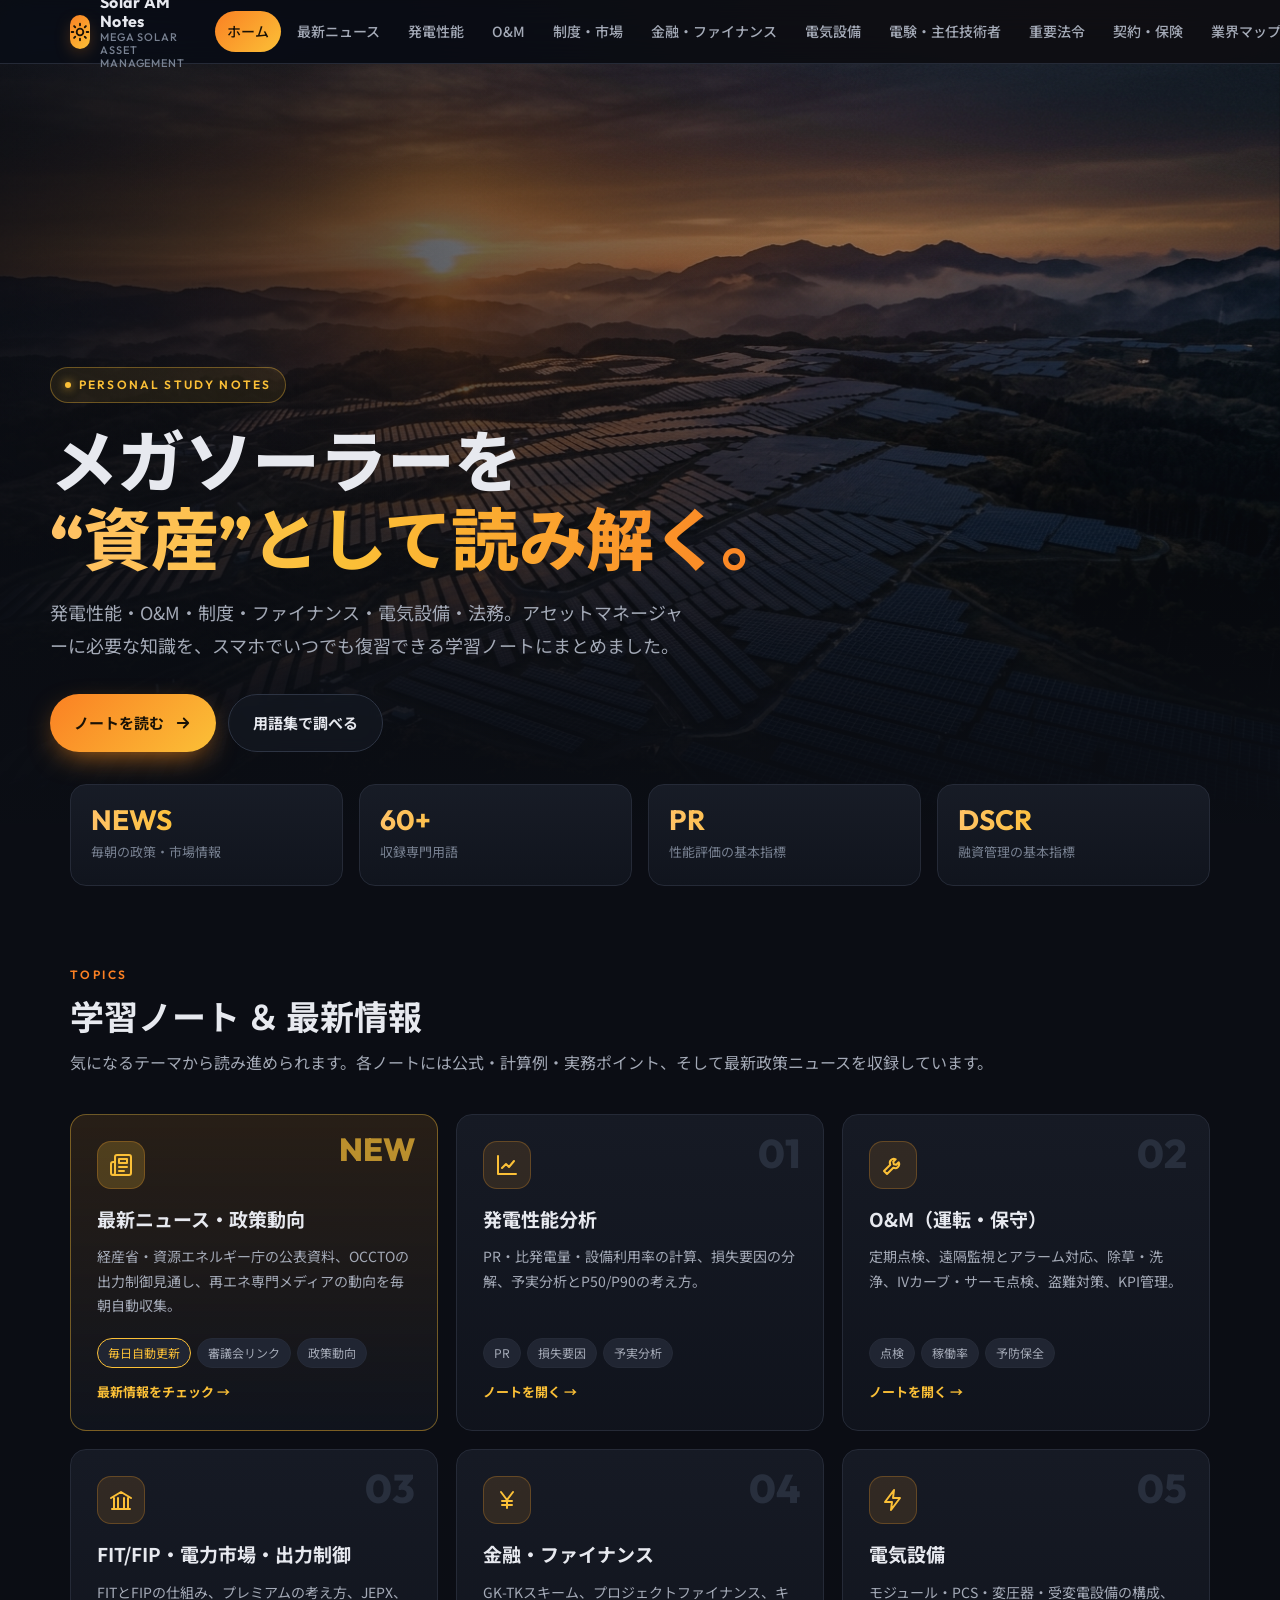
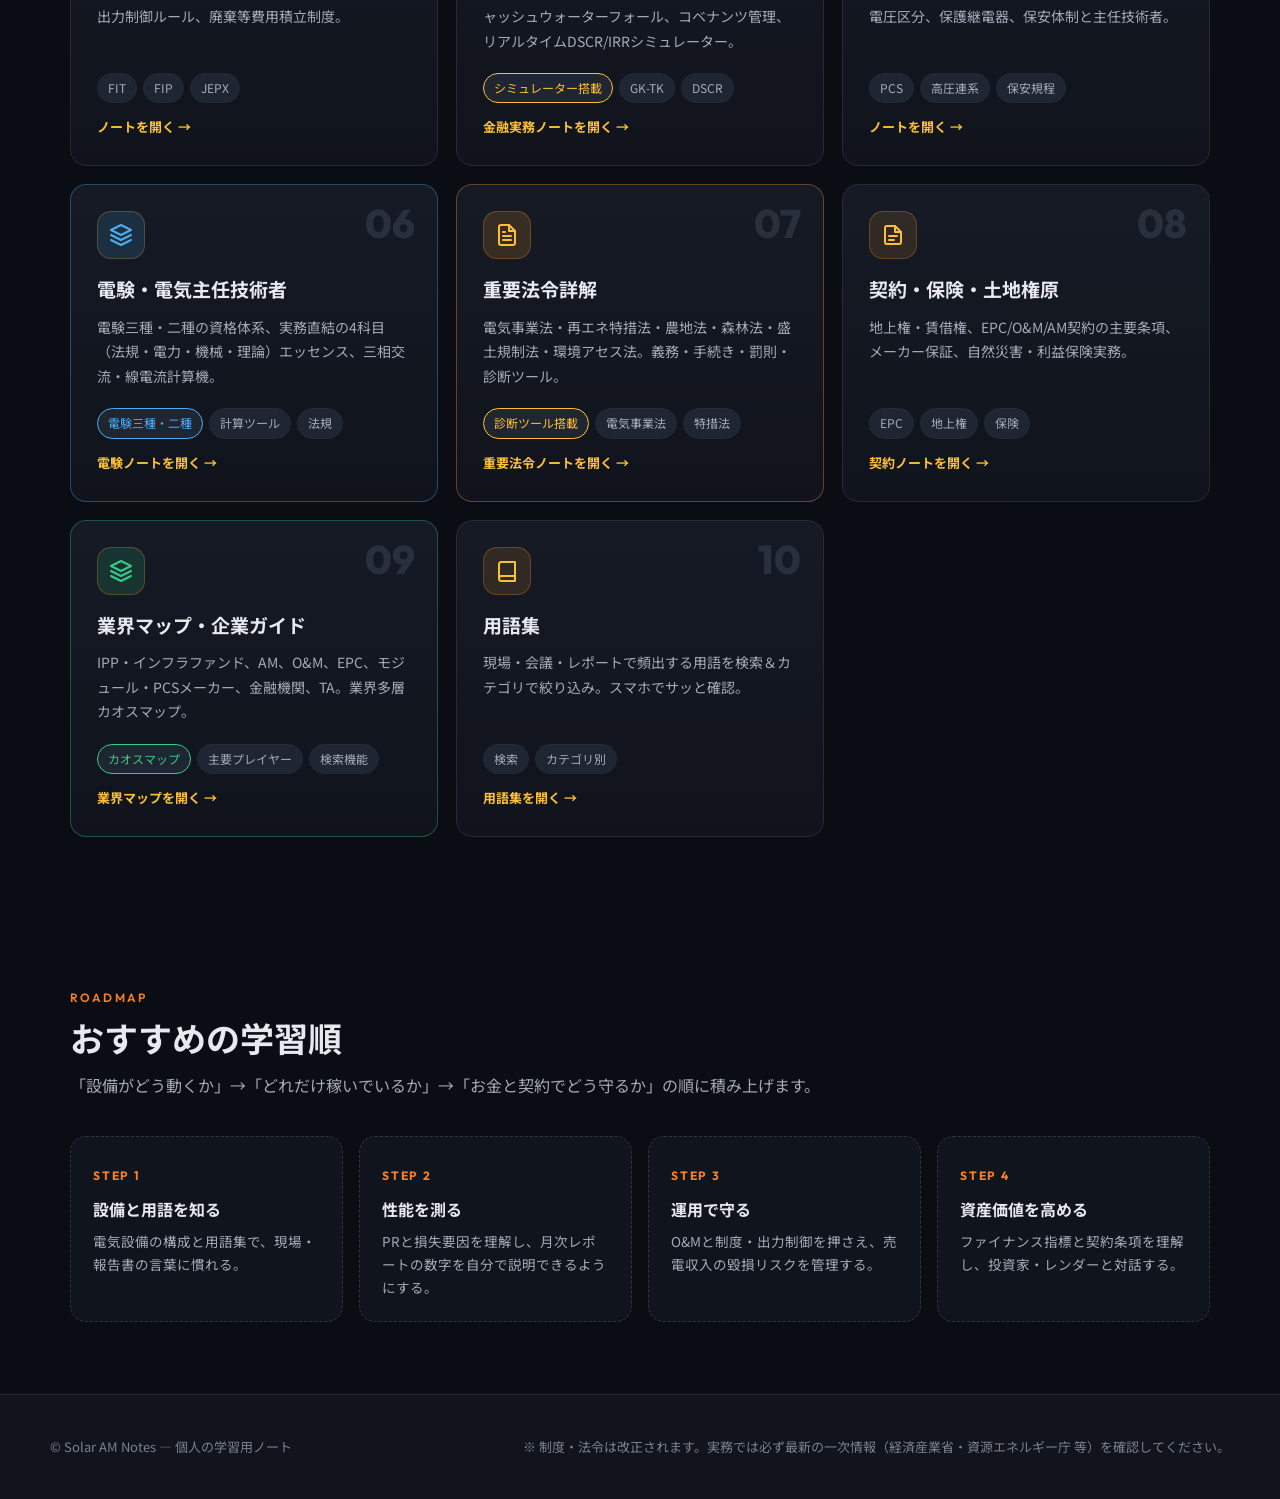
==== index.html @ fceabd45 "feat: 太陽光・再エネ業界マップページ（industry.html）を追加（多層カオスマップ、レイヤー別企業ガイド、検索・フィルター機能）" ====
<!DOCTYPE html>
<html lang="ja">
<head>
  <meta charset="UTF-8">
  <meta name="viewport" content="width=device-width, initial-scale=1, viewport-fit=cover">
  <title>Solar AM Notes｜メガソーラー・アセットマネジメント学習ノート</title>
  <meta name="description" content="メガソーラーのアセットマネージャーのための個人学習ノート。発電性能分析、O&amp;M、FIT/FIP制度・電力市場、プロジェクトファイナンス、電気設備、法令・契約、用語集をまとめています。">
  <meta name="theme-color" content="#0b0f17">
  <meta property="og:title" content="Solar AM Notes">
  <meta property="og:description" content="メガソーラー・アセットマネジメントの学習ノート">
  <meta property="og:type" content="website">
  <link rel="icon" href="data:image/svg+xml,%3Csvg xmlns='http://www.w3.org/2000/svg' viewBox='0 0 64 64'%3E%3Crect width='64' height='64' rx='16' fill='%23f7931e'/%3E%3Ccircle cx='32' cy='32' r='11' fill='%231a1206'/%3E%3C/svg%3E">
  <link rel="preconnect" href="https://fonts.googleapis.com">
  <link rel="preconnect" href="https://fonts.gstatic.com" crossorigin>
  <link href="https://fonts.googleapis.com/css2?family=Noto+Sans+JP:wght@400;500;700;800&family=Outfit:wght@500;600;700;800&display=swap" rel="stylesheet">
  <link rel="stylesheet" href="assets/css/style.css">
</head>
<body data-root="" data-page="home">
  <div class="progress" id="progress"></div>

  <header class="site-header">
    <div class="header-inner">
      <a class="brand" href="index.html" aria-label="Solar AM Notes ホーム">
        <span class="brand-logo"><svg viewBox="0 0 24 24" fill="none" stroke="#1a1206" stroke-width="2.2" stroke-linecap="round"><circle cx="12" cy="12" r="4"/><path d="M12 2v2M12 20v2M4.9 4.9l1.4 1.4M17.7 17.7l1.4 1.4M2 12h2M20 12h2M4.9 19.1l1.4-1.4M17.7 6.3l1.4-1.4"/></svg></span>
        <span>Solar AM Notes<small>MEGA SOLAR ASSET MANAGEMENT</small></span>
      </a>
      <button class="nav-toggle" id="nav-toggle" aria-label="メニューを開く" aria-expanded="false" aria-controls="site-nav"><span></span></button>
      <nav class="nav" id="site-nav" aria-label="メインナビゲーション"></nav>
    </div>
  </header>

  <main>
    <!-- ===== Hero ===== -->
    <section class="hero">
      <div class="hero-bg" role="img" aria-label="夕暮れのメガソーラー発電所"></div>
      <div class="hero-inner">
        <span class="eyebrow">Personal Study Notes</span>
        <h1>メガソーラーを<br><span class="grad-text">“資産”として読み解く。</span></h1>
        <p class="lead">発電性能・O&amp;M・制度・ファイナンス・電気設備・法務。アセットマネージャーに必要な知識を、スマホでいつでも復習できる学習ノートにまとめました。</p>
        <div class="hero-actions">
          <a class="btn btn-primary" href="#topics" id="btn-start">ノートを読む
            <svg width="18" height="18" viewBox="0 0 24 24" fill="none" stroke="currentColor" stroke-width="2.4" stroke-linecap="round" stroke-linejoin="round"><path d="M5 12h14M13 6l6 6-6 6"/></svg>
          </a>
          <a class="btn btn-ghost" href="notes/glossary.html" id="btn-glossary">用語集で調べる</a>
        </div>
      </div>
    </section>

    <!-- ===== Stats ===== -->
    <div class="section" style="padding-top:0;padding-bottom:0">
      <div class="stats reveal">
        <div class="stat"><b class="grad-text">NEWS</b><span>毎朝の政策・市場情報</span></div>
        <div class="stat"><b class="grad-text">60+</b><span>収録専門用語</span></div>
        <div class="stat"><b class="grad-text">PR</b><span>性能評価の基本指標</span></div>
        <div class="stat"><b class="grad-text">DSCR</b><span>融資管理の基本指標</span></div>
      </div>
    </div>

    <!-- ===== Topics ===== -->
    <section class="section" id="topics" aria-labelledby="topics-title">
      <div class="section-head reveal">
        <span class="kicker">Topics</span>
        <h2 id="topics-title">学習ノート ＆ 最新情報</h2>
        <p>気になるテーマから読み進められます。各ノートには公式・計算例・実務ポイント、そして最新政策ニュースを収録しています。</p>
      </div>

      <div class="cards">
        <a class="card reveal" href="notes/news.html" id="card-news" style="border-color:hsl(42 96% 60% / 0.4);background:linear-gradient(180deg, hsl(34 98% 58% / 0.12), hsl(222 28% 9% / 0.95))">
          <span class="num" style="color:hsl(42 96% 60% / 0.7);font-size:32px">NEW</span>
          <span class="card-icon" style="background:hsl(42 96% 60% / 0.2);color:var(--gold)"><svg viewBox="0 0 24 24" fill="none" stroke="currentColor" stroke-width="2" stroke-linecap="round" stroke-linejoin="round"><path d="M4 22h16a2 2 0 0 0 2-2V4a2 2 0 0 0-2-2H8a2 2 0 0 0-2 2v16a2 2 0 0 1-2 2Zm0 0a2 2 0 0 1-2-2v-9c0-1.1.9-2 2-2h2"/><path d="M18 14h-8M15 18h-5M10 6h8v4h-8z"/></svg></span>
          <h3>最新ニュース・政策動向</h3>
          <p>経産省・資源エネルギー庁の公表資料、OCCTOの出力制御見通し、再エネ専門メディアの動向を毎朝自動収集。</p>
          <div class="tags"><span class="tag" style="border-color:var(--gold);color:var(--gold)">毎日自動更新</span><span class="tag">審議会リンク</span><span class="tag">政策動向</span></div>
          <span class="more">最新情報をチェック →</span>
        </a>

        <a class="card reveal" href="notes/performance.html" id="card-performance">
          <span class="num">01</span>
          <span class="card-icon"><svg viewBox="0 0 24 24" fill="none" stroke="currentColor" stroke-width="2" stroke-linecap="round" stroke-linejoin="round"><path d="M3 3v18h18"/><path d="M7 15l4-4 3 3 5-6"/></svg></span>
          <h3>発電性能分析</h3>
          <p>PR・比発電量・設備利用率の計算、損失要因の分解、予実分析とP50/P90の考え方。</p>
          <div class="tags"><span class="tag">PR</span><span class="tag">損失要因</span><span class="tag">予実分析</span></div>
          <span class="more">ノートを開く →</span>
        </a>

        <a class="card reveal" href="notes/om.html" id="card-om">
          <span class="num">02</span>
          <span class="card-icon"><svg viewBox="0 0 24 24" fill="none" stroke="currentColor" stroke-width="2" stroke-linecap="round" stroke-linejoin="round"><path d="M14.7 6.3a4 4 0 0 0-5.4 5.4L3 18l3 3 6.3-6.3a4 4 0 0 0 5.4-5.4l-2.5 2.5-2.4-.6-.6-2.4z"/></svg></span>
          <h3>O&amp;M（運転・保守）</h3>
          <p>定期点検、遠隔監視とアラーム対応、除草・洗浄、IVカーブ・サーモ点検、盗難対策、KPI管理。</p>
          <div class="tags"><span class="tag">点検</span><span class="tag">稼働率</span><span class="tag">予防保全</span></div>
          <span class="more">ノートを開く →</span>
        </a>

        <a class="card reveal" href="notes/policy.html" id="card-policy">
          <span class="num">03</span>
          <span class="card-icon"><svg viewBox="0 0 24 24" fill="none" stroke="currentColor" stroke-width="2" stroke-linecap="round" stroke-linejoin="round"><path d="M3 21h18M5 21V10M19 21V10M9 21V10M15 21V10M2 10l10-6 10 6"/></svg></span>
          <h3>FIT/FIP・電力市場・出力制御</h3>
          <p>FITとFIPの仕組み、プレミアムの考え方、JEPX、出力制御ルール、廃棄等費用積立制度。</p>
          <div class="tags"><span class="tag">FIT</span><span class="tag">FIP</span><span class="tag">JEPX</span></div>
          <span class="more">ノートを開く →</span>
        </a>

        <a class="card reveal" href="notes/finance.html" id="card-finance">
          <span class="num">04</span>
          <span class="card-icon"><svg viewBox="0 0 24 24" fill="none" stroke="currentColor" stroke-width="2" stroke-linecap="round" stroke-linejoin="round"><path d="M6 4l6 8 6-8M12 12v8M7 13h10M7 17h10"/></svg></span>
          <h3>金融・ファイナンス</h3>
          <p>GK-TKスキーム、プロジェクトファイナンス、キャッシュウォーターフォール、コベナンツ管理、リアルタイムDSCR/IRRシミュレーター。</p>
          <div class="tags"><span class="tag" style="border-color:var(--gold);color:var(--gold)">シミュレーター搭載</span><span class="tag">GK-TK</span><span class="tag">DSCR</span></div>
          <span class="more">金融実務ノートを開く →</span>
        </a>

        <a class="card reveal" href="notes/electrical.html" id="card-electrical">
          <span class="num">05</span>
          <span class="card-icon"><svg viewBox="0 0 24 24" fill="none" stroke="currentColor" stroke-width="2" stroke-linecap="round" stroke-linejoin="round"><path d="M13 2L4 14h7l-1 8 9-12h-7z"/></svg></span>
          <h3>電気設備</h3>
          <p>モジュール・PCS・変圧器・受変電設備の構成、電圧区分、保護継電器、保安体制と主任技術者。</p>
          <div class="tags"><span class="tag">PCS</span><span class="tag">高圧連系</span><span class="tag">保安規程</span></div>
          <span class="more">ノートを開く →</span>
        </a>

        <a class="card reveal" href="notes/denken.html" id="card-denken" style="border-color:hsl(205 85% 62% / 0.35)">
          <span class="num">06</span>
          <span class="card-icon" style="background:hsl(205 85% 62% / 0.15);color:var(--sky)"><svg viewBox="0 0 24 24" fill="none" stroke="currentColor" stroke-width="2" stroke-linecap="round" stroke-linejoin="round"><path d="M12 2L2 7l10 5 10-5-10-5zM2 17l10 5 10-5M2 12l10 5 10-5"/></svg></span>
          <h3>電験・電気主任技術者</h3>
          <p>電験三種・二種の資格体系、実務直結の4科目（法規・電力・機械・理論）エッセンス、三相交流・線電流計算機。</p>
          <div class="tags"><span class="tag" style="border-color:var(--sky);color:var(--sky)">電験三種・二種</span><span class="tag">計算ツール</span><span class="tag">法規</span></div>
          <span class="more">電験ノートを開く →</span>
        </a>

        <a class="card reveal" href="notes/acts.html" id="card-acts" style="border-color:hsl(34 98% 58% / 0.35)">
          <span class="num">07</span>
          <span class="card-icon" style="background:hsl(34 98% 58% / 0.15);color:var(--gold)"><svg viewBox="0 0 24 24" fill="none" stroke="currentColor" stroke-width="2" stroke-linecap="round" stroke-linejoin="round"><path d="M14 2H6a2 2 0 0 0-2 2v16a2 2 0 0 0 2 2h12a2 2 0 0 0 2-2V8z"/><polyline points="14 2 14 8 20 8"/><line x1="16" y1="13" x2="8" y2="13"/><line x1="16" y1="17" x2="8" y2="17"/><polyline points="10 9 9 9 8 9"/></svg></span>
          <h3>重要法令詳解</h3>
          <p>電気事業法・再エネ特措法・農地法・森林法・盛土規制法・環境アセス法。義務・手続き・罰則・診断ツール。</p>
          <div class="tags"><span class="tag" style="border-color:var(--gold);color:var(--gold)">診断ツール搭載</span><span class="tag">電気事業法</span><span class="tag">特措法</span></div>
          <span class="more">重要法令ノートを開く →</span>
        </a>

        <a class="card reveal" href="notes/legal.html" id="card-legal">
          <span class="num">08</span>
          <span class="card-icon"><svg viewBox="0 0 24 24" fill="none" stroke="currentColor" stroke-width="2" stroke-linecap="round" stroke-linejoin="round"><path d="M14 3H6a2 2 0 0 0-2 2v14a2 2 0 0 0 2 2h12a2 2 0 0 0 2-2V9z"/><path d="M14 3v6h6M8 13h8M8 17h5"/></svg></span>
          <h3>契約・保険・土地権原</h3>
          <p>地上権・賃借権、EPC/O&amp;M/AM契約の主要条項、メーカー保証、自然災害・利益保険実務。</p>
          <div class="tags"><span class="tag">EPC</span><span class="tag">地上権</span><span class="tag">保険</span></div>
          <span class="more">契約ノートを開く →</span>
        </a>

        <a class="card reveal" href="notes/industry.html" id="card-industry" style="border-color:hsl(152 60% 50% / 0.35)">
          <span class="num">09</span>
          <span class="card-icon" style="background:hsl(152 60% 50% / 0.15);color:var(--green)"><svg viewBox="0 0 24 24" fill="none" stroke="currentColor" stroke-width="2" stroke-linecap="round" stroke-linejoin="round"><polygon points="12 2 2 7 12 12 22 7 12 2"/><polyline points="2 17 12 22 22 17"/><polyline points="2 12 12 17 22 12"/></svg></span>
          <h3>業界マップ・企業ガイド</h3>
          <p>IPP・インフラファンド、AM、O&amp;M、EPC、モジュール・PCSメーカー、金融機関、TA。業界多層カオスマップ。</p>
          <div class="tags"><span class="tag" style="border-color:var(--green);color:var(--green)">カオスマップ</span><span class="tag">主要プレイヤー</span><span class="tag">検索機能</span></div>
          <span class="more">業界マップを開く →</span>
        </a>

        <a class="card reveal" href="notes/glossary.html" id="card-glossary">
          <span class="num">10</span>
          <span class="card-icon"><svg viewBox="0 0 24 24" fill="none" stroke="currentColor" stroke-width="2" stroke-linecap="round" stroke-linejoin="round"><path d="M4 19.5A2.5 2.5 0 0 1 6.5 17H20V3H6.5A2.5 2.5 0 0 0 4 5.5z"/><path d="M4 19.5A2.5 2.5 0 0 0 6.5 22H20v-5"/></svg></span>
          <h3>用語集</h3>
          <p>現場・会議・レポートで頻出する用語を検索＆カテゴリで絞り込み。スマホでサッと確認。</p>
          <div class="tags"><span class="tag">検索</span><span class="tag">カテゴリ別</span></div>
          <span class="more">用語集を開く →</span>
        </a>
      </div>
    </section>

    <!-- ===== Roadmap ===== -->
    <section class="section" aria-labelledby="road-title">
      <div class="section-head reveal">
        <span class="kicker">Roadmap</span>
        <h2 id="road-title">おすすめの学習順</h2>
        <p>「設備がどう動くか」→「どれだけ稼いでいるか」→「お金と契約でどう守るか」の順に積み上げます。</p>
      </div>
      <div class="roadmap">
        <div class="road reveal"><h4>設備と用語を知る</h4><p>電気設備の構成と用語集で、現場・報告書の言葉に慣れる。</p></div>
        <div class="road reveal"><h4>性能を測る</h4><p>PRと損失要因を理解し、月次レポートの数字を自分で説明できるようにする。</p></div>
        <div class="road reveal"><h4>運用で守る</h4><p>O&amp;Mと制度・出力制御を押さえ、売電収入の毀損リスクを管理する。</p></div>
        <div class="road reveal"><h4>資産価値を高める</h4><p>ファイナンス指標と契約条項を理解し、投資家・レンダーと対話する。</p></div>
      </div>
    </section>
  </main>

  <footer class="site-footer">
    <div class="footer-inner">
      <p>© Solar AM Notes — 個人の学習用ノート</p>
      <p>※ 制度・法令は改正されます。実務では必ず最新の一次情報（経済産業省・資源エネルギー庁 等）を確認してください。</p>
    </div>
  </footer>

  <button class="to-top" id="to-top" aria-label="ページの先頭へ戻る"><svg viewBox="0 0 24 24" fill="none" stroke="currentColor" stroke-width="2.6" stroke-linecap="round" stroke-linejoin="round"><path d="M12 19V5M5 12l7-7 7 7"/></svg></button>
  <script src="assets/js/main.js"></script>
</body>
</html>
---- assets/css/style.css ----
/* ==========================================================
   Solar AM Notes - デザインシステム
   ダークモード基調 / オレンジ・ゴールドのアクセント
   ========================================================== */

:root {
  /* カラー */
  --bg: hsl(222 30% 6%);
  --bg-2: hsl(222 28% 9%);
  --surface: hsl(222 24% 12%);
  --surface-2: hsl(222 22% 16%);
  --border: hsl(222 20% 22%);
  --border-soft: hsl(222 20% 18%);
  --text: hsl(220 20% 92%);
  --text-sub: hsl(220 12% 68%);
  --text-mute: hsl(220 10% 52%);

  --orange: hsl(26 96% 56%);
  --gold: hsl(42 96% 60%);
  --amber: hsl(34 98% 58%);
  --sky: hsl(205 85% 62%);
  --green: hsl(152 60% 50%);
  --red: hsl(2 80% 62%);

  --grad-sun: linear-gradient(135deg, var(--orange) 0%, var(--gold) 100%);
  --grad-text: linear-gradient(90deg, hsl(36 100% 70%), var(--gold) 40%, var(--orange));

  /* タイポグラフィ */
  --font-ja: "Noto Sans JP", system-ui, -apple-system, "Hiragino Sans", "Yu Gothic UI", sans-serif;
  --font-en: "Outfit", "Noto Sans JP", system-ui, sans-serif;
  --font-mono: "JetBrains Mono", ui-monospace, "SFMono-Regular", Consolas, monospace;

  /* レイアウト */
  --radius: 16px;
  --radius-sm: 10px;
  --header-h: 64px;
  --maxw: 1180px;
  --shadow: 0 10px 30px -12px hsl(222 60% 2% / 0.8);
  --glow: 0 0 0 1px hsl(34 98% 58% / 0.35), 0 12px 40px -10px hsl(30 98% 55% / 0.35);
  --ease: cubic-bezier(0.22, 1, 0.36, 1);
}

/* ---------- Reset ---------- */
*, *::before, *::after { box-sizing: border-box; }
html { scroll-behavior: smooth; scroll-padding-top: calc(var(--header-h) + 16px); -webkit-text-size-adjust: 100%; }
body {
  margin: 0;
  font-family: var(--font-ja);
  font-size: 16px;
  line-height: 1.85;
  color: var(--text);
  background: var(--bg);
  background-image:
    radial-gradient(1200px 600px at 85% -10%, hsl(30 90% 50% / 0.10), transparent 60%),
    radial-gradient(900px 500px at -10% 20%, hsl(215 80% 50% / 0.07), transparent 60%);
  background-attachment: fixed;
  -webkit-font-smoothing: antialiased;
  overflow-x: hidden;
}
img { max-width: 100%; display: block; }
a { color: var(--gold); text-decoration: none; transition: color .2s var(--ease); }
a:hover { color: var(--orange); }
::selection { background: hsl(34 98% 58% / 0.35); color: #fff; }

/* ---------- Reading progress ---------- */
.progress {
  position: fixed; top: 0; left: 0; height: 3px; width: 0;
  background: var(--grad-sun);
  z-index: 200;
  box-shadow: 0 0 12px hsl(34 98% 58% / 0.7);
  transition: width .1s linear;
}

/* ---------- Header ---------- */
.site-header {
  position: sticky; top: 0; z-index: 100;
  height: var(--header-h);
  backdrop-filter: saturate(160%) blur(16px);
  -webkit-backdrop-filter: saturate(160%) blur(16px);
  background: hsl(222 30% 6% / 0.72);
  border-bottom: 1px solid var(--border-soft);
}
.header-inner {
  max-width: var(--maxw); height: 100%;
  margin: 0 auto; padding: 0 20px;
  display: flex; align-items: center; justify-content: space-between; gap: 16px;
}
.brand { display: flex; align-items: center; gap: 10px; color: var(--text); font-family: var(--font-en); font-weight: 700; letter-spacing: .02em; }
.brand:hover { color: var(--text); }
.brand-logo {
  width: 34px; height: 34px; border-radius: 10px;
  background: var(--grad-sun);
  display: grid; place-items: center;
  box-shadow: 0 6px 18px -6px hsl(30 98% 55% / 0.7);
}
.brand-logo svg { width: 20px; height: 20px; }
.brand small { display: block; font-size: 11px; font-weight: 500; color: var(--text-mute); letter-spacing: .08em; line-height: 1.2; }
.brand span { line-height: 1.2; }

.nav { display: flex; align-items: center; gap: 4px; }
.nav a {
  color: var(--text-sub); font-size: 14px; font-weight: 500;
  padding: 8px 12px; border-radius: 999px;
  transition: background .2s var(--ease), color .2s var(--ease);
  white-space: nowrap;
}
.nav a:hover { color: var(--text); background: var(--surface); }
.nav a.active { color: #1a1206; background: var(--grad-sun); }

.nav-toggle {
  display: none;
  width: 44px; height: 44px; border: 1px solid var(--border); border-radius: 12px;
  background: var(--surface); color: var(--text); cursor: pointer;
  align-items: center; justify-content: center;
}
.nav-toggle span, .nav-toggle span::before, .nav-toggle span::after {
  display: block; width: 18px; height: 2px; background: currentColor; border-radius: 2px;
  position: relative; transition: transform .3s var(--ease), background .3s;
}
.nav-toggle span::before, .nav-toggle span::after { content: ""; position: absolute; left: 0; }
.nav-toggle span::before { top: -6px; }
.nav-toggle span::after { top: 6px; }
.nav-open .nav-toggle span { background: transparent; }
.nav-open .nav-toggle span::before { transform: translateY(6px) rotate(45deg); }
.nav-open .nav-toggle span::after { transform: translateY(-6px) rotate(-45deg); }

@media (max-width: 1080px) {
  .nav-toggle { display: inline-flex; }
  .nav {
    position: fixed; top: var(--header-h); left: 0; right: 0;
    flex-direction: column; align-items: stretch; gap: 4px;
    padding: 16px 20px 28px;
    background: hsl(222 30% 6% / 0.97);
    border-bottom: 1px solid var(--border-soft);
    transform: translateY(-110%); opacity: 0; pointer-events: none;
    transition: transform .4s var(--ease), opacity .3s var(--ease);
    max-height: calc(100vh - var(--header-h)); overflow-y: auto;
  }
  .nav a { padding: 14px 16px; border-radius: 12px; font-size: 15px; }
  .nav-open .nav { transform: translateY(0); opacity: 1; pointer-events: auto; }
}

/* ---------- Hero ---------- */
.hero {
  position: relative; isolation: isolate;
  min-height: min(88vh, 760px);
  display: flex; align-items: flex-end;
  padding: 120px 20px 72px;
  overflow: hidden;
}
.hero-bg {
  position: absolute; inset: 0; z-index: -2;
  background: url("../img/hero.jpg") center 40% / cover no-repeat;
  transform: scale(1.06);
  animation: heroZoom 18s var(--ease) forwards;
}
.hero::after {
  content: ""; position: absolute; inset: 0; z-index: -1;
  background:
    linear-gradient(180deg, hsl(222 30% 6% / 0.25) 0%, hsl(222 30% 6% / 0.55) 55%, var(--bg) 100%),
    linear-gradient(90deg, hsl(222 30% 6% / 0.75) 0%, transparent 70%);
}
@keyframes heroZoom { to { transform: scale(1); } }
.hero-inner { max-width: var(--maxw); width: 100%; margin: 0 auto; }
.eyebrow {
  display: inline-flex; align-items: center; gap: 8px;
  font-family: var(--font-en); font-size: 12px; font-weight: 600; letter-spacing: .18em; text-transform: uppercase;
  color: var(--gold);
  padding: 6px 14px; border-radius: 999px;
  border: 1px solid hsl(42 96% 60% / 0.35);
  background: hsl(42 96% 60% / 0.08);
}
.eyebrow::before { content: ""; width: 6px; height: 6px; border-radius: 50%; background: var(--gold); box-shadow: 0 0 10px var(--gold); animation: pulse 2s infinite; }
@keyframes pulse { 50% { opacity: .35; } }
.hero h1 {
  font-family: var(--font-en);
  font-size: clamp(34px, 7vw, 68px);
  line-height: 1.15; letter-spacing: -.01em;
  margin: 20px 0 16px; font-weight: 800;
}
.grad-text { background: var(--grad-text); -webkit-background-clip: text; background-clip: text; color: transparent; }
.hero p.lead { font-size: clamp(15px, 2.2vw, 18px); color: var(--text-sub); max-width: 640px; margin: 0 0 32px; }
.hero-actions { display: flex; flex-wrap: wrap; gap: 12px; }

.btn {
  display: inline-flex; align-items: center; gap: 10px;
  padding: 14px 24px; border-radius: 999px;
  font-weight: 700; font-size: 15px;
  transition: transform .25s var(--ease), box-shadow .25s var(--ease), background .25s;
}
.btn-primary { background: var(--grad-sun); color: #1a1206; box-shadow: 0 10px 30px -10px hsl(30 98% 55% / 0.8); }
.btn-primary:hover { color: #1a1206; transform: translateY(-2px); box-shadow: 0 16px 40px -12px hsl(30 98% 55% / 0.9); }
.btn-ghost { color: var(--text); border: 1px solid var(--border); background: hsl(222 24% 12% / 0.6); backdrop-filter: blur(8px); }
.btn-ghost:hover { color: var(--text); border-color: var(--gold); transform: translateY(-2px); }

/* ---------- Sections ---------- */
.section { max-width: var(--maxw); margin: 0 auto; padding: 72px 20px; }
.section-head { margin-bottom: 36px; }
.section-head h2 { font-family: var(--font-en); font-size: clamp(24px, 4vw, 34px); margin: 8px 0 8px; line-height: 1.3; }
.section-head p { color: var(--text-sub); margin: 0; }
.kicker { font-family: var(--font-en); font-size: 12px; letter-spacing: .2em; text-transform: uppercase; color: var(--orange); font-weight: 600; }

/* Stats */
.stats { display: grid; grid-template-columns: repeat(4, 1fr); gap: 16px; margin-top: -40px; position: relative; z-index: 2; }
.stat {
  background: linear-gradient(180deg, var(--surface), var(--bg-2));
  border: 1px solid var(--border-soft); border-radius: var(--radius);
  padding: 20px; text-align: left;
}
.stat b { display: block; font-family: var(--font-en); font-size: 28px; line-height: 1.1; }
.stat span { font-size: 13px; color: var(--text-mute); }
@media (max-width: 760px) { .stats { grid-template-columns: repeat(2, 1fr); } }

/* Topic cards */
.cards { display: grid; grid-template-columns: repeat(auto-fill, minmax(300px, 1fr)); gap: 18px; }
.card {
  position: relative; overflow: hidden;
  display: flex; flex-direction: column; gap: 12px;
  padding: 26px;
  border-radius: var(--radius);
  background: linear-gradient(180deg, hsl(222 24% 12% / 0.9), hsl(222 28% 9% / 0.9));
  border: 1px solid var(--border-soft);
  color: var(--text);
  transition: transform .35s var(--ease), border-color .35s var(--ease), box-shadow .35s var(--ease);
}
.card::before {
  content: ""; position: absolute; inset: 0; pointer-events: none;
  background: radial-gradient(400px 200px at var(--mx, 50%) var(--my, 0%), hsl(34 98% 58% / 0.14), transparent 60%);
  opacity: 0; transition: opacity .35s var(--ease);
}
.card:hover { transform: translateY(-4px); border-color: hsl(34 98% 58% / 0.45); box-shadow: var(--glow); color: var(--text); }
.card:hover::before { opacity: 1; }
.card-icon {
  width: 48px; height: 48px; border-radius: 14px;
  display: grid; place-items: center;
  background: hsl(34 98% 58% / 0.12); color: var(--gold);
  border: 1px solid hsl(34 98% 58% / 0.25);
}
.card-icon svg { width: 24px; height: 24px; }
.card h3 { margin: 4px 0 0; font-size: 19px; line-height: 1.45; }
.card p { margin: 0; color: var(--text-sub); font-size: 14px; line-height: 1.75; }
.card .tags { display: flex; flex-wrap: wrap; gap: 6px; margin-top: auto; padding-top: 8px; }
.tag { font-size: 12px; padding: 3px 10px; border-radius: 999px; background: var(--surface-2); color: var(--text-sub); border: 1px solid var(--border-soft); }
.card .more { font-size: 13px; font-weight: 700; color: var(--gold); display: inline-flex; align-items: center; gap: 6px; }
.card:hover .more { gap: 10px; }
.card .more { transition: gap .25s var(--ease); }
.card .num { position: absolute; top: 18px; right: 22px; font-family: var(--font-en); font-weight: 800; font-size: 40px; color: hsl(222 20% 22% / 0.8); line-height: 1; }

/* Flow / roadmap */
.roadmap { display: grid; grid-template-columns: repeat(4, 1fr); gap: 16px; counter-reset: step; }
.road {
  counter-increment: step;
  padding: 22px; border-radius: var(--radius);
  border: 1px dashed var(--border); background: hsl(222 24% 12% / 0.5);
}
.road::before { content: "STEP " counter(step); font-family: var(--font-en); font-size: 12px; letter-spacing: .15em; color: var(--orange); font-weight: 700; }
.road h4 { margin: 6px 0 6px; font-size: 16px; }
.road p { margin: 0; font-size: 13.5px; color: var(--text-sub); line-height: 1.7; }
@media (max-width: 900px) { .roadmap { grid-template-columns: 1fr 1fr; } }
@media (max-width: 520px) { .roadmap { grid-template-columns: 1fr; } }

/* ---------- Article layout ---------- */
.page-hero {
  position: relative; overflow: hidden; isolation: isolate;
  padding: 64px 20px 40px;
  border-bottom: 1px solid var(--border-soft);
}
.page-hero::before {
  content: ""; position: absolute; inset: 0; z-index: -1;
  background:
    linear-gradient(180deg, hsl(222 30% 6% / 0.65), var(--bg)),
    url("../img/hero.jpg") center 45% / cover no-repeat;
  opacity: .55;
}
.page-hero-inner { max-width: var(--maxw); margin: 0 auto; }
.breadcrumb { font-size: 13px; color: var(--text-mute); display: flex; gap: 8px; flex-wrap: wrap; }
.breadcrumb a { color: var(--text-sub); }
.page-hero h1 { font-size: clamp(26px, 5vw, 42px); line-height: 1.3; margin: 14px 0 10px; }
.page-hero p { color: var(--text-sub); margin: 0; max-width: 760px; }
.meta { display: flex; flex-wrap: wrap; gap: 8px; margin-top: 18px; }

.article-wrap {
  max-width: var(--maxw); margin: 0 auto; padding: 40px 20px 80px;
  display: grid; grid-template-columns: 260px minmax(0, 1fr); gap: 48px;
}
.toc {
  position: sticky; top: calc(var(--header-h) + 24px);
  align-self: start;
  max-height: calc(100vh - var(--header-h) - 48px); overflow-y: auto;
  padding: 20px; border-radius: var(--radius);
  background: hsl(222 24% 12% / 0.6); border: 1px solid var(--border-soft);
}
.toc summary { list-style: none; cursor: pointer; font-family: var(--font-en); font-size: 12px; font-weight: 700; letter-spacing: .18em; color: var(--orange); text-transform: uppercase; display: flex; justify-content: space-between; align-items: center; }
.toc summary::-webkit-details-marker { display: none; }
.toc ol { list-style: none; margin: 12px 0 0; padding: 0; counter-reset: toc; }
.toc li { counter-increment: toc; }
.toc a {
  display: flex; gap: 10px; padding: 7px 10px; border-radius: 8px;
  font-size: 13.5px; color: var(--text-sub); line-height: 1.5;
  border-left: 2px solid transparent;
}
.toc a::before { content: counter(toc, decimal-leading-zero); font-family: var(--font-en); font-size: 11px; color: var(--text-mute); padding-top: 2px; }
.toc a:hover { color: var(--text); background: var(--surface); }
.toc a.active { color: var(--gold); border-left-color: var(--gold); background: hsl(42 96% 60% / 0.06); }

@media (max-width: 960px) {
  .article-wrap { grid-template-columns: 1fr; gap: 24px; padding-top: 24px; }
  .toc { position: relative; top: 0; max-height: none; }
  .toc:not([open]) ol { display: none; }
}

/* ---------- Prose ---------- */
.prose { min-width: 0; }
.prose > section { margin-bottom: 56px; }
.prose h2 {
  font-size: clamp(21px, 3.4vw, 27px); line-height: 1.45;
  margin: 0 0 20px; padding-bottom: 12px;
  border-bottom: 1px solid var(--border-soft);
  position: relative;
}
.prose h2::after { content: ""; position: absolute; left: 0; bottom: -1px; width: 64px; height: 2px; background: var(--grad-sun); }
.prose h3 { font-size: 18px; margin: 32px 0 12px; display: flex; align-items: center; gap: 10px; }
.prose h3::before { content: ""; width: 4px; height: 18px; border-radius: 2px; background: var(--gold); flex: none; }
.prose p { margin: 0 0 16px; color: hsl(220 15% 84%); }
.prose ul, .prose ol { padding-left: 1.4em; margin: 0 0 18px; color: hsl(220 15% 84%); }
.prose li { margin-bottom: 6px; }
.prose li::marker { color: var(--orange); }
.prose strong { color: var(--text); background: linear-gradient(transparent 62%, hsl(34 98% 58% / 0.25) 62%); }
.prose code { font-family: var(--font-mono); font-size: .88em; padding: 2px 6px; border-radius: 6px; background: var(--surface-2); color: var(--gold); }

/* Formula box */
.formula {
  margin: 20px 0; padding: 20px 22px; border-radius: var(--radius-sm);
  background: linear-gradient(135deg, hsl(34 98% 58% / 0.10), hsl(222 24% 12% / 0.6));
  border: 1px solid hsl(34 98% 58% / 0.3);
}
.formula .label { font-family: var(--font-en); font-size: 11px; letter-spacing: .18em; font-weight: 700; color: var(--orange); text-transform: uppercase; }
.formula .eq { font-size: clamp(15px, 2.6vw, 18px); font-weight: 700; margin: 6px 0 4px; line-height: 1.7; color: var(--text); }
.formula .eq .frac { display: inline-flex; flex-direction: column; vertical-align: middle; text-align: center; margin: 0 4px; }
.formula .eq .frac > span:first-child { border-bottom: 1.5px solid var(--text-sub); padding: 0 6px 2px; }
.formula .eq .frac > span:last-child { padding: 2px 6px 0; }
.formula .note { font-size: 13px; color: var(--text-sub); margin: 0; }

/* Example box */
.example {
  margin: 20px 0; padding: 18px 20px; border-radius: var(--radius-sm);
  background: var(--bg-2); border: 1px solid var(--border-soft);
  font-size: 14.5px;
}
.example .label { font-weight: 700; color: var(--sky); font-size: 13px; margin-bottom: 6px; display: block; }
.example p:last-child, .example ul:last-child { margin-bottom: 0; }

/* Callouts */
.callout {
  display: grid; grid-template-columns: 28px 1fr; gap: 12px;
  margin: 20px 0; padding: 16px 18px; border-radius: var(--radius-sm);
  border: 1px solid var(--border); background: var(--surface);
  font-size: 14.5px;
}
.callout .ic { font-size: 18px; line-height: 1.6; }
.callout p { margin: 0 0 6px; }
.callout p:last-child { margin: 0; }
.callout b.t { display: block; margin-bottom: 2px; }
.callout.tip { border-color: hsl(152 60% 50% / 0.35); background: hsl(152 60% 50% / 0.06); }
.callout.tip b.t { color: var(--green); }
.callout.warn { border-color: hsl(2 80% 62% / 0.35); background: hsl(2 80% 62% / 0.06); }
.callout.warn b.t { color: var(--red); }
.callout.info { border-color: hsl(205 85% 62% / 0.35); background: hsl(205 85% 62% / 0.06); }
.callout.info b.t { color: var(--sky); }
.callout.am { border-color: hsl(42 96% 60% / 0.4); background: hsl(42 96% 60% / 0.07); }
.callout.am b.t { color: var(--gold); }

/* Tables */
.table-wrap { overflow-x: auto; margin: 20px 0; border-radius: var(--radius-sm); border: 1px solid var(--border-soft); -webkit-overflow-scrolling: touch; }
table { width: 100%; border-collapse: collapse; font-size: 14px; min-width: 560px; }
th, td { padding: 12px 14px; text-align: left; border-bottom: 1px solid var(--border-soft); vertical-align: top; line-height: 1.65; }
thead th { background: var(--surface-2); color: var(--gold); font-weight: 700; font-size: 13px; white-space: nowrap; }
tbody tr:nth-child(even) { background: hsl(222 24% 12% / 0.45); }
tbody tr:hover { background: hsl(34 98% 58% / 0.05); }
tbody tr:last-child td { border-bottom: 0; }
td.num, th.num { text-align: right; font-family: var(--font-en); }

/* Flow diagram */
.flow { display: flex; flex-wrap: wrap; align-items: stretch; gap: 8px; margin: 20px 0; }
.flow .node {
  flex: 1 1 120px; min-width: 110px;
  padding: 14px 12px; border-radius: 12px; text-align: center;
  background: var(--surface); border: 1px solid var(--border);
  font-size: 13.5px; font-weight: 700; line-height: 1.5;
}
.flow .node small { display: block; font-weight: 400; color: var(--text-mute); font-size: 12px; margin-top: 4px; }
.flow .arrow { display: flex; align-items: center; color: var(--orange); font-weight: 700; }
@media (max-width: 640px) {
  .flow { flex-direction: column; }
  .flow .arrow { justify-content: center; transform: rotate(90deg); height: 18px; }
}

/* Waterfall (cash) */
.waterfall { display: grid; gap: 8px; margin: 20px 0; }
.wf-row { display: grid; grid-template-columns: 170px 1fr; gap: 12px; align-items: center; font-size: 13.5px; }
.wf-bar { height: 30px; border-radius: 8px; display: flex; align-items: center; padding: 0 10px; font-size: 12px; font-weight: 700; color: #1a1206; white-space: nowrap; }
@media (max-width: 560px) { .wf-row { grid-template-columns: 1fr; gap: 4px; } }

/* Checklist */
.checklist { list-style: none !important; padding-left: 0 !important; }
.checklist li { position: relative; padding-left: 30px; }
.checklist li::before { content: "✓"; position: absolute; left: 0; top: 1px; width: 20px; height: 20px; border-radius: 6px; display: grid; place-items: center; font-size: 12px; font-weight: 800; color: #1a1206; background: var(--grad-sun); }

/* Key point grid */
.kp-grid { display: grid; grid-template-columns: repeat(auto-fit, minmax(210px, 1fr)); gap: 12px; margin: 20px 0; }
.kp { padding: 16px 18px; border-radius: 12px; background: var(--surface); border: 1px solid var(--border-soft); }
.kp b { display: block; color: var(--gold); font-size: 14.5px; margin-bottom: 4px; }
.kp p { margin: 0 !important; font-size: 13.5px; color: var(--text-sub) !important; line-height: 1.7; }

/* Pager */
.pager { display: grid; grid-template-columns: 1fr 1fr; gap: 14px; margin-top: 48px; }
.pager a { padding: 18px 20px; border-radius: var(--radius); border: 1px solid var(--border-soft); background: var(--surface); color: var(--text); transition: border-color .25s, transform .25s var(--ease); }
.pager a:hover { border-color: var(--gold); transform: translateY(-2px); color: var(--text); }
.pager small { display: block; color: var(--text-mute); font-size: 12px; }
.pager .next { text-align: right; grid-column: 2; }
@media (max-width: 560px) { .pager { grid-template-columns: 1fr; } .pager .next { grid-column: 1; } }

/* ---------- Glossary ---------- */
.search-box { position: relative; margin: 0 0 20px; }
.search-box input {
  width: 100%; padding: 16px 18px 16px 48px; border-radius: 14px;
  background: var(--surface); border: 1px solid var(--border); color: var(--text);
  font: inherit; font-size: 16px; outline: none;
  transition: border-color .2s, box-shadow .2s;
}
.search-box input:focus { border-color: var(--gold); box-shadow: 0 0 0 4px hsl(42 96% 60% / 0.15); }
.search-box svg { position: absolute; left: 16px; top: 50%; transform: translateY(-50%); width: 20px; height: 20px; color: var(--text-mute); }
.filter-chips { display: flex; flex-wrap: wrap; gap: 8px; margin-bottom: 24px; }
.chip { padding: 8px 14px; border-radius: 999px; border: 1px solid var(--border); background: var(--surface); color: var(--text-sub); font: inherit; font-size: 13px; cursor: pointer; transition: all .2s var(--ease); }
.chip:hover { color: var(--text); border-color: var(--gold); }
.chip.active { background: var(--grad-sun); color: #1a1206; border-color: transparent; font-weight: 700; }
.terms { display: grid; grid-template-columns: repeat(auto-fill, minmax(320px, 1fr)); gap: 14px; }
.term { padding: 18px 20px; border-radius: 14px; background: var(--surface); border: 1px solid var(--border-soft); transition: border-color .2s; }
.term:hover { border-color: hsl(34 98% 58% / 0.4); }
.term dt { font-weight: 700; font-size: 16px; display: flex; flex-wrap: wrap; align-items: baseline; gap: 8px; }
.term dt small { font-family: var(--font-en); font-weight: 500; font-size: 12px; color: var(--text-mute); }
.term dd { margin: 8px 0 0; font-size: 14px; color: var(--text-sub); line-height: 1.75; }
.term .cat { font-size: 11px; padding: 2px 8px; border-radius: 999px; background: hsl(34 98% 58% / 0.12); color: var(--gold); border: 1px solid hsl(34 98% 58% / 0.25); margin-left: auto; font-weight: 600; }
.empty { text-align: center; padding: 40px; color: var(--text-mute); display: none; }
.count { font-size: 13px; color: var(--text-mute); margin-bottom: 12px; }
@media (max-width: 400px) { .terms { grid-template-columns: 1fr; } }

/* Diagram & Illustrations */
.diagram-card {
  margin: 24px 0; padding: 24px; border-radius: var(--radius);
  background: var(--surface); border: 1px solid var(--border-soft);
}
.diagram-card h4 { margin: 0 0 8px; font-size: 16px; color: var(--gold); display: flex; align-items: center; gap: 8px; }
.diagram-card p.desc { margin: 0 0 16px; font-size: 13.5px; color: var(--text-sub); }
.diagram-figure {
  border-radius: var(--radius-sm); overflow: hidden;
  background: hsl(222 30% 6%); border: 1px solid var(--border-soft);
  margin-bottom: 16px;
}
.diagram-figure img { width: 100%; height: auto; display: block; }
.svg-diagram { width: 100%; height: auto; display: block; }
.diagram-steps { display: grid; grid-template-columns: repeat(auto-fit, minmax(200px, 1fr)); gap: 12px; margin-top: 16px; }
.diagram-step { padding: 14px; border-radius: 10px; background: var(--bg-2); border: 1px solid var(--border-soft); font-size: 13px; }
.diagram-step b { display: block; font-family: var(--font-en); color: var(--orange); font-size: 12px; margin-bottom: 4px; letter-spacing: .08em; }
.diagram-step strong { display: block; color: var(--text); font-size: 14px; margin-bottom: 2px; }
.diagram-step p { margin: 0; color: var(--text-sub); line-height: 1.6; }

/* Financial Simulator */
.sim-container {
  margin: 24px 0; padding: 26px; border-radius: var(--radius);
  background: linear-gradient(180deg, hsl(222 28% 14%), hsl(222 30% 9%));
  border: 1px solid hsl(42 96% 60% / 0.35);
  box-shadow: 0 16px 40px -15px hsl(222 60% 2% / 0.8);
}
.sim-head { margin-bottom: 20px; }
.sim-head h3 { margin: 0 0 6px; font-size: 19px; color: var(--gold); display: flex; align-items: center; gap: 8px; }
.sim-head p { margin: 0; font-size: 13.5px; color: var(--text-sub); }
.sim-grid { display: grid; grid-template-columns: 1fr 1fr; gap: 24px; margin-top: 16px; }
@media (max-width: 820px) { .sim-grid { grid-template-columns: 1fr; } }
.sim-inputs { display: grid; gap: 14px; }
.sim-group { display: flex; flex-direction: column; gap: 6px; }
.sim-label-row { display: flex; justify-content: space-between; align-items: center; font-size: 13.5px; color: var(--text-sub); }
.sim-val { font-family: var(--font-mono); font-weight: 700; color: var(--gold); font-size: 15px; }
.sim-range {
  width: 100%; height: 6px; border-radius: 3px;
  background: var(--surface-2); outline: none; -webkit-appearance: none; appearance: none;
  cursor: pointer;
}
.sim-range::-webkit-slider-thumb {
  -webkit-appearance: none; appearance: none;
  width: 18px; height: 18px; border-radius: 50%;
  background: var(--grad-sun); cursor: pointer;
  box-shadow: 0 0 8px hsl(34 98% 58% / 0.6);
}
.sim-results {
  display: grid; gap: 12px; align-content: start;
  padding: 20px; border-radius: var(--radius-sm);
  background: hsl(222 30% 7% / 0.85); border: 1px solid var(--border-soft);
}
.sim-res-row { display: flex; justify-content: space-between; align-items: baseline; padding-bottom: 8px; border-bottom: 1px solid var(--border-soft); font-size: 13.5px; }
.sim-res-row.highlight { padding: 12px 0 6px; border-bottom: 0; }
.sim-res-row b { font-family: var(--font-mono); font-size: 16px; color: var(--text); }
.sim-dscr-box {
  margin-top: 8px; padding: 16px; border-radius: 12px;
  background: hsl(222 24% 12%); border: 1.5px solid var(--border);
  text-align: center;
}
.sim-dscr-label { font-size: 12px; color: var(--text-sub); letter-spacing: .1em; text-transform: uppercase; font-family: var(--font-en); }
.sim-dscr-value { font-family: var(--font-mono); font-size: 38px; font-weight: 800; line-height: 1.2; margin: 4px 0; }
.sim-dscr-status { display: inline-block; font-size: 12px; font-weight: 700; padding: 3px 12px; border-radius: 999px; }
.sim-dscr-status.safe { background: hsl(152 60% 50% / 0.15); color: var(--green); border: 1px solid hsl(152 60% 50% / 0.3); }
.sim-dscr-status.warn { background: hsl(42 96% 60% / 0.15); color: var(--gold); border: 1px solid hsl(42 96% 60% / 0.3); }
.sim-dscr-status.danger { background: hsl(2 80% 62% / 0.15); color: var(--red); border: 1px solid hsl(2 80% 62% / 0.3); }

/* Interactive tabs / comparisons */
.compare-grid { display: grid; grid-template-columns: 1fr 1fr; gap: 16px; margin: 20px 0; }
@media (max-width: 640px) { .compare-grid { grid-template-columns: 1fr; } }
.compare-box { padding: 20px; border-radius: var(--radius-sm); background: var(--surface); border: 1px solid var(--border-soft); }
.compare-box h4 { margin: 0 0 10px; color: var(--sky); font-size: 16px; display: flex; align-items: center; gap: 8px; }
.compare-box.accent h4 { color: var(--gold); }
.compare-box ul { margin: 0; padding-left: 1.2em; font-size: 13.5px; color: var(--text-sub); }
.compare-box li { margin-bottom: 6px; }

/* ---------- News feed ---------- */
.news-header-meta { display: flex; flex-wrap: wrap; align-items: center; justify-content: space-between; gap: 12px; margin-bottom: 20px; }
.update-badge { display: inline-flex; align-items: center; gap: 6px; font-size: 12px; color: var(--gold); background: hsl(42 96% 60% / 0.1); border: 1px solid hsl(42 96% 60% / 0.25); padding: 4px 12px; border-radius: 999px; }
.news-cards { display: grid; gap: 14px; }
.news-card {
  padding: 22px; border-radius: var(--radius);
  background: var(--surface); border: 1px solid var(--border-soft);
  transition: transform .25s var(--ease), border-color .25s, box-shadow .25s;
  display: flex; flex-direction: column; gap: 10px;
}
.news-card:hover { transform: translateY(-3px); border-color: hsl(34 98% 58% / 0.45); box-shadow: var(--shadow); }
.news-meta-row { display: flex; flex-wrap: wrap; align-items: center; gap: 8px; font-size: 12px; }
.news-date { font-family: var(--font-en); color: var(--text-mute); font-weight: 600; }
.news-source { color: var(--text-sub); background: var(--surface-2); padding: 2px 8px; border-radius: 6px; }
.news-cat { font-weight: 700; padding: 2px 8px; border-radius: 6px; }
.news-cat.cat-meti { background: hsl(205 85% 62% / 0.15); color: var(--sky); }
.news-cat.cat-policy { background: hsl(42 96% 60% / 0.15); color: var(--gold); }
.news-cat.cat-market { background: hsl(152 60% 50% / 0.15); color: var(--green); }
.news-cat.cat-finance { background: hsl(285 70% 65% / 0.15); color: hsl(285 85% 78%); }
.news-cat.cat-om_tech { background: hsl(26 96% 56% / 0.15); color: var(--orange); }
.news-cat.cat-industry { background: hsl(210 20% 70% / 0.15); color: hsl(210 25% 82%); }
.news-featured-tag { background: var(--grad-sun); color: #1a1206; font-size: 11px; font-weight: 800; padding: 2px 8px; border-radius: 4px; }
.news-title { margin: 0; font-size: 17px; line-height: 1.5; font-weight: 700; }
.news-title a { color: var(--text); display: inline-flex; align-items: baseline; gap: 6px; }
.news-title a:hover { color: var(--gold); }
.news-title a svg { flex: none; width: 14px; height: 14px; opacity: .7; }
.news-summary { margin: 0; font-size: 14px; color: var(--text-sub); line-height: 1.75; }

/* Sources grid */
.sources-grid { display: grid; grid-template-columns: repeat(auto-fill, minmax(280px, 1fr)); gap: 14px; margin-top: 16px; }
.source-card {
  padding: 18px 20px; border-radius: var(--radius-sm);
  background: var(--surface); border: 1px solid var(--border-soft);
  display: flex; flex-direction: column; gap: 6px;
  transition: transform .2s, border-color .2s;
}
.source-card:hover { transform: translateY(-2px); border-color: var(--gold); }
.source-card b { color: var(--text); font-size: 15px; display: flex; align-items: center; justify-content: space-between; }
.source-card p { margin: 0; font-size: 13px; color: var(--text-sub); line-height: 1.6; }

/* ---------- Footer ---------- */
.site-footer { border-top: 1px solid var(--border-soft); background: var(--bg-2); padding: 40px 20px; font-size: 13px; color: var(--text-mute); }
.footer-inner { max-width: var(--maxw); margin: 0 auto; display: flex; flex-wrap: wrap; justify-content: space-between; gap: 16px; }
.site-footer p { margin: 0; }

/* ---------- Back to top ---------- */
.to-top {
  position: fixed; right: 18px; bottom: 18px; z-index: 90;
  width: 48px; height: 48px; border-radius: 50%; border: 0; cursor: pointer;
  background: var(--grad-sun); color: #1a1206;
  display: grid; place-items: center;
  box-shadow: 0 10px 30px -8px hsl(30 98% 55% / 0.8);
  opacity: 0; transform: translateY(16px) scale(.9); pointer-events: none;
  transition: opacity .3s var(--ease), transform .3s var(--ease);
}
.to-top.show { opacity: 1; transform: none; pointer-events: auto; }
.to-top svg { width: 22px; height: 22px; }

/* ---------- Reveal animation ---------- */
.reveal { opacity: 0; transform: translateY(18px); transition: opacity .7s var(--ease), transform .7s var(--ease); }
.reveal.in { opacity: 1; transform: none; }
@media (prefers-reduced-motion: reduce) {
  *, *::before, *::after { animation: none !important; transition: none !important; }
  .reveal { opacity: 1; transform: none; }
  html { scroll-behavior: auto; }
}

/* ---------- Mobile tweaks ---------- */
@media (max-width: 560px) {
  body { font-size: 15.5px; }
  .section { padding: 56px 16px; }
  .header-inner { padding: 0 16px; }
  .hero { padding: 100px 16px 64px; min-height: 78vh; }
  .card { padding: 22px; }
  .article-wrap { padding-left: 16px; padding-right: 16px; }
  .page-hero { padding: 44px 16px 32px; }
  .brand small { display: none; }
}
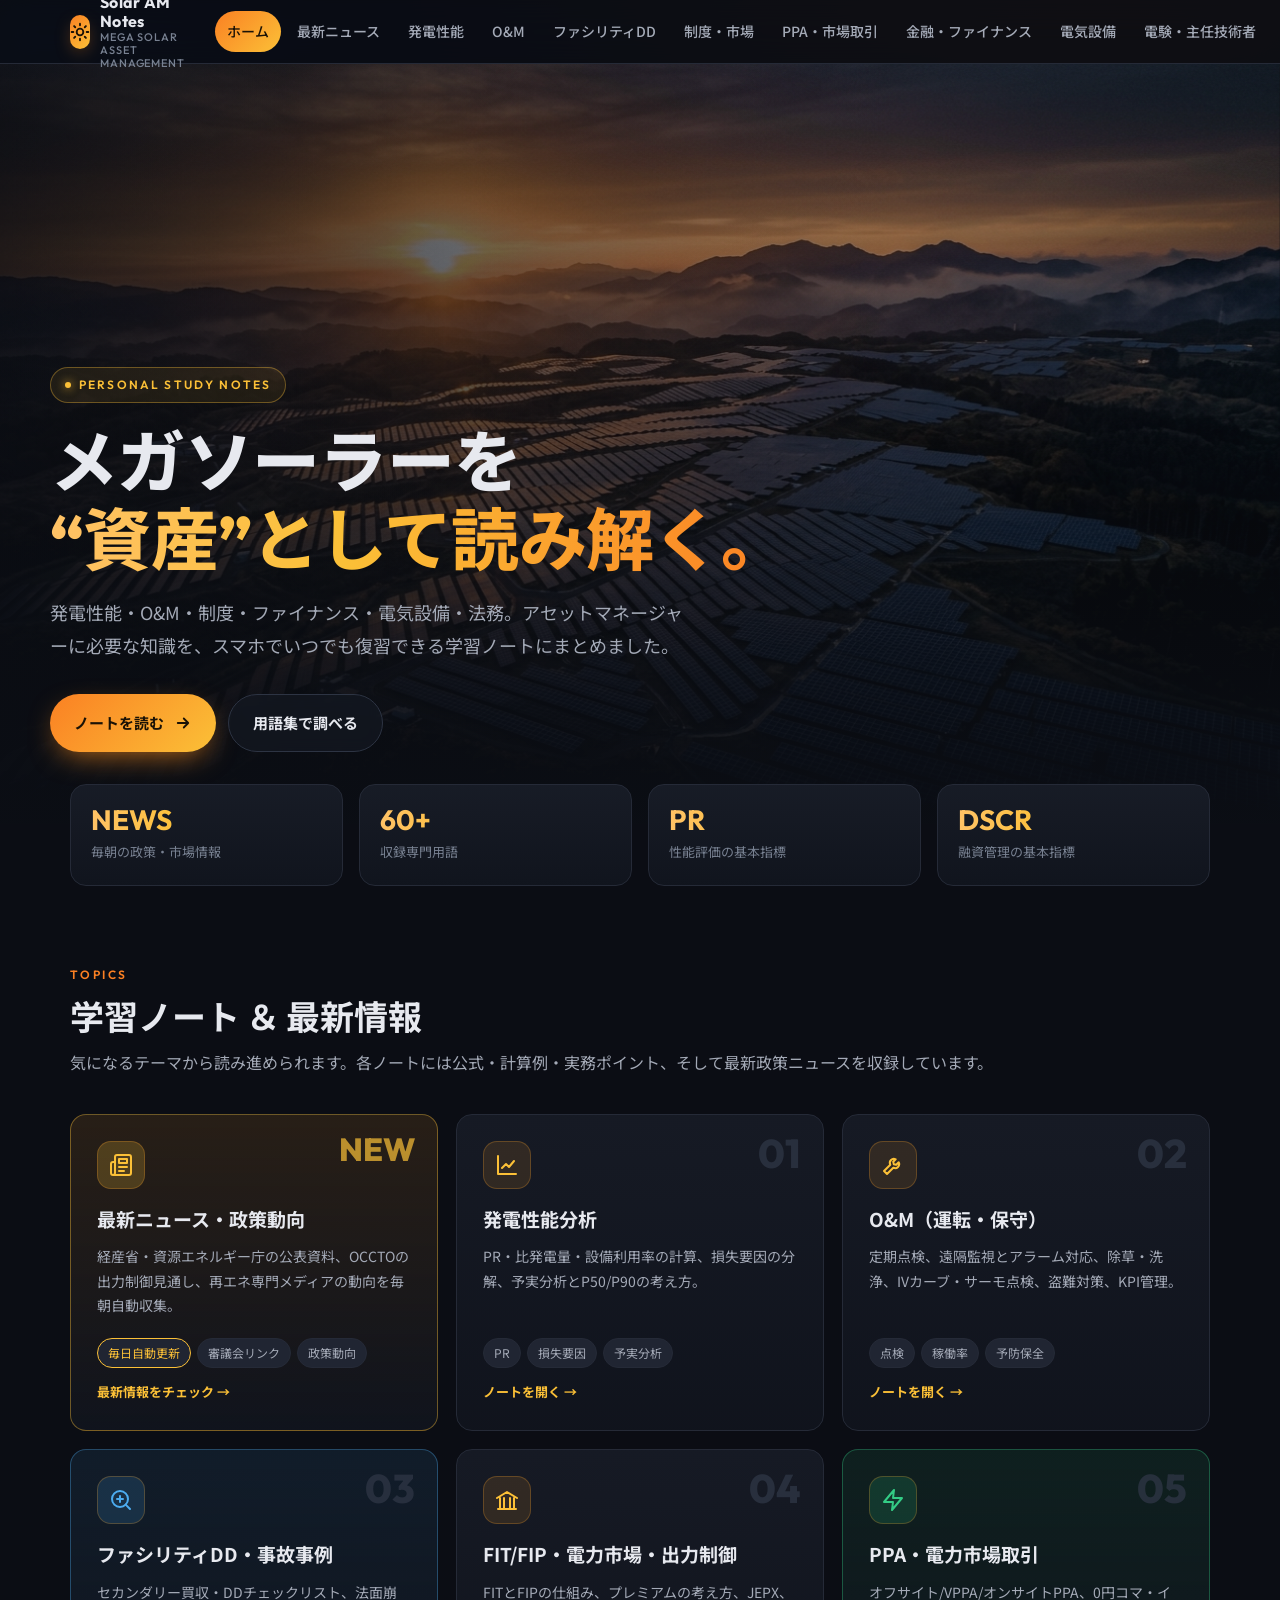
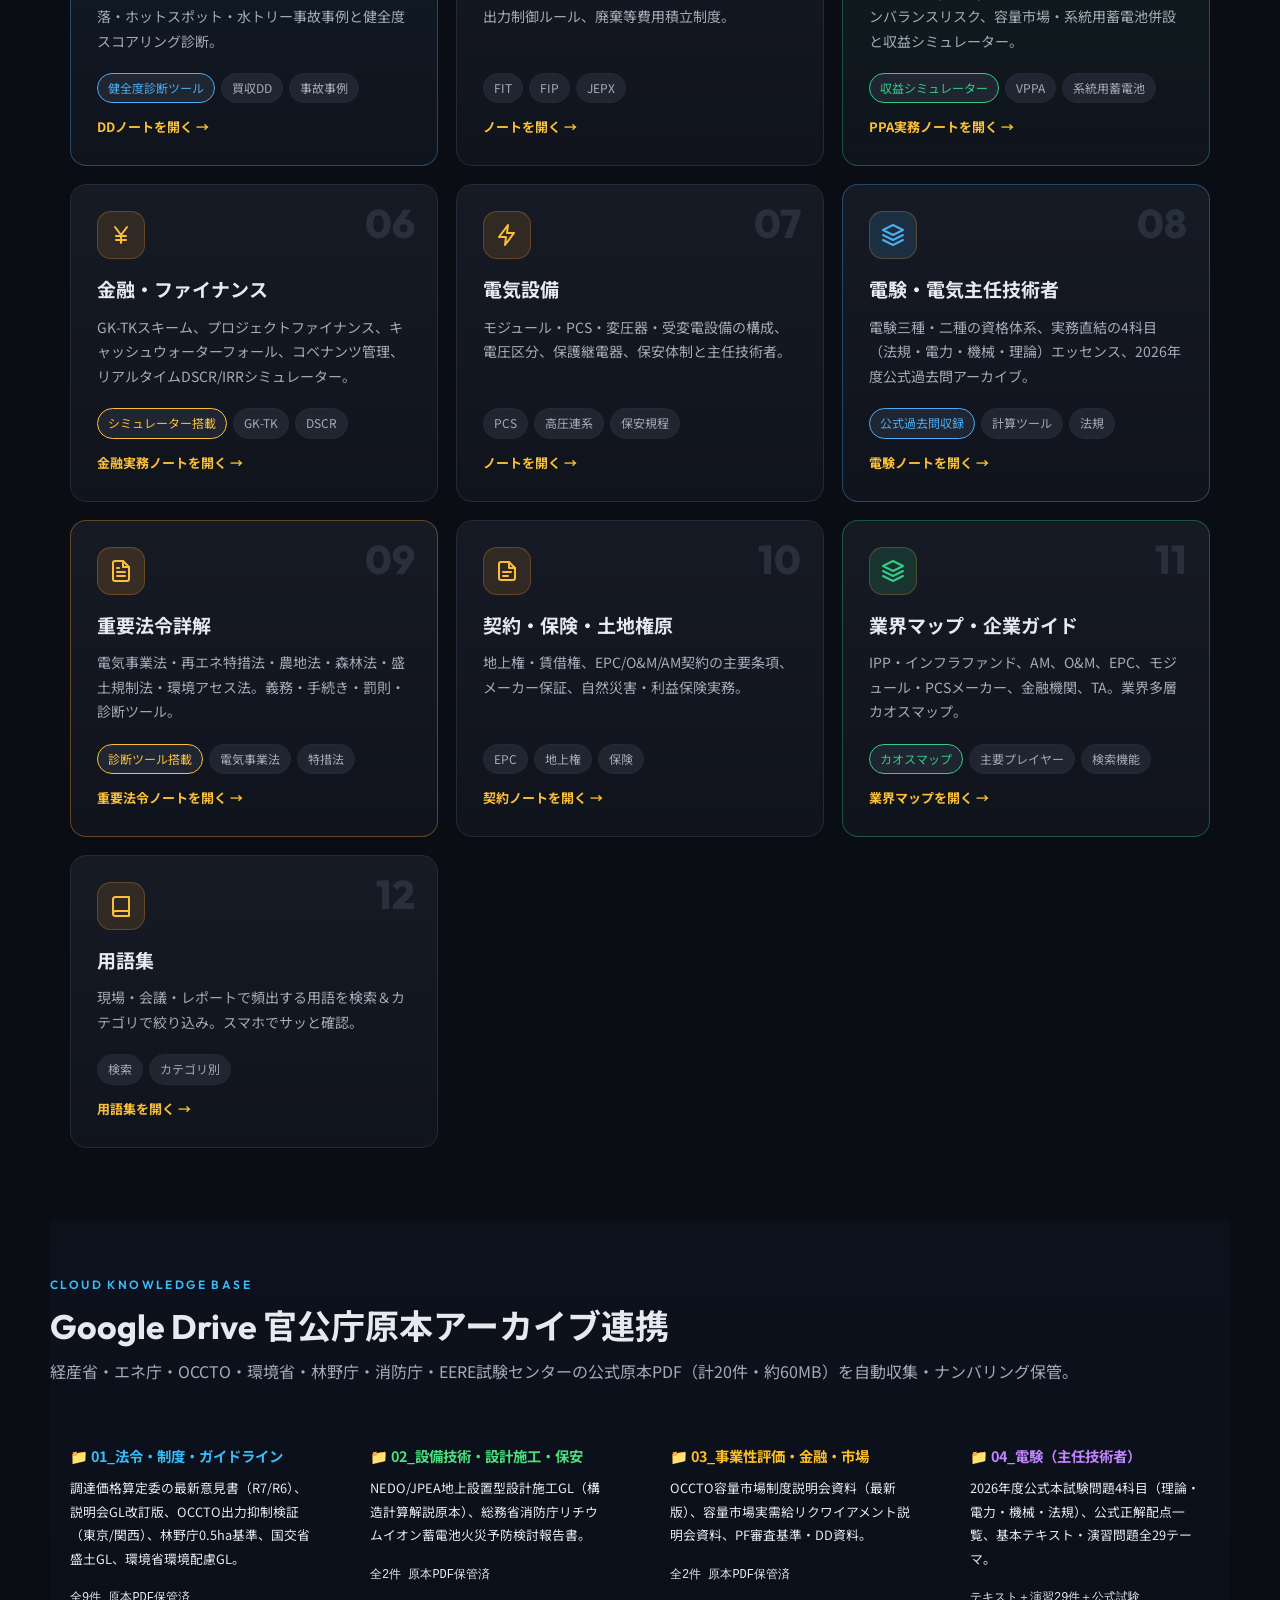
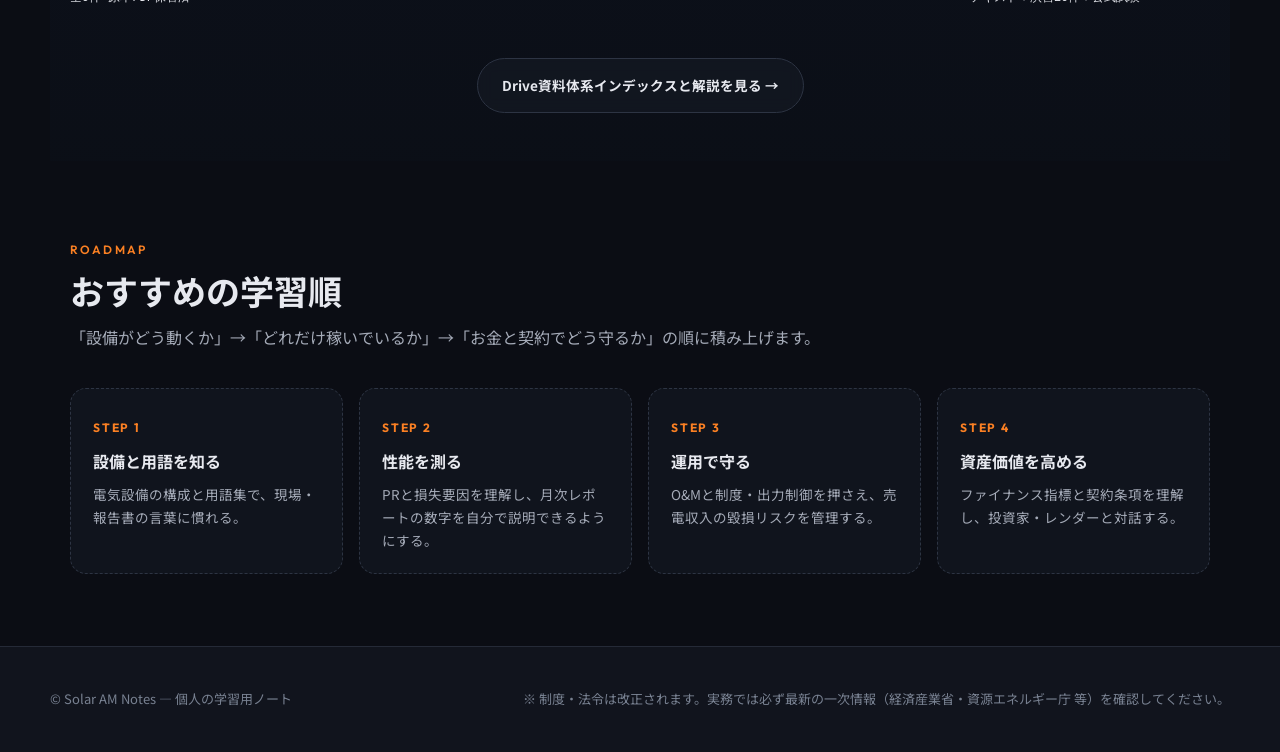
==== commit 3f70ee04: "feat: PPA電力市場取引・ファシリティDD新設、Google Drive原本PDF20件連携、全ナビゲーション同期" ====
--- a/index.html
+++ b/index.html
@@ -92,8 +92,17 @@
           <span class="more">ノートを開く →</span>
         </a>
 
+        <a class="card reveal" href="notes/due-diligence.html" id="card-dd" style="border-color:hsl(205 85% 62% / 0.35);background:linear-gradient(180deg, hsl(205 85% 62% / 0.1), hsl(222 28% 9% / 0.95))">
+          <span class="num">03</span>
+          <span class="card-icon" style="background:hsl(205 85% 62% / 0.15);color:var(--sky)"><svg viewBox="0 0 24 24" fill="none" stroke="currentColor" stroke-width="2" stroke-linecap="round" stroke-linejoin="round"><circle cx="11" cy="11" r="8"/><line x1="21" y1="21" x2="16.65" y2="16.65"/><path d="M11 8v6M8 11h6"/></svg></span>
+          <h3>ファシリティDD・事故事例</h3>
+          <p>セカンダリー買収・DDチェックリスト、法面崩落・ホットスポット・水トリー事故事例と健全度スコアリング診断。</p>
+          <div class="tags"><span class="tag" style="border-color:var(--sky);color:var(--sky)">健全度診断ツール</span><span class="tag">買収DD</span><span class="tag">事故事例</span></div>
+          <span class="more">DDノートを開く →</span>
+        </a>
+
         <a class="card reveal" href="notes/policy.html" id="card-policy">
-          <span class="num">03</span>
+          <span class="num">04</span>
           <span class="card-icon"><svg viewBox="0 0 24 24" fill="none" stroke="currentColor" stroke-width="2" stroke-linecap="round" stroke-linejoin="round"><path d="M3 21h18M5 21V10M19 21V10M9 21V10M15 21V10M2 10l10-6 10 6"/></svg></span>
           <h3>FIT/FIP・電力市場・出力制御</h3>
           <p>FITとFIPの仕組み、プレミアムの考え方、JEPX、出力制御ルール、廃棄等費用積立制度。</p>
@@ -101,8 +110,17 @@
           <span class="more">ノートを開く →</span>
         </a>
 
+        <a class="card reveal" href="notes/ppa-market.html" id="card-ppa" style="border-color:hsl(152 60% 50% / 0.35);background:linear-gradient(180deg, hsl(152 60% 50% / 0.1), hsl(222 28% 9% / 0.95))">
+          <span class="num">05</span>
+          <span class="card-icon" style="background:hsl(152 60% 50% / 0.15);color:var(--green)"><svg viewBox="0 0 24 24" fill="none" stroke="currentColor" stroke-width="2" stroke-linecap="round" stroke-linejoin="round"><path d="M13 2L3 14h9l-1 8 10-12h-9l1-8z"/></svg></span>
+          <h3>PPA・電力市場取引</h3>
+          <p>オフサイト/VPPA/オンサイトPPA、0円コマ・インバランスリスク、容量市場・系統用蓄電池併設と収益シミュレーター。</p>
+          <div class="tags"><span class="tag" style="border-color:var(--green);color:var(--green)">収益シミュレーター</span><span class="tag">VPPA</span><span class="tag">系統用蓄電池</span></div>
+          <span class="more">PPA実務ノートを開く →</span>
+        </a>
+
         <a class="card reveal" href="notes/finance.html" id="card-finance">
-          <span class="num">04</span>
+          <span class="num">06</span>
           <span class="card-icon"><svg viewBox="0 0 24 24" fill="none" stroke="currentColor" stroke-width="2" stroke-linecap="round" stroke-linejoin="round"><path d="M6 4l6 8 6-8M12 12v8M7 13h10M7 17h10"/></svg></span>
           <h3>金融・ファイナンス</h3>
           <p>GK-TKスキーム、プロジェクトファイナンス、キャッシュウォーターフォール、コベナンツ管理、リアルタイムDSCR/IRRシミュレーター。</p>
@@ -111,7 +129,7 @@
         </a>
 
         <a class="card reveal" href="notes/electrical.html" id="card-electrical">
-          <span class="num">05</span>
+          <span class="num">07</span>
           <span class="card-icon"><svg viewBox="0 0 24 24" fill="none" stroke="currentColor" stroke-width="2" stroke-linecap="round" stroke-linejoin="round"><path d="M13 2L4 14h7l-1 8 9-12h-7z"/></svg></span>
           <h3>電気設備</h3>
           <p>モジュール・PCS・変圧器・受変電設備の構成、電圧区分、保護継電器、保安体制と主任技術者。</p>
@@ -120,16 +138,16 @@
         </a>
 
         <a class="card reveal" href="notes/denken.html" id="card-denken" style="border-color:hsl(205 85% 62% / 0.35)">
-          <span class="num">06</span>
+          <span class="num">08</span>
           <span class="card-icon" style="background:hsl(205 85% 62% / 0.15);color:var(--sky)"><svg viewBox="0 0 24 24" fill="none" stroke="currentColor" stroke-width="2" stroke-linecap="round" stroke-linejoin="round"><path d="M12 2L2 7l10 5 10-5-10-5zM2 17l10 5 10-5M2 12l10 5 10-5"/></svg></span>
           <h3>電験・電気主任技術者</h3>
-          <p>電験三種・二種の資格体系、実務直結の4科目（法規・電力・機械・理論）エッセンス、三相交流・線電流計算機。</p>
-          <div class="tags"><span class="tag" style="border-color:var(--sky);color:var(--sky)">電験三種・二種</span><span class="tag">計算ツール</span><span class="tag">法規</span></div>
+          <p>電験三種・二種の資格体系、実務直結の4科目（法規・電力・機械・理論）エッセンス、2026年度公式過去問アーカイブ。</p>
+          <div class="tags"><span class="tag" style="border-color:var(--sky);color:var(--sky)">公式過去問収録</span><span class="tag">計算ツール</span><span class="tag">法規</span></div>
           <span class="more">電験ノートを開く →</span>
         </a>
 
         <a class="card reveal" href="notes/acts.html" id="card-acts" style="border-color:hsl(34 98% 58% / 0.35)">
-          <span class="num">07</span>
+          <span class="num">09</span>
           <span class="card-icon" style="background:hsl(34 98% 58% / 0.15);color:var(--gold)"><svg viewBox="0 0 24 24" fill="none" stroke="currentColor" stroke-width="2" stroke-linecap="round" stroke-linejoin="round"><path d="M14 2H6a2 2 0 0 0-2 2v16a2 2 0 0 0 2 2h12a2 2 0 0 0 2-2V8z"/><polyline points="14 2 14 8 20 8"/><line x1="16" y1="13" x2="8" y2="13"/><line x1="16" y1="17" x2="8" y2="17"/><polyline points="10 9 9 9 8 9"/></svg></span>
           <h3>重要法令詳解</h3>
           <p>電気事業法・再エネ特措法・農地法・森林法・盛土規制法・環境アセス法。義務・手続き・罰則・診断ツール。</p>
@@ -138,7 +156,7 @@
         </a>
 
         <a class="card reveal" href="notes/legal.html" id="card-legal">
-          <span class="num">08</span>
+          <span class="num">10</span>
           <span class="card-icon"><svg viewBox="0 0 24 24" fill="none" stroke="currentColor" stroke-width="2" stroke-linecap="round" stroke-linejoin="round"><path d="M14 3H6a2 2 0 0 0-2 2v14a2 2 0 0 0 2 2h12a2 2 0 0 0 2-2V9z"/><path d="M14 3v6h6M8 13h8M8 17h5"/></svg></span>
           <h3>契約・保険・土地権原</h3>
           <p>地上権・賃借権、EPC/O&amp;M/AM契約の主要条項、メーカー保証、自然災害・利益保険実務。</p>
@@ -147,7 +165,7 @@
         </a>
 
         <a class="card reveal" href="notes/industry.html" id="card-industry" style="border-color:hsl(152 60% 50% / 0.35)">
-          <span class="num">09</span>
+          <span class="num">11</span>
           <span class="card-icon" style="background:hsl(152 60% 50% / 0.15);color:var(--green)"><svg viewBox="0 0 24 24" fill="none" stroke="currentColor" stroke-width="2" stroke-linecap="round" stroke-linejoin="round"><polygon points="12 2 2 7 12 12 22 7 12 2"/><polyline points="2 17 12 22 22 17"/><polyline points="2 12 12 17 22 12"/></svg></span>
           <h3>業界マップ・企業ガイド</h3>
           <p>IPP・インフラファンド、AM、O&amp;M、EPC、モジュール・PCSメーカー、金融機関、TA。業界多層カオスマップ。</p>
@@ -156,13 +174,64 @@
         </a>
 
         <a class="card reveal" href="notes/glossary.html" id="card-glossary">
-          <span class="num">10</span>
+          <span class="num">12</span>
           <span class="card-icon"><svg viewBox="0 0 24 24" fill="none" stroke="currentColor" stroke-width="2" stroke-linecap="round" stroke-linejoin="round"><path d="M4 19.5A2.5 2.5 0 0 1 6.5 17H20V3H6.5A2.5 2.5 0 0 0 4 5.5z"/><path d="M4 19.5A2.5 2.5 0 0 0 6.5 22H20v-5"/></svg></span>
           <h3>用語集</h3>
           <p>現場・会議・レポートで頻出する用語を検索＆カテゴリで絞り込み。スマホでサッと確認。</p>
           <div class="tags"><span class="tag">検索</span><span class="tag">カテゴリ別</span></div>
           <span class="more">用語集を開く →</span>
         </a>
+      </div>
+    </section>
+
+    <!-- ===== Google Drive Knowledge Base Archive ===== -->
+    <section class="section" id="drive-archive" style="background: linear-gradient(180deg, rgba(15, 23, 42, 0.4), rgba(11, 15, 23, 0.9)); border-top: 1px solid var(--border-color); border-bottom: 1px solid var(--border-color); padding: 3rem 0;">
+      <div class="container">
+        <div class="section-head reveal">
+          <span class="kicker" style="color: #38bdf8;">Cloud Knowledge Base</span>
+          <h2>Google Drive 官公庁原本アーカイブ連携</h2>
+          <p>経産省・エネ庁・OCCTO・環境省・林野庁・消防庁・EERE試験センターの公式原本PDF（計20件・約60MB）を自動収集・ナンバリング保管。</p>
+        </div>
+
+        <div style="display: grid; grid-template-columns: repeat(auto-fit, minmax(280px, 1fr)); gap: 1.25rem; margin-top: 1.5rem;" class="reveal">
+          <div style="background: var(--bg-card); border: 1px solid var(--border-color); border-radius: var(--radius-md); padding: 1.25rem;">
+            <div style="color: #38bdf8; font-weight: 700; font-size: 0.9rem; margin-bottom: 0.4rem;">📁 01_法令・制度・ガイドライン</div>
+            <p style="font-size: 0.8rem; color: var(--text-secondary); margin: 0 0 0.6rem 0;">
+              調達価格算定委の最新意見書（R7/R6）、説明会GL改訂版、OCCTO出力抑制検証（東京/関西）、林野庁0.5ha基準、国交省盛土GL、環境省環境配慮GL。
+            </p>
+            <span style="font-size: 0.75rem; color: var(--text-muted); font-family: monospace;">全9件 原本PDF保管済</span>
+          </div>
+
+          <div style="background: var(--bg-card); border: 1px solid var(--border-color); border-radius: var(--radius-md); padding: 1.25rem;">
+            <div style="color: #4ade80; font-weight: 700; font-size: 0.9rem; margin-bottom: 0.4rem;">📁 02_設備技術・設計施工・保安</div>
+            <p style="font-size: 0.8rem; color: var(--text-secondary); margin: 0 0 0.6rem 0;">
+              NEDO/JPEA地上設置型設計施工GL（構造計算解説原本）、総務省消防庁リチウムイオン蓄電池火災予防検討報告書。
+            </p>
+            <span style="font-size: 0.75rem; color: var(--text-muted); font-family: monospace;">全2件 原本PDF保管済</span>
+          </div>
+
+          <div style="background: var(--bg-card); border: 1px solid var(--border-color); border-radius: var(--radius-md); padding: 1.25rem;">
+            <div style="color: #fbbf24; font-weight: 700; font-size: 0.9rem; margin-bottom: 0.4rem;">📁 03_事業性評価・金融・市場</div>
+            <p style="font-size: 0.8rem; color: var(--text-secondary); margin: 0 0 0.6rem 0;">
+              OCCTO容量市場制度説明会資料（最新版）、容量市場実需給リクワイアメント説明会資料、PF審査基準・DD資料。
+            </p>
+            <span style="font-size: 0.75rem; color: var(--text-muted); font-family: monospace;">全2件 原本PDF保管済</span>
+          </div>
+
+          <div style="background: var(--bg-card); border: 1px solid var(--border-color); border-radius: var(--radius-md); padding: 1.25rem;">
+            <div style="color: #c084fc; font-weight: 700; font-size: 0.9rem; margin-bottom: 0.4rem;">📁 04_電験（主任技術者）</div>
+            <p style="font-size: 0.8rem; color: var(--text-secondary); margin: 0 0 0.6rem 0;">
+              2026年度公式本試験問題4科目（理論・電力・機械・法規）、公式正解配点一覧、基本テキスト・演習問題全29テーマ。
+            </p>
+            <span style="font-size: 0.75rem; color: var(--text-muted); font-family: monospace;">テキスト＋演習29件＋公式試験</span>
+          </div>
+        </div>
+
+        <div style="text-align: center; margin-top: 1.75rem;" class="reveal">
+          <a href="notes/ppa-market.html#gdrive-docs" class="btn btn-ghost" style="font-size: 0.85rem;">
+            Drive資料体系インデックスと解説を見る →
+          </a>
+        </div>
       </div>
     </section>
 
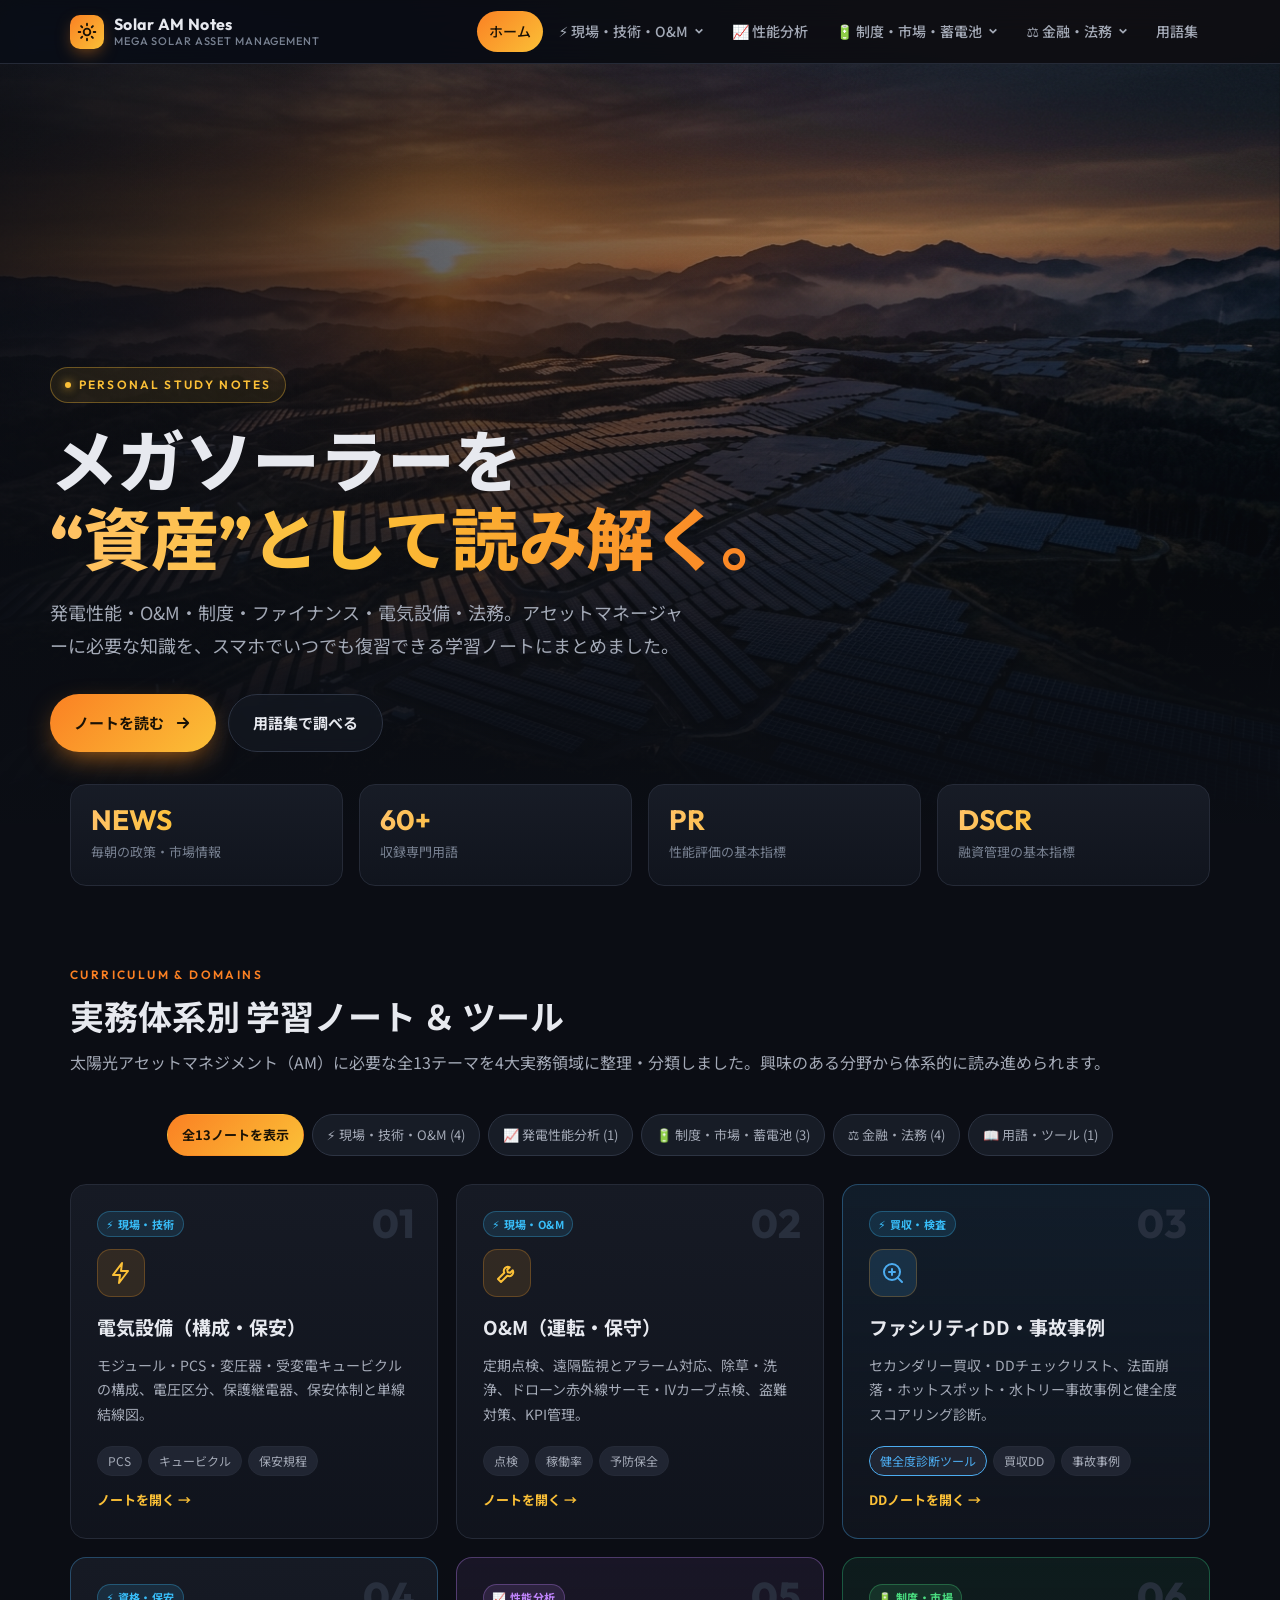
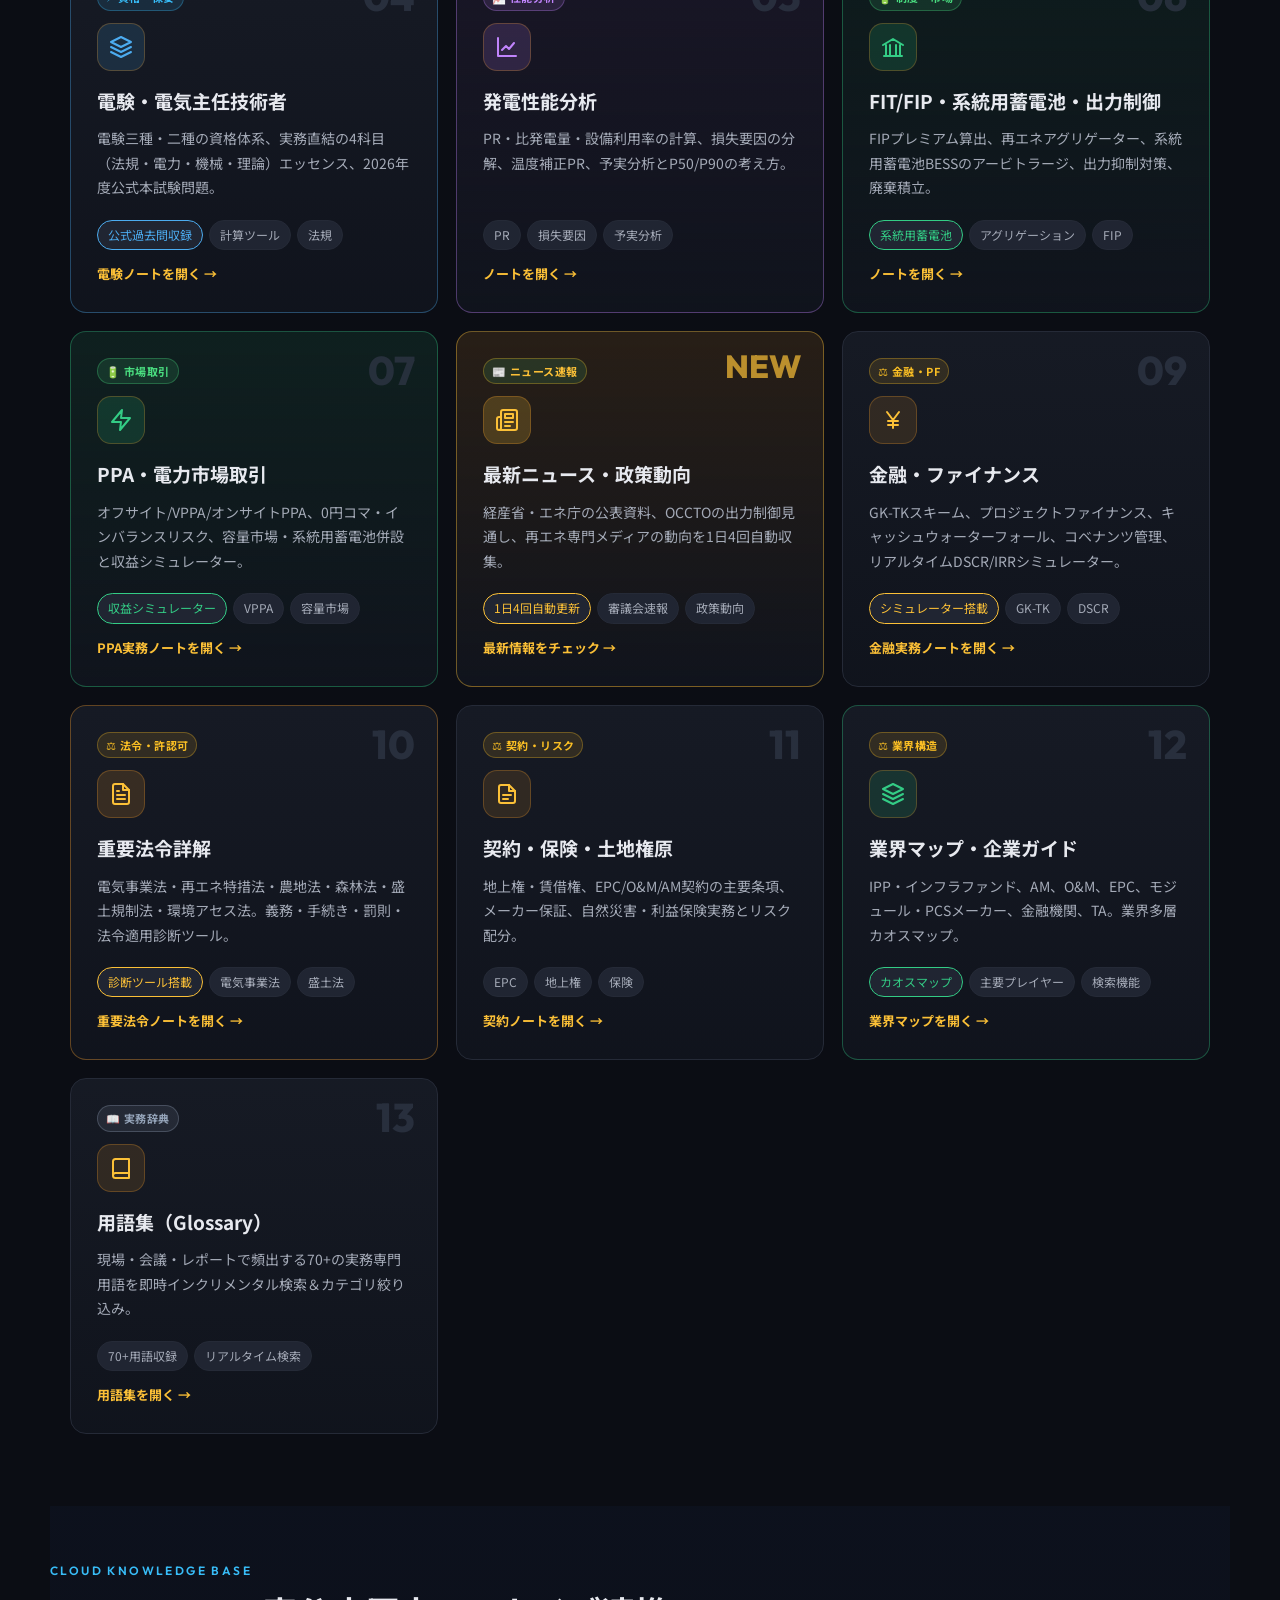
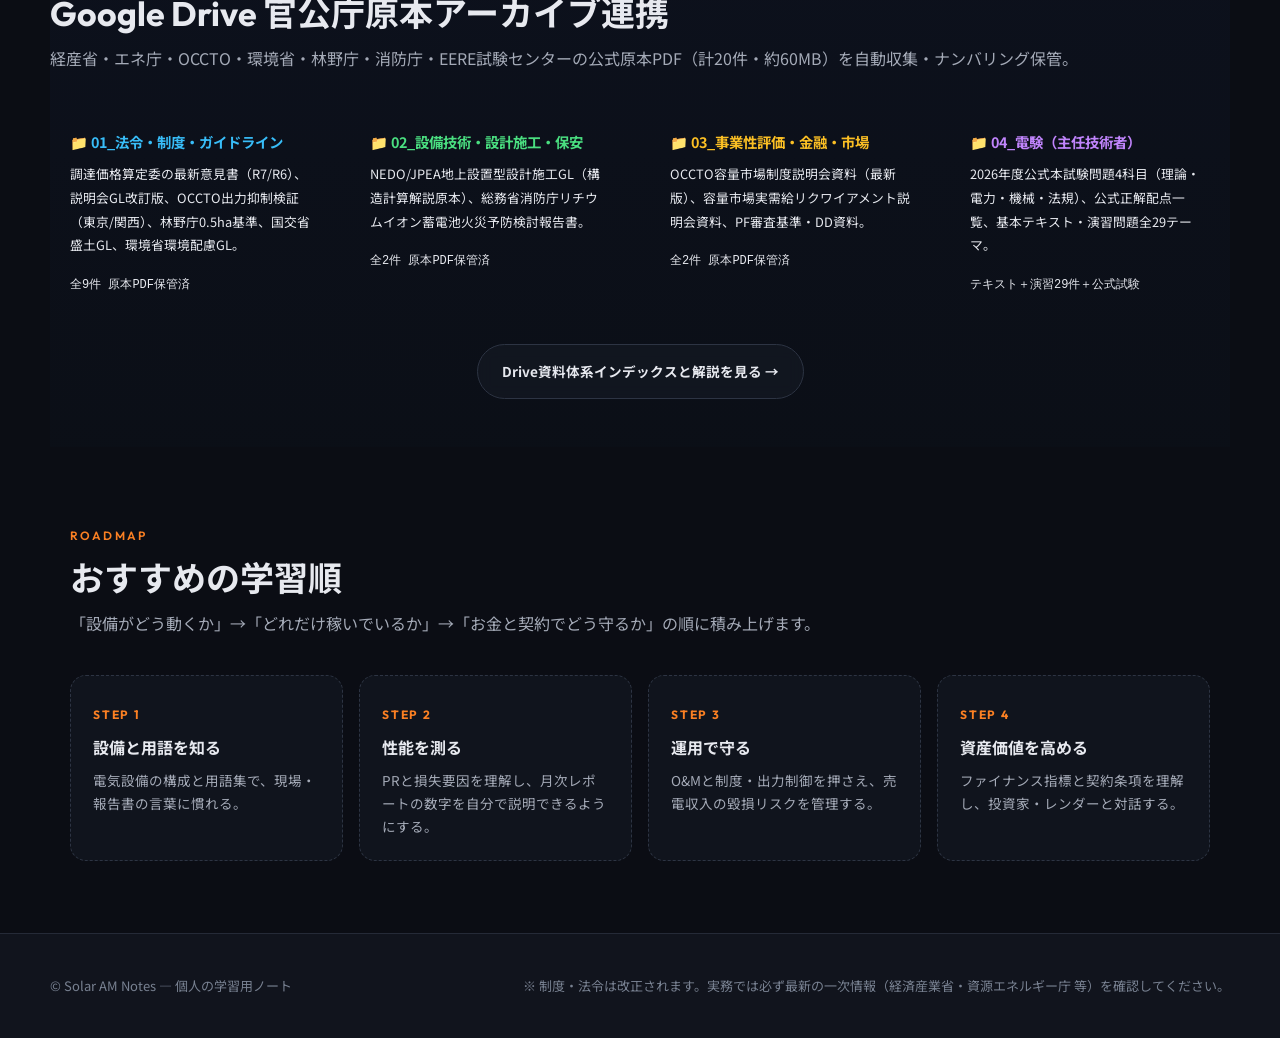
==== commit b9832028: "feat: 全13ページを4大実務領域に整理・体系化（ヘッダードロップダウンナビ、トップページカテゴリフィルター、ドメインバッジ導入）" ====
--- a/index.html
+++ b/index.html
@@ -59,40 +59,46 @@
     <!-- ===== Topics ===== -->
     <section class="section" id="topics" aria-labelledby="topics-title">
       <div class="section-head reveal">
-        <span class="kicker">Topics</span>
-        <h2 id="topics-title">学習ノート ＆ 最新情報</h2>
-        <p>気になるテーマから読み進められます。各ノートには公式・計算例・実務ポイント、そして最新政策ニュースを収録しています。</p>
-      </div>
-
-      <div class="cards">
-        <a class="card reveal" href="notes/news.html" id="card-news" style="border-color:hsl(42 96% 60% / 0.4);background:linear-gradient(180deg, hsl(34 98% 58% / 0.12), hsl(222 28% 9% / 0.95))">
-          <span class="num" style="color:hsl(42 96% 60% / 0.7);font-size:32px">NEW</span>
-          <span class="card-icon" style="background:hsl(42 96% 60% / 0.2);color:var(--gold)"><svg viewBox="0 0 24 24" fill="none" stroke="currentColor" stroke-width="2" stroke-linecap="round" stroke-linejoin="round"><path d="M4 22h16a2 2 0 0 0 2-2V4a2 2 0 0 0-2-2H8a2 2 0 0 0-2 2v16a2 2 0 0 1-2 2Zm0 0a2 2 0 0 1-2-2v-9c0-1.1.9-2 2-2h2"/><path d="M18 14h-8M15 18h-5M10 6h8v4h-8z"/></svg></span>
-          <h3>最新ニュース・政策動向</h3>
-          <p>経産省・資源エネルギー庁の公表資料、OCCTOの出力制御見通し、再エネ専門メディアの動向を毎朝自動収集。</p>
-          <div class="tags"><span class="tag" style="border-color:var(--gold);color:var(--gold)">毎日自動更新</span><span class="tag">審議会リンク</span><span class="tag">政策動向</span></div>
-          <span class="more">最新情報をチェック →</span>
-        </a>
-
-        <a class="card reveal" href="notes/performance.html" id="card-performance">
+        <span class="kicker">Curriculum &amp; Domains</span>
+        <h2 id="topics-title">実務体系別 学習ノート ＆ ツール</h2>
+        <p>太陽光アセットマネジメント（AM）に必要な全13テーマを4大実務領域に整理・分類しました。興味のある分野から体系的に読み進められます。</p>
+      </div>
+
+      <!-- カテゴリ切り替えチップ -->
+      <div class="filter-chips" id="topic-chips" role="group" aria-label="テーマで絞り込み" style="justify-content: center; margin-bottom: 28px;">
+        <button class="chip active" data-filter="all">全13ノートを表示</button>
+        <button class="chip" data-filter="tech">⚡ 現場・技術・O&amp;M (4)</button>
+        <button class="chip" data-filter="perf">📈 発電性能分析 (1)</button>
+        <button class="chip" data-filter="market">🔋 制度・市場・蓄電池 (3)</button>
+        <button class="chip" data-filter="finance">⚖️ 金融・法務 (4)</button>
+        <button class="chip" data-filter="tool">📖 用語・ツール (1)</button>
+      </div>
+
+      <div class="cards" id="topics-grid">
+
+        <!-- ===== 領域1: 現場・電気技術・O&M ===== -->
+        <a class="card reveal" href="notes/electrical.html" id="card-electrical" data-cat="tech">
+          <span class="badge-domain domain-tech">⚡ 現場・技術</span>
           <span class="num">01</span>
-          <span class="card-icon"><svg viewBox="0 0 24 24" fill="none" stroke="currentColor" stroke-width="2" stroke-linecap="round" stroke-linejoin="round"><path d="M3 3v18h18"/><path d="M7 15l4-4 3 3 5-6"/></svg></span>
-          <h3>発電性能分析</h3>
-          <p>PR・比発電量・設備利用率の計算、損失要因の分解、予実分析とP50/P90の考え方。</p>
-          <div class="tags"><span class="tag">PR</span><span class="tag">損失要因</span><span class="tag">予実分析</span></div>
-          <span class="more">ノートを開く →</span>
-        </a>
-
-        <a class="card reveal" href="notes/om.html" id="card-om">
+          <span class="card-icon"><svg viewBox="0 0 24 24" fill="none" stroke="currentColor" stroke-width="2" stroke-linecap="round" stroke-linejoin="round"><path d="M13 2L4 14h7l-1 8 9-12h-7z"/></svg></span>
+          <h3>電気設備（構成・保安）</h3>
+          <p>モジュール・PCS・変圧器・受変電キュービクルの構成、電圧区分、保護継電器、保安体制と単線結線図。</p>
+          <div class="tags"><span class="tag">PCS</span><span class="tag">キュービクル</span><span class="tag">保安規程</span></div>
+          <span class="more">ノートを開く →</span>
+        </a>
+
+        <a class="card reveal" href="notes/om.html" id="card-om" data-cat="tech">
+          <span class="badge-domain domain-tech">⚡ 現場・O&amp;M</span>
           <span class="num">02</span>
           <span class="card-icon"><svg viewBox="0 0 24 24" fill="none" stroke="currentColor" stroke-width="2" stroke-linecap="round" stroke-linejoin="round"><path d="M14.7 6.3a4 4 0 0 0-5.4 5.4L3 18l3 3 6.3-6.3a4 4 0 0 0 5.4-5.4l-2.5 2.5-2.4-.6-.6-2.4z"/></svg></span>
           <h3>O&amp;M（運転・保守）</h3>
-          <p>定期点検、遠隔監視とアラーム対応、除草・洗浄、IVカーブ・サーモ点検、盗難対策、KPI管理。</p>
+          <p>定期点検、遠隔監視とアラーム対応、除草・洗浄、ドローン赤外線サーモ・IVカーブ点検、盗難対策、KPI管理。</p>
           <div class="tags"><span class="tag">点検</span><span class="tag">稼働率</span><span class="tag">予防保全</span></div>
           <span class="more">ノートを開く →</span>
         </a>
 
-        <a class="card reveal" href="notes/due-diligence.html" id="card-dd" style="border-color:hsl(205 85% 62% / 0.35);background:linear-gradient(180deg, hsl(205 85% 62% / 0.1), hsl(222 28% 9% / 0.95))">
+        <a class="card reveal" href="notes/due-diligence.html" id="card-dd" data-cat="tech" style="border-color:hsl(205 85% 62% / 0.35);background:linear-gradient(180deg, hsl(205 85% 62% / 0.1), hsl(222 28% 9% / 0.95))">
+          <span class="badge-domain domain-tech">⚡ 買収・検査</span>
           <span class="num">03</span>
           <span class="card-icon" style="background:hsl(205 85% 62% / 0.15);color:var(--sky)"><svg viewBox="0 0 24 24" fill="none" stroke="currentColor" stroke-width="2" stroke-linecap="round" stroke-linejoin="round"><circle cx="11" cy="11" r="8"/><line x1="21" y1="21" x2="16.65" y2="16.65"/><path d="M11 8v6M8 11h6"/></svg></span>
           <h3>ファシリティDD・事故事例</h3>
@@ -101,26 +107,62 @@
           <span class="more">DDノートを開く →</span>
         </a>
 
-        <a class="card reveal" href="notes/policy.html" id="card-policy">
+        <a class="card reveal" href="notes/denken.html" id="card-denken" data-cat="tech" style="border-color:hsl(205 85% 62% / 0.35)">
+          <span class="badge-domain domain-tech">⚡ 資格・保安</span>
           <span class="num">04</span>
-          <span class="card-icon"><svg viewBox="0 0 24 24" fill="none" stroke="currentColor" stroke-width="2" stroke-linecap="round" stroke-linejoin="round"><path d="M3 21h18M5 21V10M19 21V10M9 21V10M15 21V10M2 10l10-6 10 6"/></svg></span>
-          <h3>FIT/FIP・電力市場・出力制御</h3>
-          <p>FITとFIPの仕組み、プレミアムの考え方、JEPX、出力制御ルール、廃棄等費用積立制度。</p>
-          <div class="tags"><span class="tag">FIT</span><span class="tag">FIP</span><span class="tag">JEPX</span></div>
-          <span class="more">ノートを開く →</span>
-        </a>
-
-        <a class="card reveal" href="notes/ppa-market.html" id="card-ppa" style="border-color:hsl(152 60% 50% / 0.35);background:linear-gradient(180deg, hsl(152 60% 50% / 0.1), hsl(222 28% 9% / 0.95))">
+          <span class="card-icon" style="background:hsl(205 85% 62% / 0.15);color:var(--sky)"><svg viewBox="0 0 24 24" fill="none" stroke="currentColor" stroke-width="2" stroke-linecap="round" stroke-linejoin="round"><path d="M12 2L2 7l10 5 10-5-10-5zM2 17l10 5 10-5M2 12l10 5 10-5"/></svg></span>
+          <h3>電験・電気主任技術者</h3>
+          <p>電験三種・二種の資格体系、実務直結の4科目（法規・電力・機械・理論）エッセンス、2026年度公式本試験問題。</p>
+          <div class="tags"><span class="tag" style="border-color:var(--sky);color:var(--sky)">公式過去問収録</span><span class="tag">計算ツール</span><span class="tag">法規</span></div>
+          <span class="more">電験ノートを開く →</span>
+        </a>
+
+        <!-- ===== 領域2: 発電性能・データ分析 ===== -->
+        <a class="card reveal" href="notes/performance.html" id="card-performance" data-cat="perf" style="border-color:rgba(192, 132, 252, 0.35);background:linear-gradient(180deg, rgba(192, 132, 252, 0.08), hsl(222 28% 9% / 0.95))">
+          <span class="badge-domain domain-perf">📈 性能分析</span>
           <span class="num">05</span>
+          <span class="card-icon" style="background:rgba(192, 132, 252, 0.15);color:#c084fc"><svg viewBox="0 0 24 24" fill="none" stroke="currentColor" stroke-width="2" stroke-linecap="round" stroke-linejoin="round"><path d="M3 3v18h18"/><path d="M7 15l4-4 3 3 5-6"/></svg></span>
+          <h3>発電性能分析</h3>
+          <p>PR・比発電量・設備利用率の計算、損失要因の分解、温度補正PR、予実分析とP50/P90の考え方。</p>
+          <div class="tags"><span class="tag">PR</span><span class="tag">損失要因</span><span class="tag">予実分析</span></div>
+          <span class="more">ノートを開く →</span>
+        </a>
+
+        <!-- ===== 領域3: 制度・電力市場・蓄電池 ===== -->
+        <a class="card reveal" href="notes/policy.html" id="card-policy" data-cat="market" style="border-color:hsl(152 60% 50% / 0.35);background:linear-gradient(180deg, hsl(152 60% 50% / 0.08), hsl(222 28% 9% / 0.95))">
+          <span class="badge-domain domain-market">🔋 制度・市場</span>
+          <span class="num">06</span>
+          <span class="card-icon" style="background:hsl(152 60% 50% / 0.15);color:var(--green)"><svg viewBox="0 0 24 24" fill="none" stroke="currentColor" stroke-width="2" stroke-linecap="round" stroke-linejoin="round"><path d="M3 21h18M5 21V10M19 21V10M9 21V10M15 21V10M2 10l10-6 10 6"/></svg></span>
+          <h3>FIT/FIP・系統用蓄電池・出力制御</h3>
+          <p>FIPプレミアム算出、再エネアグリゲーター、系統用蓄電池BESSのアービトラージ、出力抑制対策、廃棄積立。</p>
+          <div class="tags"><span class="tag" style="border-color:var(--green);color:var(--green)">系統用蓄電池</span><span class="tag">アグリゲーション</span><span class="tag">FIP</span></div>
+          <span class="more">ノートを開く →</span>
+        </a>
+
+        <a class="card reveal" href="notes/ppa-market.html" id="card-ppa" data-cat="market" style="border-color:hsl(152 60% 50% / 0.35);background:linear-gradient(180deg, hsl(152 60% 50% / 0.1), hsl(222 28% 9% / 0.95))">
+          <span class="badge-domain domain-market">🔋 市場取引</span>
+          <span class="num">07</span>
           <span class="card-icon" style="background:hsl(152 60% 50% / 0.15);color:var(--green)"><svg viewBox="0 0 24 24" fill="none" stroke="currentColor" stroke-width="2" stroke-linecap="round" stroke-linejoin="round"><path d="M13 2L3 14h9l-1 8 10-12h-9l1-8z"/></svg></span>
           <h3>PPA・電力市場取引</h3>
           <p>オフサイト/VPPA/オンサイトPPA、0円コマ・インバランスリスク、容量市場・系統用蓄電池併設と収益シミュレーター。</p>
-          <div class="tags"><span class="tag" style="border-color:var(--green);color:var(--green)">収益シミュレーター</span><span class="tag">VPPA</span><span class="tag">系統用蓄電池</span></div>
+          <div class="tags"><span class="tag" style="border-color:var(--green);color:var(--green)">収益シミュレーター</span><span class="tag">VPPA</span><span class="tag">容量市場</span></div>
           <span class="more">PPA実務ノートを開く →</span>
         </a>
 
-        <a class="card reveal" href="notes/finance.html" id="card-finance">
-          <span class="num">06</span>
+        <a class="card reveal" href="notes/news.html" id="card-news" data-cat="market" style="border-color:hsl(42 96% 60% / 0.4);background:linear-gradient(180deg, hsl(34 98% 58% / 0.12), hsl(222 28% 9% / 0.95))">
+          <span class="badge-domain domain-market" style="color:var(--gold);border-color:rgba(251,191,36,0.3)">📰 ニュース速報</span>
+          <span class="num" style="color:hsl(42 96% 60% / 0.7);font-size:32px">NEW</span>
+          <span class="card-icon" style="background:hsl(42 96% 60% / 0.2);color:var(--gold)"><svg viewBox="0 0 24 24" fill="none" stroke="currentColor" stroke-width="2" stroke-linecap="round" stroke-linejoin="round"><path d="M4 22h16a2 2 0 0 0 2-2V4a2 2 0 0 0-2-2H8a2 2 0 0 0-2 2v16a2 2 0 0 1-2 2Zm0 0a2 2 0 0 1-2-2v-9c0-1.1.9-2 2-2h2"/><path d="M18 14h-8M15 18h-5M10 6h8v4h-8z"/></svg></span>
+          <h3>最新ニュース・政策動向</h3>
+          <p>経産省・エネ庁の公表資料、OCCTOの出力制御見通し、再エネ専門メディアの動向を1日4回自動収集。</p>
+          <div class="tags"><span class="tag" style="border-color:var(--gold);color:var(--gold)">1日4回自動更新</span><span class="tag">審議会速報</span><span class="tag">政策動向</span></div>
+          <span class="more">最新情報をチェック →</span>
+        </a>
+
+        <!-- ===== 領域4: 金融・法務・事業性 ===== -->
+        <a class="card reveal" href="notes/finance.html" id="card-finance" data-cat="finance">
+          <span class="badge-domain domain-finance">⚖️ 金融・PF</span>
+          <span class="num">09</span>
           <span class="card-icon"><svg viewBox="0 0 24 24" fill="none" stroke="currentColor" stroke-width="2" stroke-linecap="round" stroke-linejoin="round"><path d="M6 4l6 8 6-8M12 12v8M7 13h10M7 17h10"/></svg></span>
           <h3>金融・ファイナンス</h3>
           <p>GK-TKスキーム、プロジェクトファイナンス、キャッシュウォーターフォール、コベナンツ管理、リアルタイムDSCR/IRRシミュレーター。</p>
@@ -128,44 +170,29 @@
           <span class="more">金融実務ノートを開く →</span>
         </a>
 
-        <a class="card reveal" href="notes/electrical.html" id="card-electrical">
-          <span class="num">07</span>
-          <span class="card-icon"><svg viewBox="0 0 24 24" fill="none" stroke="currentColor" stroke-width="2" stroke-linecap="round" stroke-linejoin="round"><path d="M13 2L4 14h7l-1 8 9-12h-7z"/></svg></span>
-          <h3>電気設備</h3>
-          <p>モジュール・PCS・変圧器・受変電設備の構成、電圧区分、保護継電器、保安体制と主任技術者。</p>
-          <div class="tags"><span class="tag">PCS</span><span class="tag">高圧連系</span><span class="tag">保安規程</span></div>
-          <span class="more">ノートを開く →</span>
-        </a>
-
-        <a class="card reveal" href="notes/denken.html" id="card-denken" style="border-color:hsl(205 85% 62% / 0.35)">
-          <span class="num">08</span>
-          <span class="card-icon" style="background:hsl(205 85% 62% / 0.15);color:var(--sky)"><svg viewBox="0 0 24 24" fill="none" stroke="currentColor" stroke-width="2" stroke-linecap="round" stroke-linejoin="round"><path d="M12 2L2 7l10 5 10-5-10-5zM2 17l10 5 10-5M2 12l10 5 10-5"/></svg></span>
-          <h3>電験・電気主任技術者</h3>
-          <p>電験三種・二種の資格体系、実務直結の4科目（法規・電力・機械・理論）エッセンス、2026年度公式過去問アーカイブ。</p>
-          <div class="tags"><span class="tag" style="border-color:var(--sky);color:var(--sky)">公式過去問収録</span><span class="tag">計算ツール</span><span class="tag">法規</span></div>
-          <span class="more">電験ノートを開く →</span>
-        </a>
-
-        <a class="card reveal" href="notes/acts.html" id="card-acts" style="border-color:hsl(34 98% 58% / 0.35)">
-          <span class="num">09</span>
+        <a class="card reveal" href="notes/acts.html" id="card-acts" data-cat="finance" style="border-color:hsl(34 98% 58% / 0.35)">
+          <span class="badge-domain domain-finance">⚖️ 法令・許認可</span>
+          <span class="num">10</span>
           <span class="card-icon" style="background:hsl(34 98% 58% / 0.15);color:var(--gold)"><svg viewBox="0 0 24 24" fill="none" stroke="currentColor" stroke-width="2" stroke-linecap="round" stroke-linejoin="round"><path d="M14 2H6a2 2 0 0 0-2 2v16a2 2 0 0 0 2 2h12a2 2 0 0 0 2-2V8z"/><polyline points="14 2 14 8 20 8"/><line x1="16" y1="13" x2="8" y2="13"/><line x1="16" y1="17" x2="8" y2="17"/><polyline points="10 9 9 9 8 9"/></svg></span>
           <h3>重要法令詳解</h3>
-          <p>電気事業法・再エネ特措法・農地法・森林法・盛土規制法・環境アセス法。義務・手続き・罰則・診断ツール。</p>
-          <div class="tags"><span class="tag" style="border-color:var(--gold);color:var(--gold)">診断ツール搭載</span><span class="tag">電気事業法</span><span class="tag">特措法</span></div>
+          <p>電気事業法・再エネ特措法・農地法・森林法・盛土規制法・環境アセス法。義務・手続き・罰則・法令適用診断ツール。</p>
+          <div class="tags"><span class="tag" style="border-color:var(--gold);color:var(--gold)">診断ツール搭載</span><span class="tag">電気事業法</span><span class="tag">盛土法</span></div>
           <span class="more">重要法令ノートを開く →</span>
         </a>
 
-        <a class="card reveal" href="notes/legal.html" id="card-legal">
-          <span class="num">10</span>
+        <a class="card reveal" href="notes/legal.html" id="card-legal" data-cat="finance">
+          <span class="badge-domain domain-finance">⚖️ 契約・リスク</span>
+          <span class="num">11</span>
           <span class="card-icon"><svg viewBox="0 0 24 24" fill="none" stroke="currentColor" stroke-width="2" stroke-linecap="round" stroke-linejoin="round"><path d="M14 3H6a2 2 0 0 0-2 2v14a2 2 0 0 0 2 2h12a2 2 0 0 0 2-2V9z"/><path d="M14 3v6h6M8 13h8M8 17h5"/></svg></span>
           <h3>契約・保険・土地権原</h3>
-          <p>地上権・賃借権、EPC/O&amp;M/AM契約の主要条項、メーカー保証、自然災害・利益保険実務。</p>
+          <p>地上権・賃借権、EPC/O&amp;M/AM契約の主要条項、メーカー保証、自然災害・利益保険実務とリスク配分。</p>
           <div class="tags"><span class="tag">EPC</span><span class="tag">地上権</span><span class="tag">保険</span></div>
           <span class="more">契約ノートを開く →</span>
         </a>
 
-        <a class="card reveal" href="notes/industry.html" id="card-industry" style="border-color:hsl(152 60% 50% / 0.35)">
-          <span class="num">11</span>
+        <a class="card reveal" href="notes/industry.html" id="card-industry" data-cat="finance" style="border-color:hsl(152 60% 50% / 0.35)">
+          <span class="badge-domain domain-finance">⚖️ 業界構造</span>
+          <span class="num">12</span>
           <span class="card-icon" style="background:hsl(152 60% 50% / 0.15);color:var(--green)"><svg viewBox="0 0 24 24" fill="none" stroke="currentColor" stroke-width="2" stroke-linecap="round" stroke-linejoin="round"><polygon points="12 2 2 7 12 12 22 7 12 2"/><polyline points="2 17 12 22 22 17"/><polyline points="2 12 12 17 22 12"/></svg></span>
           <h3>業界マップ・企業ガイド</h3>
           <p>IPP・インフラファンド、AM、O&amp;M、EPC、モジュール・PCSメーカー、金融機関、TA。業界多層カオスマップ。</p>
@@ -173,14 +200,17 @@
           <span class="more">業界マップを開く →</span>
         </a>
 
-        <a class="card reveal" href="notes/glossary.html" id="card-glossary">
-          <span class="num">12</span>
+        <!-- ===== 領域5: 実務リファレンス ===== -->
+        <a class="card reveal" href="notes/glossary.html" id="card-glossary" data-cat="tool">
+          <span class="badge-domain domain-tool">📖 実務辞典</span>
+          <span class="num">13</span>
           <span class="card-icon"><svg viewBox="0 0 24 24" fill="none" stroke="currentColor" stroke-width="2" stroke-linecap="round" stroke-linejoin="round"><path d="M4 19.5A2.5 2.5 0 0 1 6.5 17H20V3H6.5A2.5 2.5 0 0 0 4 5.5z"/><path d="M4 19.5A2.5 2.5 0 0 0 6.5 22H20v-5"/></svg></span>
-          <h3>用語集</h3>
-          <p>現場・会議・レポートで頻出する用語を検索＆カテゴリで絞り込み。スマホでサッと確認。</p>
-          <div class="tags"><span class="tag">検索</span><span class="tag">カテゴリ別</span></div>
+          <h3>用語集（Glossary）</h3>
+          <p>現場・会議・レポートで頻出する70+の実務専門用語を即時インクリメンタル検索＆カテゴリ絞り込み。</p>
+          <div class="tags"><span class="tag">70+用語収録</span><span class="tag">リアルタイム検索</span></div>
           <span class="more">用語集を開く →</span>
         </a>
+
       </div>
     </section>
 
--- a/assets/css/style.css
+++ b/assets/css/style.css
@@ -98,14 +98,40 @@
 .brand span { line-height: 1.2; }
 
 .nav { display: flex; align-items: center; gap: 4px; }
-.nav a {
+.nav a, .nav-dropdown-btn {
   color: var(--text-sub); font-size: 14px; font-weight: 500;
   padding: 8px 12px; border-radius: 999px;
+  background: transparent; border: none; font-family: inherit; cursor: pointer;
+  display: inline-flex; align-items: center; gap: 6px;
   transition: background .2s var(--ease), color .2s var(--ease);
   white-space: nowrap;
 }
-.nav a:hover { color: var(--text); background: var(--surface); }
+.nav a:hover, .nav-dropdown-btn:hover { color: var(--text); background: var(--surface); }
 .nav a.active { color: #1a1206; background: var(--grad-sun); }
+.nav-dropdown-btn.has-active { color: var(--gold); background: hsl(42 96% 60% / 0.12); border: 1px solid hsl(42 96% 60% / 0.25); }
+
+/* Dropdown menu */
+.nav-dropdown { position: relative; display: inline-block; }
+.nav-dropdown-menu {
+  position: absolute; top: calc(100% + 6px); left: 0; min-width: 230px;
+  background: hsl(222 28% 10% / 0.98); backdrop-filter: blur(12px);
+  border: 1px solid var(--border); border-radius: var(--radius-sm);
+  padding: 8px 6px; box-shadow: 0 16px 36px -8px rgba(0, 0, 0, 0.7);
+  opacity: 0; pointer-events: none; transform: translateY(6px);
+  transition: opacity .2s var(--ease), transform .2s var(--ease);
+  z-index: 150; display: flex; flex-direction: column; gap: 2px;
+}
+.nav-dropdown:hover .nav-dropdown-menu,
+.nav-dropdown:focus-within .nav-dropdown-menu {
+  opacity: 1; pointer-events: auto; transform: translateY(0);
+}
+.nav-dropdown-menu a {
+  display: block; width: 100%; padding: 9px 14px; border-radius: 8px;
+  font-size: 13.5px; color: var(--text-sub); text-align: left;
+  transition: color .15s, background .15s;
+}
+.nav-dropdown-menu a:hover { color: #fff; background: hsl(222 22% 18%); }
+.nav-dropdown-menu a.active { color: var(--gold); font-weight: 700; background: hsl(42 96% 60% / 0.15); }
 
 .nav-toggle {
   display: none;
@@ -124,19 +150,43 @@
 .nav-open .nav-toggle span::before { transform: translateY(6px) rotate(45deg); }
 .nav-open .nav-toggle span::after { transform: translateY(-6px) rotate(-45deg); }
 
+/* Domain badges & filter states */
+.badge-domain {
+  display: inline-flex; align-items: center; gap: 4px;
+  font-size: 11px; font-weight: 700; padding: 2px 8px; border-radius: 999px;
+  width: fit-content; text-transform: uppercase; letter-spacing: 0.04em;
+}
+.domain-tech { color: #38bdf8; background: rgba(56, 189, 248, 0.12); border: 1px solid rgba(56, 189, 248, 0.3); }
+.domain-perf { color: #c084fc; background: rgba(192, 132, 252, 0.12); border: 1px solid rgba(192, 132, 252, 0.3); }
+.domain-market { color: #4ade80; background: rgba(74, 222, 128, 0.12); border: 1px solid rgba(74, 222, 128, 0.3); }
+.domain-finance { color: #fbbf24; background: rgba(251, 191, 36, 0.12); border: 1px solid rgba(251, 191, 36, 0.3); }
+.domain-tool { color: #94a3b8; background: rgba(148, 163, 184, 0.12); border: 1px solid rgba(148, 163, 184, 0.3); }
+
+.card.is-hidden { display: none !important; }
+
 @media (max-width: 1080px) {
   .nav-toggle { display: inline-flex; }
   .nav {
     position: fixed; top: var(--header-h); left: 0; right: 0;
-    flex-direction: column; align-items: stretch; gap: 4px;
+    flex-direction: column; align-items: stretch; gap: 8px;
     padding: 16px 20px 28px;
-    background: hsl(222 30% 6% / 0.97);
+    background: hsl(222 30% 6% / 0.98);
     border-bottom: 1px solid var(--border-soft);
     transform: translateY(-110%); opacity: 0; pointer-events: none;
     transition: transform .4s var(--ease), opacity .3s var(--ease);
     max-height: calc(100vh - var(--header-h)); overflow-y: auto;
   }
-  .nav a { padding: 14px 16px; border-radius: 12px; font-size: 15px; }
+  .nav-dropdown { width: 100%; }
+  .nav-dropdown-btn {
+    width: 100%; justify-content: space-between; padding: 12px 16px;
+    background: hsl(222 22% 14%); border-radius: 10px; font-size: 14px; font-weight: 700;
+  }
+  .nav-dropdown-menu {
+    position: static; opacity: 1; pointer-events: auto; transform: none;
+    box-shadow: none; background: transparent; border: none; padding: 4px 0 6px 12px;
+  }
+  .nav-dropdown-menu a { padding: 10px 14px; border-radius: 8px; font-size: 14px; }
+  .nav a { padding: 12px 16px; border-radius: 10px; font-size: 14px; }
   .nav-open .nav { transform: translateY(0); opacity: 1; pointer-events: auto; }
 }
 
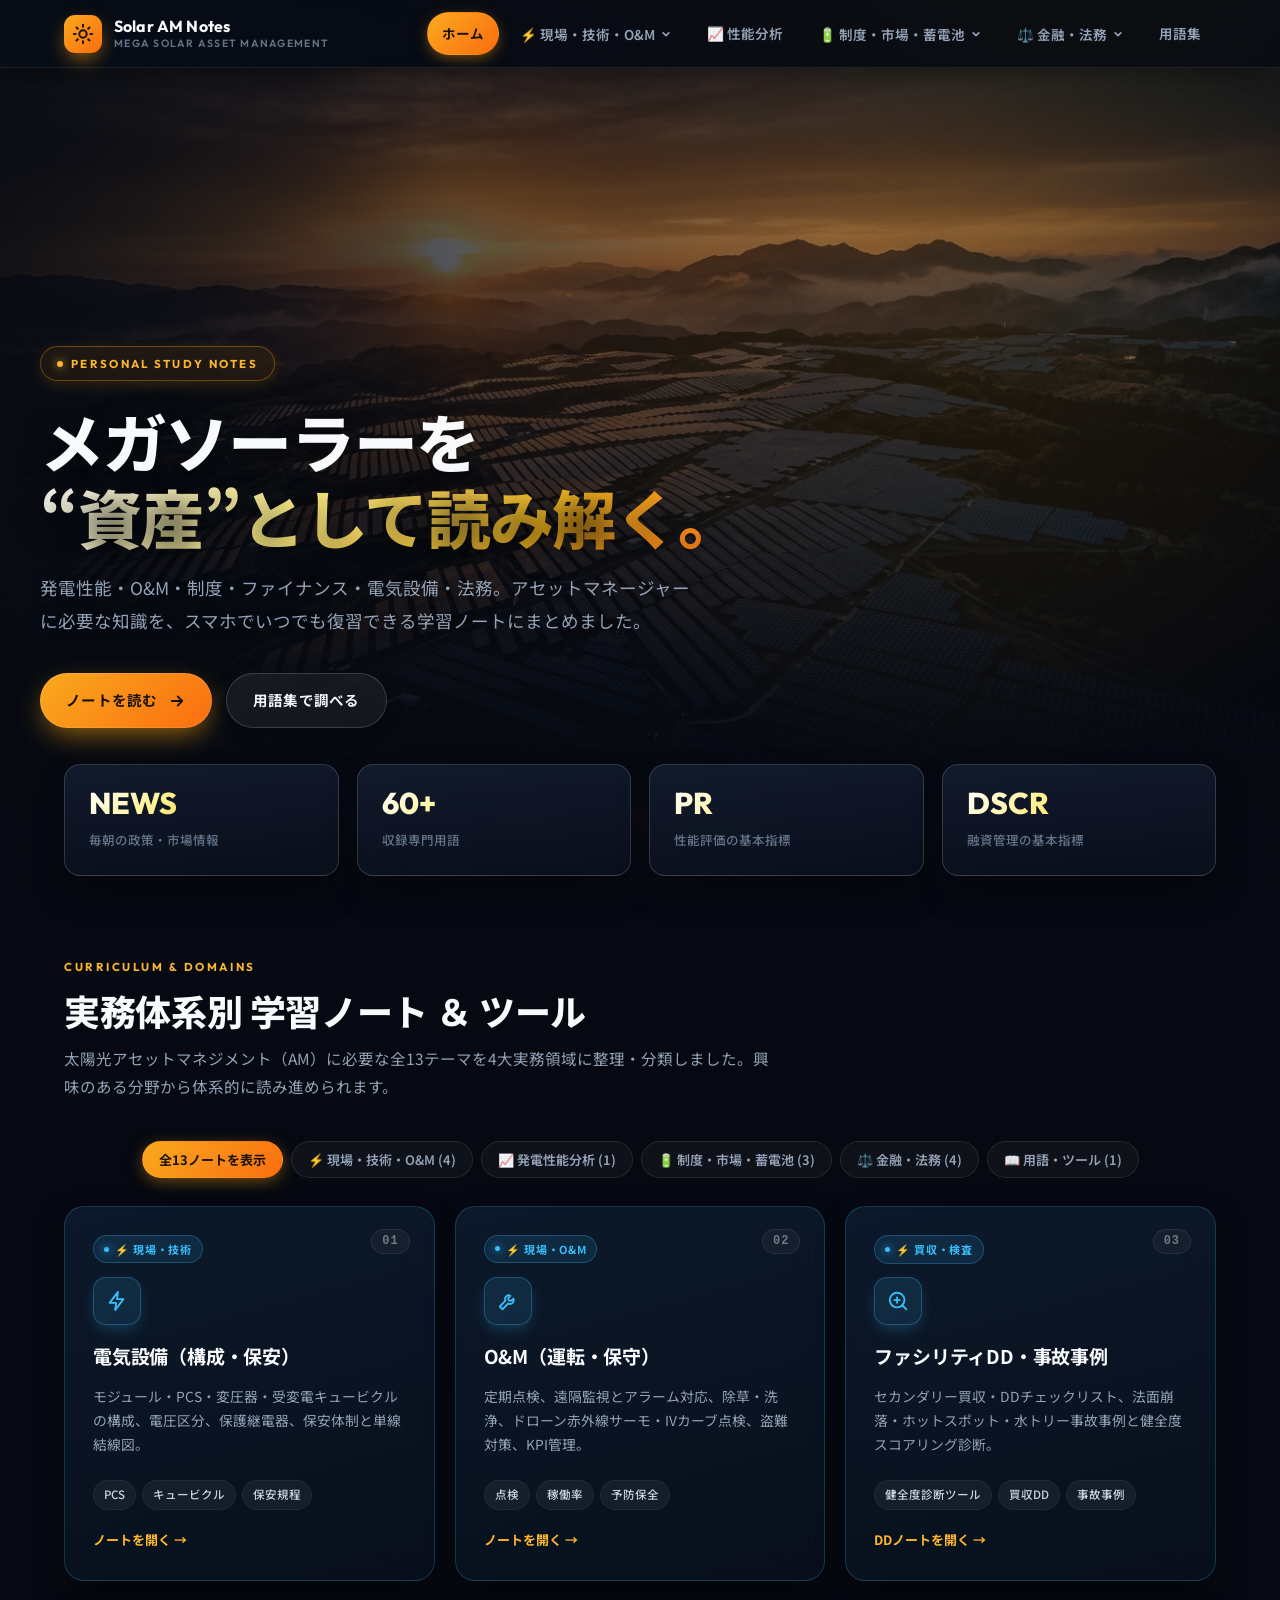
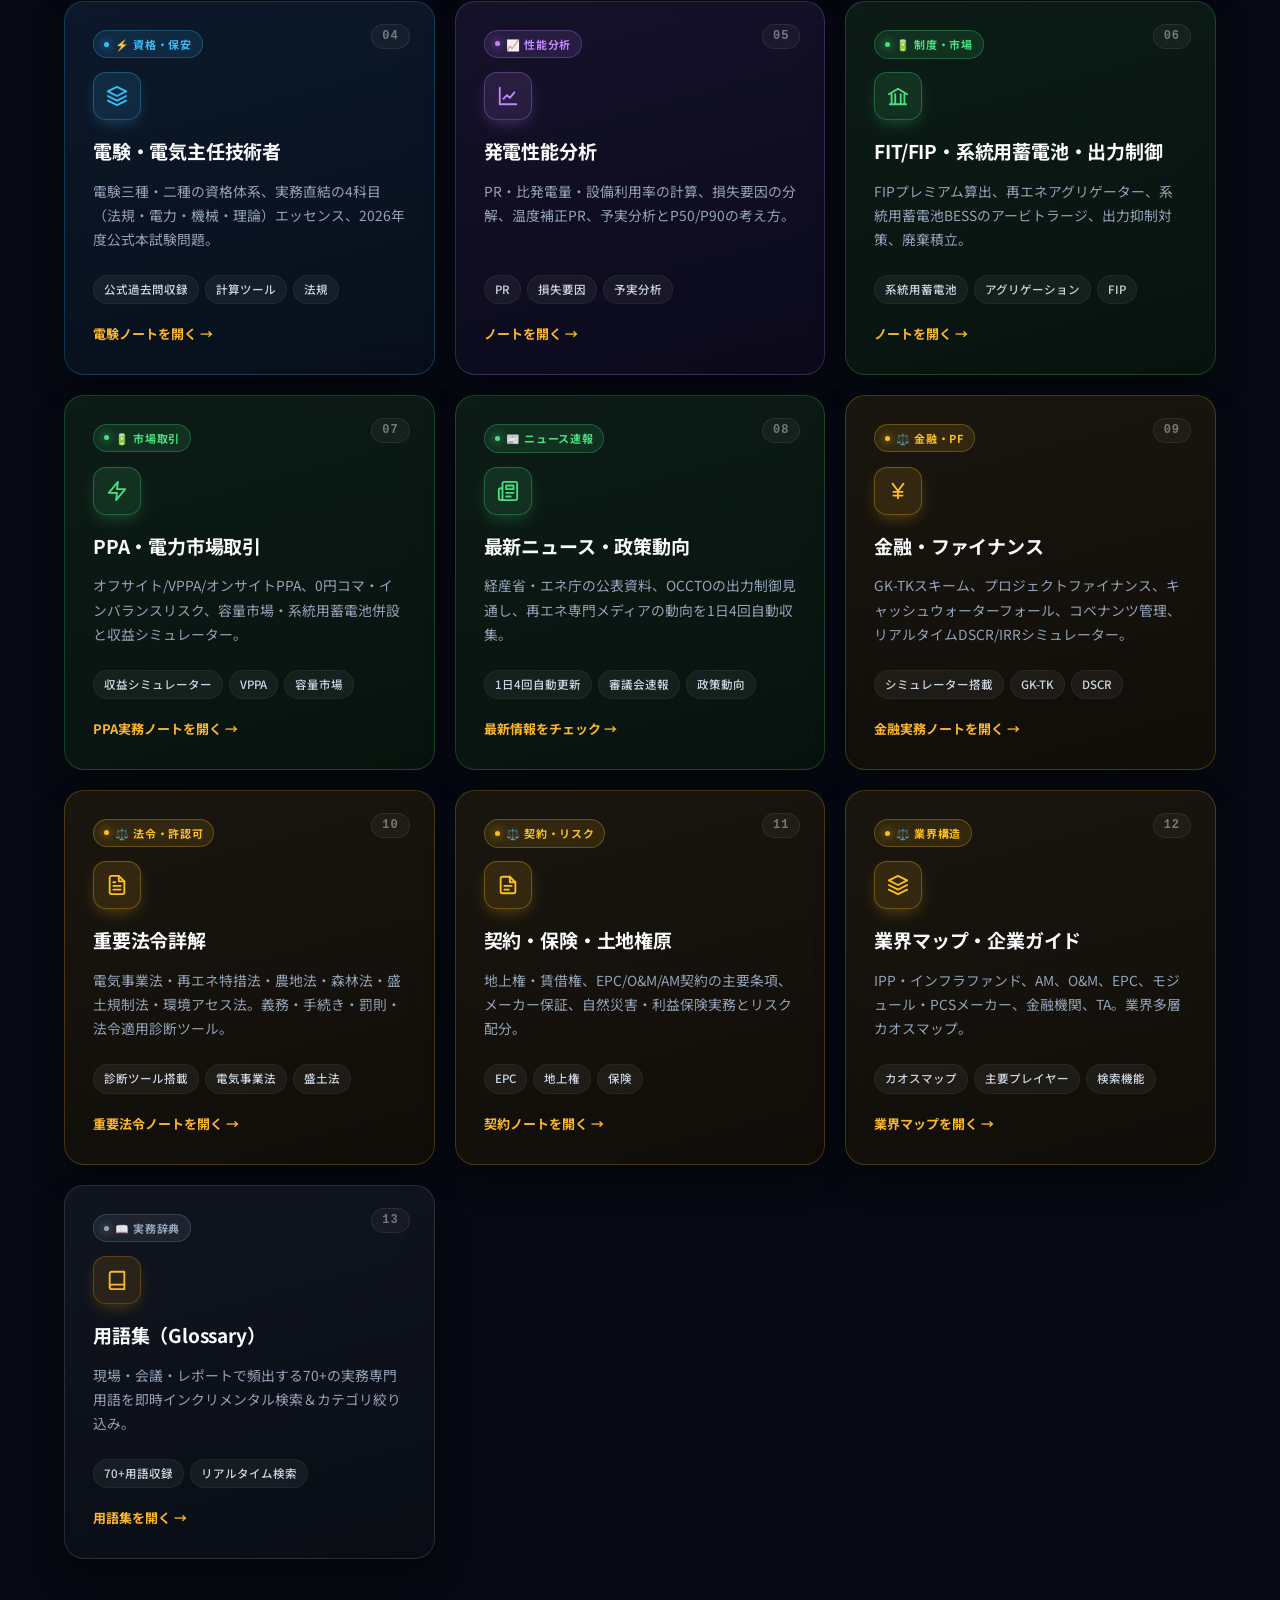
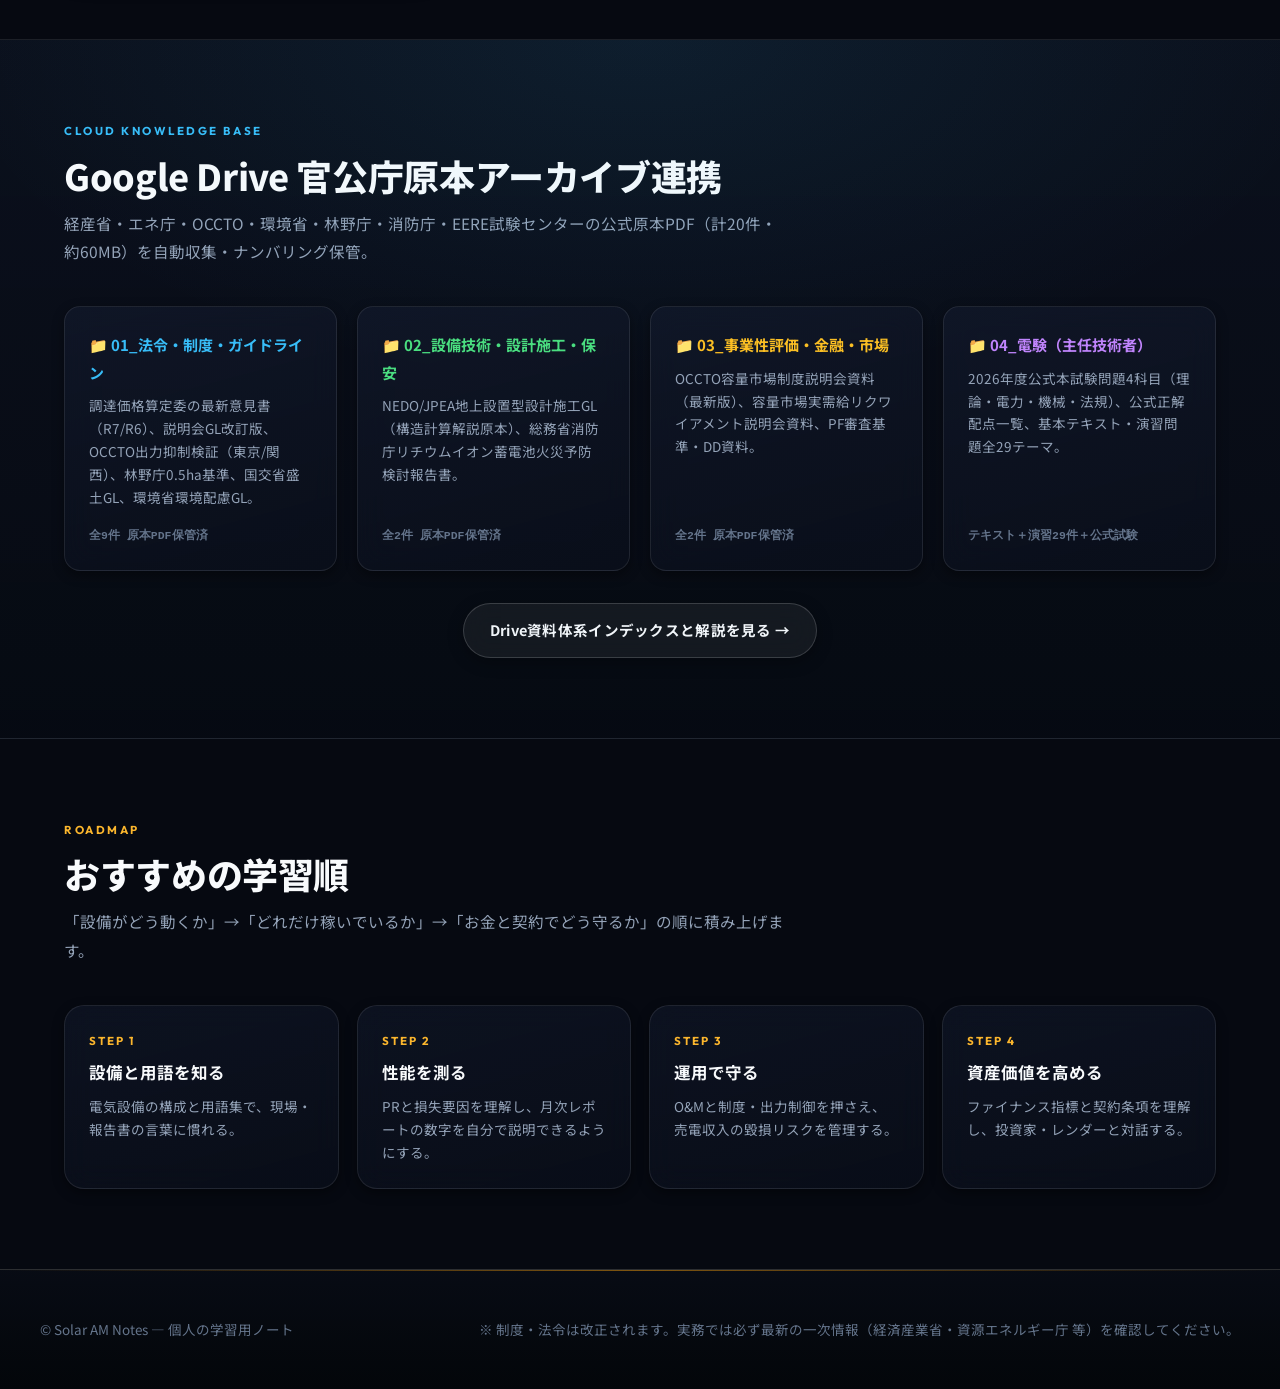
==== commit acfc4e00: "style: Webサイト全体を洗練されたエグゼクティブ・グラスモーフィズムUIに全面刷新 & 3枚の日本語実写スライド追加" ====
--- a/index.html
+++ b/index.html
@@ -97,31 +97,31 @@
           <span class="more">ノートを開く →</span>
         </a>
 
-        <a class="card reveal" href="notes/due-diligence.html" id="card-dd" data-cat="tech" style="border-color:hsl(205 85% 62% / 0.35);background:linear-gradient(180deg, hsl(205 85% 62% / 0.1), hsl(222 28% 9% / 0.95))">
+        <a class="card reveal" href="notes/due-diligence.html" id="card-dd" data-cat="tech">
           <span class="badge-domain domain-tech">⚡ 買収・検査</span>
           <span class="num">03</span>
-          <span class="card-icon" style="background:hsl(205 85% 62% / 0.15);color:var(--sky)"><svg viewBox="0 0 24 24" fill="none" stroke="currentColor" stroke-width="2" stroke-linecap="round" stroke-linejoin="round"><circle cx="11" cy="11" r="8"/><line x1="21" y1="21" x2="16.65" y2="16.65"/><path d="M11 8v6M8 11h6"/></svg></span>
+          <span class="card-icon"><svg viewBox="0 0 24 24" fill="none" stroke="currentColor" stroke-width="2" stroke-linecap="round" stroke-linejoin="round"><circle cx="11" cy="11" r="8"/><line x1="21" y1="21" x2="16.65" y2="16.65"/><path d="M11 8v6M8 11h6"/></svg></span>
           <h3>ファシリティDD・事故事例</h3>
           <p>セカンダリー買収・DDチェックリスト、法面崩落・ホットスポット・水トリー事故事例と健全度スコアリング診断。</p>
-          <div class="tags"><span class="tag" style="border-color:var(--sky);color:var(--sky)">健全度診断ツール</span><span class="tag">買収DD</span><span class="tag">事故事例</span></div>
+          <div class="tags"><span class="tag">健全度診断ツール</span><span class="tag">買収DD</span><span class="tag">事故事例</span></div>
           <span class="more">DDノートを開く →</span>
         </a>
 
-        <a class="card reveal" href="notes/denken.html" id="card-denken" data-cat="tech" style="border-color:hsl(205 85% 62% / 0.35)">
+        <a class="card reveal" href="notes/denken.html" id="card-denken" data-cat="tech">
           <span class="badge-domain domain-tech">⚡ 資格・保安</span>
           <span class="num">04</span>
-          <span class="card-icon" style="background:hsl(205 85% 62% / 0.15);color:var(--sky)"><svg viewBox="0 0 24 24" fill="none" stroke="currentColor" stroke-width="2" stroke-linecap="round" stroke-linejoin="round"><path d="M12 2L2 7l10 5 10-5-10-5zM2 17l10 5 10-5M2 12l10 5 10-5"/></svg></span>
+          <span class="card-icon"><svg viewBox="0 0 24 24" fill="none" stroke="currentColor" stroke-width="2" stroke-linecap="round" stroke-linejoin="round"><path d="M12 2L2 7l10 5 10-5-10-5zM2 17l10 5 10-5M2 12l10 5 10-5"/></svg></span>
           <h3>電験・電気主任技術者</h3>
           <p>電験三種・二種の資格体系、実務直結の4科目（法規・電力・機械・理論）エッセンス、2026年度公式本試験問題。</p>
-          <div class="tags"><span class="tag" style="border-color:var(--sky);color:var(--sky)">公式過去問収録</span><span class="tag">計算ツール</span><span class="tag">法規</span></div>
+          <div class="tags"><span class="tag">公式過去問収録</span><span class="tag">計算ツール</span><span class="tag">法規</span></div>
           <span class="more">電験ノートを開く →</span>
         </a>
 
         <!-- ===== 領域2: 発電性能・データ分析 ===== -->
-        <a class="card reveal" href="notes/performance.html" id="card-performance" data-cat="perf" style="border-color:rgba(192, 132, 252, 0.35);background:linear-gradient(180deg, rgba(192, 132, 252, 0.08), hsl(222 28% 9% / 0.95))">
+        <a class="card reveal" href="notes/performance.html" id="card-performance" data-cat="perf">
           <span class="badge-domain domain-perf">📈 性能分析</span>
           <span class="num">05</span>
-          <span class="card-icon" style="background:rgba(192, 132, 252, 0.15);color:#c084fc"><svg viewBox="0 0 24 24" fill="none" stroke="currentColor" stroke-width="2" stroke-linecap="round" stroke-linejoin="round"><path d="M3 3v18h18"/><path d="M7 15l4-4 3 3 5-6"/></svg></span>
+          <span class="card-icon"><svg viewBox="0 0 24 24" fill="none" stroke="currentColor" stroke-width="2" stroke-linecap="round" stroke-linejoin="round"><path d="M3 3v18h18"/><path d="M7 15l4-4 3 3 5-6"/></svg></span>
           <h3>発電性能分析</h3>
           <p>PR・比発電量・設備利用率の計算、損失要因の分解、温度補正PR、予実分析とP50/P90の考え方。</p>
           <div class="tags"><span class="tag">PR</span><span class="tag">損失要因</span><span class="tag">予実分析</span></div>
@@ -129,33 +129,33 @@
         </a>
 
         <!-- ===== 領域3: 制度・電力市場・蓄電池 ===== -->
-        <a class="card reveal" href="notes/policy.html" id="card-policy" data-cat="market" style="border-color:hsl(152 60% 50% / 0.35);background:linear-gradient(180deg, hsl(152 60% 50% / 0.08), hsl(222 28% 9% / 0.95))">
+        <a class="card reveal" href="notes/policy.html" id="card-policy" data-cat="market">
           <span class="badge-domain domain-market">🔋 制度・市場</span>
           <span class="num">06</span>
-          <span class="card-icon" style="background:hsl(152 60% 50% / 0.15);color:var(--green)"><svg viewBox="0 0 24 24" fill="none" stroke="currentColor" stroke-width="2" stroke-linecap="round" stroke-linejoin="round"><path d="M3 21h18M5 21V10M19 21V10M9 21V10M15 21V10M2 10l10-6 10 6"/></svg></span>
+          <span class="card-icon"><svg viewBox="0 0 24 24" fill="none" stroke="currentColor" stroke-width="2" stroke-linecap="round" stroke-linejoin="round"><path d="M3 21h18M5 21V10M19 21V10M9 21V10M15 21V10M2 10l10-6 10 6"/></svg></span>
           <h3>FIT/FIP・系統用蓄電池・出力制御</h3>
           <p>FIPプレミアム算出、再エネアグリゲーター、系統用蓄電池BESSのアービトラージ、出力抑制対策、廃棄積立。</p>
-          <div class="tags"><span class="tag" style="border-color:var(--green);color:var(--green)">系統用蓄電池</span><span class="tag">アグリゲーション</span><span class="tag">FIP</span></div>
-          <span class="more">ノートを開く →</span>
-        </a>
-
-        <a class="card reveal" href="notes/ppa-market.html" id="card-ppa" data-cat="market" style="border-color:hsl(152 60% 50% / 0.35);background:linear-gradient(180deg, hsl(152 60% 50% / 0.1), hsl(222 28% 9% / 0.95))">
+          <div class="tags"><span class="tag">系統用蓄電池</span><span class="tag">アグリゲーション</span><span class="tag">FIP</span></div>
+          <span class="more">ノートを開く →</span>
+        </a>
+
+        <a class="card reveal" href="notes/ppa-market.html" id="card-ppa" data-cat="market">
           <span class="badge-domain domain-market">🔋 市場取引</span>
           <span class="num">07</span>
-          <span class="card-icon" style="background:hsl(152 60% 50% / 0.15);color:var(--green)"><svg viewBox="0 0 24 24" fill="none" stroke="currentColor" stroke-width="2" stroke-linecap="round" stroke-linejoin="round"><path d="M13 2L3 14h9l-1 8 10-12h-9l1-8z"/></svg></span>
+          <span class="card-icon"><svg viewBox="0 0 24 24" fill="none" stroke="currentColor" stroke-width="2" stroke-linecap="round" stroke-linejoin="round"><path d="M13 2L3 14h9l-1 8 10-12h-9l1-8z"/></svg></span>
           <h3>PPA・電力市場取引</h3>
           <p>オフサイト/VPPA/オンサイトPPA、0円コマ・インバランスリスク、容量市場・系統用蓄電池併設と収益シミュレーター。</p>
-          <div class="tags"><span class="tag" style="border-color:var(--green);color:var(--green)">収益シミュレーター</span><span class="tag">VPPA</span><span class="tag">容量市場</span></div>
+          <div class="tags"><span class="tag">収益シミュレーター</span><span class="tag">VPPA</span><span class="tag">容量市場</span></div>
           <span class="more">PPA実務ノートを開く →</span>
         </a>
 
-        <a class="card reveal" href="notes/news.html" id="card-news" data-cat="market" style="border-color:hsl(42 96% 60% / 0.4);background:linear-gradient(180deg, hsl(34 98% 58% / 0.12), hsl(222 28% 9% / 0.95))">
-          <span class="badge-domain domain-market" style="color:var(--gold);border-color:rgba(251,191,36,0.3)">📰 ニュース速報</span>
-          <span class="num" style="color:hsl(42 96% 60% / 0.7);font-size:32px">NEW</span>
-          <span class="card-icon" style="background:hsl(42 96% 60% / 0.2);color:var(--gold)"><svg viewBox="0 0 24 24" fill="none" stroke="currentColor" stroke-width="2" stroke-linecap="round" stroke-linejoin="round"><path d="M4 22h16a2 2 0 0 0 2-2V4a2 2 0 0 0-2-2H8a2 2 0 0 0-2 2v16a2 2 0 0 1-2 2Zm0 0a2 2 0 0 1-2-2v-9c0-1.1.9-2 2-2h2"/><path d="M18 14h-8M15 18h-5M10 6h8v4h-8z"/></svg></span>
+        <a class="card reveal" href="notes/news.html" id="card-news" data-cat="market">
+          <span class="badge-domain domain-market">📰 ニュース速報</span>
+          <span class="num">08</span>
+          <span class="card-icon"><svg viewBox="0 0 24 24" fill="none" stroke="currentColor" stroke-width="2" stroke-linecap="round" stroke-linejoin="round"><path d="M4 22h16a2 2 0 0 0 2-2V4a2 2 0 0 0-2-2H8a2 2 0 0 0-2 2v16a2 2 0 0 1-2 2Zm0 0a2 2 0 0 1-2-2v-9c0-1.1.9-2 2-2h2"/><path d="M18 14h-8M15 18h-5M10 6h8v4h-8z"/></svg></span>
           <h3>最新ニュース・政策動向</h3>
           <p>経産省・エネ庁の公表資料、OCCTOの出力制御見通し、再エネ専門メディアの動向を1日4回自動収集。</p>
-          <div class="tags"><span class="tag" style="border-color:var(--gold);color:var(--gold)">1日4回自動更新</span><span class="tag">審議会速報</span><span class="tag">政策動向</span></div>
+          <div class="tags"><span class="tag">1日4回自動更新</span><span class="tag">審議会速報</span><span class="tag">政策動向</span></div>
           <span class="more">最新情報をチェック →</span>
         </a>
 
@@ -166,17 +166,17 @@
           <span class="card-icon"><svg viewBox="0 0 24 24" fill="none" stroke="currentColor" stroke-width="2" stroke-linecap="round" stroke-linejoin="round"><path d="M6 4l6 8 6-8M12 12v8M7 13h10M7 17h10"/></svg></span>
           <h3>金融・ファイナンス</h3>
           <p>GK-TKスキーム、プロジェクトファイナンス、キャッシュウォーターフォール、コベナンツ管理、リアルタイムDSCR/IRRシミュレーター。</p>
-          <div class="tags"><span class="tag" style="border-color:var(--gold);color:var(--gold)">シミュレーター搭載</span><span class="tag">GK-TK</span><span class="tag">DSCR</span></div>
+          <div class="tags"><span class="tag">シミュレーター搭載</span><span class="tag">GK-TK</span><span class="tag">DSCR</span></div>
           <span class="more">金融実務ノートを開く →</span>
         </a>
 
-        <a class="card reveal" href="notes/acts.html" id="card-acts" data-cat="finance" style="border-color:hsl(34 98% 58% / 0.35)">
+        <a class="card reveal" href="notes/acts.html" id="card-acts" data-cat="finance">
           <span class="badge-domain domain-finance">⚖️ 法令・許認可</span>
           <span class="num">10</span>
-          <span class="card-icon" style="background:hsl(34 98% 58% / 0.15);color:var(--gold)"><svg viewBox="0 0 24 24" fill="none" stroke="currentColor" stroke-width="2" stroke-linecap="round" stroke-linejoin="round"><path d="M14 2H6a2 2 0 0 0-2 2v16a2 2 0 0 0 2 2h12a2 2 0 0 0 2-2V8z"/><polyline points="14 2 14 8 20 8"/><line x1="16" y1="13" x2="8" y2="13"/><line x1="16" y1="17" x2="8" y2="17"/><polyline points="10 9 9 9 8 9"/></svg></span>
+          <span class="card-icon"><svg viewBox="0 0 24 24" fill="none" stroke="currentColor" stroke-width="2" stroke-linecap="round" stroke-linejoin="round"><path d="M14 2H6a2 2 0 0 0-2 2v16a2 2 0 0 0 2 2h12a2 2 0 0 0 2-2V8z"/><polyline points="14 2 14 8 20 8"/><line x1="16" y1="13" x2="8" y2="13"/><line x1="16" y1="17" x2="8" y2="17"/><polyline points="10 9 9 9 8 9"/></svg></span>
           <h3>重要法令詳解</h3>
           <p>電気事業法・再エネ特措法・農地法・森林法・盛土規制法・環境アセス法。義務・手続き・罰則・法令適用診断ツール。</p>
-          <div class="tags"><span class="tag" style="border-color:var(--gold);color:var(--gold)">診断ツール搭載</span><span class="tag">電気事業法</span><span class="tag">盛土法</span></div>
+          <div class="tags"><span class="tag">診断ツール搭載</span><span class="tag">電気事業法</span><span class="tag">盛土法</span></div>
           <span class="more">重要法令ノートを開く →</span>
         </a>
 
@@ -190,13 +190,13 @@
           <span class="more">契約ノートを開く →</span>
         </a>
 
-        <a class="card reveal" href="notes/industry.html" id="card-industry" data-cat="finance" style="border-color:hsl(152 60% 50% / 0.35)">
+        <a class="card reveal" href="notes/industry.html" id="card-industry" data-cat="finance">
           <span class="badge-domain domain-finance">⚖️ 業界構造</span>
           <span class="num">12</span>
-          <span class="card-icon" style="background:hsl(152 60% 50% / 0.15);color:var(--green)"><svg viewBox="0 0 24 24" fill="none" stroke="currentColor" stroke-width="2" stroke-linecap="round" stroke-linejoin="round"><polygon points="12 2 2 7 12 12 22 7 12 2"/><polyline points="2 17 12 22 22 17"/><polyline points="2 12 12 17 22 12"/></svg></span>
+          <span class="card-icon"><svg viewBox="0 0 24 24" fill="none" stroke="currentColor" stroke-width="2" stroke-linecap="round" stroke-linejoin="round"><polygon points="12 2 2 7 12 12 22 7 12 2"/><polyline points="2 17 12 22 22 17"/><polyline points="2 12 12 17 22 12"/></svg></span>
           <h3>業界マップ・企業ガイド</h3>
           <p>IPP・インフラファンド、AM、O&amp;M、EPC、モジュール・PCSメーカー、金融機関、TA。業界多層カオスマップ。</p>
-          <div class="tags"><span class="tag" style="border-color:var(--green);color:var(--green)">カオスマップ</span><span class="tag">主要プレイヤー</span><span class="tag">検索機能</span></div>
+          <div class="tags"><span class="tag">カオスマップ</span><span class="tag">主要プレイヤー</span><span class="tag">検索機能</span></div>
           <span class="more">業界マップを開く →</span>
         </a>
 
@@ -215,50 +215,42 @@
     </section>
 
     <!-- ===== Google Drive Knowledge Base Archive ===== -->
-    <section class="section" id="drive-archive" style="background: linear-gradient(180deg, rgba(15, 23, 42, 0.4), rgba(11, 15, 23, 0.9)); border-top: 1px solid var(--border-color); border-bottom: 1px solid var(--border-color); padding: 3rem 0;">
-      <div class="container">
+    <section class="drive-section" id="drive-archive">
+      <div class="section" style="padding-top: 0; padding-bottom: 0;">
         <div class="section-head reveal">
           <span class="kicker" style="color: #38bdf8;">Cloud Knowledge Base</span>
           <h2>Google Drive 官公庁原本アーカイブ連携</h2>
           <p>経産省・エネ庁・OCCTO・環境省・林野庁・消防庁・EERE試験センターの公式原本PDF（計20件・約60MB）を自動収集・ナンバリング保管。</p>
         </div>
 
-        <div style="display: grid; grid-template-columns: repeat(auto-fit, minmax(280px, 1fr)); gap: 1.25rem; margin-top: 1.5rem;" class="reveal">
-          <div style="background: var(--bg-card); border: 1px solid var(--border-color); border-radius: var(--radius-md); padding: 1.25rem;">
-            <div style="color: #38bdf8; font-weight: 700; font-size: 0.9rem; margin-bottom: 0.4rem;">📁 01_法令・制度・ガイドライン</div>
-            <p style="font-size: 0.8rem; color: var(--text-secondary); margin: 0 0 0.6rem 0;">
-              調達価格算定委の最新意見書（R7/R6）、説明会GL改訂版、OCCTO出力抑制検証（東京/関西）、林野庁0.5ha基準、国交省盛土GL、環境省環境配慮GL。
-            </p>
-            <span style="font-size: 0.75rem; color: var(--text-muted); font-family: monospace;">全9件 原本PDF保管済</span>
-          </div>
-
-          <div style="background: var(--bg-card); border: 1px solid var(--border-color); border-radius: var(--radius-md); padding: 1.25rem;">
-            <div style="color: #4ade80; font-weight: 700; font-size: 0.9rem; margin-bottom: 0.4rem;">📁 02_設備技術・設計施工・保安</div>
-            <p style="font-size: 0.8rem; color: var(--text-secondary); margin: 0 0 0.6rem 0;">
-              NEDO/JPEA地上設置型設計施工GL（構造計算解説原本）、総務省消防庁リチウムイオン蓄電池火災予防検討報告書。
-            </p>
-            <span style="font-size: 0.75rem; color: var(--text-muted); font-family: monospace;">全2件 原本PDF保管済</span>
-          </div>
-
-          <div style="background: var(--bg-card); border: 1px solid var(--border-color); border-radius: var(--radius-md); padding: 1.25rem;">
-            <div style="color: #fbbf24; font-weight: 700; font-size: 0.9rem; margin-bottom: 0.4rem;">📁 03_事業性評価・金融・市場</div>
-            <p style="font-size: 0.8rem; color: var(--text-secondary); margin: 0 0 0.6rem 0;">
-              OCCTO容量市場制度説明会資料（最新版）、容量市場実需給リクワイアメント説明会資料、PF審査基準・DD資料。
-            </p>
-            <span style="font-size: 0.75rem; color: var(--text-muted); font-family: monospace;">全2件 原本PDF保管済</span>
-          </div>
-
-          <div style="background: var(--bg-card); border: 1px solid var(--border-color); border-radius: var(--radius-md); padding: 1.25rem;">
-            <div style="color: #c084fc; font-weight: 700; font-size: 0.9rem; margin-bottom: 0.4rem;">📁 04_電験（主任技術者）</div>
-            <p style="font-size: 0.8rem; color: var(--text-secondary); margin: 0 0 0.6rem 0;">
-              2026年度公式本試験問題4科目（理論・電力・機械・法規）、公式正解配点一覧、基本テキスト・演習問題全29テーマ。
-            </p>
-            <span style="font-size: 0.75rem; color: var(--text-muted); font-family: monospace;">テキスト＋演習29件＋公式試験</span>
-          </div>
-        </div>
-
-        <div style="text-align: center; margin-top: 1.75rem;" class="reveal">
-          <a href="notes/ppa-market.html#gdrive-docs" class="btn btn-ghost" style="font-size: 0.85rem;">
+        <div class="drive-grid reveal">
+          <div class="drive-card">
+            <div class="drive-card-title" style="color: #38bdf8;">📁 01_法令・制度・ガイドライン</div>
+            <p>調達価格算定委の最新意見書（R7/R6）、説明会GL改訂版、OCCTO出力抑制検証（東京/関西）、林野庁0.5ha基準、国交省盛土GL、環境省環境配慮GL。</p>
+            <div class="drive-card-count">全9件 原本PDF保管済</div>
+          </div>
+
+          <div class="drive-card">
+            <div class="drive-card-title" style="color: #4ade80;">📁 02_設備技術・設計施工・保安</div>
+            <p>NEDO/JPEA地上設置型設計施工GL（構造計算解説原本）、総務省消防庁リチウムイオン蓄電池火災予防検討報告書。</p>
+            <div class="drive-card-count">全2件 原本PDF保管済</div>
+          </div>
+
+          <div class="drive-card">
+            <div class="drive-card-title" style="color: #fbbf24;">📁 03_事業性評価・金融・市場</div>
+            <p>OCCTO容量市場制度説明会資料（最新版）、容量市場実需給リクワイアメント説明会資料、PF審査基準・DD資料。</p>
+            <div class="drive-card-count">全2件 原本PDF保管済</div>
+          </div>
+
+          <div class="drive-card">
+            <div class="drive-card-title" style="color: #c084fc;">📁 04_電験（主任技術者）</div>
+            <p>2026年度公式本試験問題4科目（理論・電力・機械・法規）、公式正解配点一覧、基本テキスト・演習問題全29テーマ。</p>
+            <div class="drive-card-count">テキスト＋演習29件＋公式試験</div>
+          </div>
+        </div>
+
+        <div style="text-align: center; margin-top: 2rem;" class="reveal">
+          <a href="notes/ppa-market.html#gdrive-docs" class="btn btn-ghost">
             Drive資料体系インデックスと解説を見る →
           </a>
         </div>
--- a/assets/css/style.css
+++ b/assets/css/style.css
@@ -1,73 +1,94 @@
 /* ==========================================================
-   Solar AM Notes - デザインシステム
-   ダークモード基調 / オレンジ・ゴールドのアクセント
+   Solar AM Notes - 高級エグゼクティブデザインシステム
+   Deep Obsidian / Champagne Gold / Ambient Starlight UI
    ========================================================== */
 
 :root {
-  /* カラー */
-  --bg: hsl(222 30% 6%);
-  --bg-2: hsl(222 28% 9%);
-  --surface: hsl(222 24% 12%);
-  --surface-2: hsl(222 22% 16%);
-  --border: hsl(222 20% 22%);
-  --border-soft: hsl(222 20% 18%);
-  --text: hsl(220 20% 92%);
-  --text-sub: hsl(220 12% 68%);
-  --text-mute: hsl(220 10% 52%);
-
-  --orange: hsl(26 96% 56%);
-  --gold: hsl(42 96% 60%);
-  --amber: hsl(34 98% 58%);
-  --sky: hsl(205 85% 62%);
-  --green: hsl(152 60% 50%);
-  --red: hsl(2 80% 62%);
-
-  --grad-sun: linear-gradient(135deg, var(--orange) 0%, var(--gold) 100%);
-  --grad-text: linear-gradient(90deg, hsl(36 100% 70%), var(--gold) 40%, var(--orange));
+  /* 洗練されたラグジュアリーカラーパレット */
+  --bg: hsl(222, 47%, 4.5%);
+  --bg-2: hsl(223, 38%, 7.5%);
+  --surface: hsl(222, 30%, 11%);
+  --surface-2: hsl(222, 28%, 15%);
+  --surface-glass: rgba(18, 26, 44, 0.65);
+  
+  --border: rgba(255, 255, 255, 0.09);
+  --border-soft: rgba(255, 255, 255, 0.05);
+  --border-highlight: rgba(255, 255, 255, 0.16);
+
+  --text: #f8fafc;
+  --text-sub: #94a3b8;
+  --text-mute: #64748b;
+
+  /* アクセントカラー（上品なトーン） */
+  --gold: hsl(40, 96%, 58%);
+  --gold-light: hsl(42, 100%, 72%);
+  --amber: hsl(35, 96%, 52%);
+  --orange: hsl(24, 96%, 54%);
+  --sky: hsl(199, 89%, 60%);
+  --green: hsl(152, 68%, 46%);
+  --purple: hsl(265, 89%, 72%);
+  --red: hsl(0, 84%, 60%);
+
+  /* 高級感あるグラデーション */
+  --grad-sun: linear-gradient(135deg, hsl(38, 96%, 55%) 0%, hsl(24, 96%, 52%) 100%);
+  --grad-gold: linear-gradient(135deg, #fef08a 0%, #f59e0b 50%, #d97706 100%);
+  --grad-text: linear-gradient(135deg, #ffffff 0%, #fef08a 35%, #fbbf24 70%, #f97316 100%);
+  --grad-card: linear-gradient(165deg, rgba(26, 36, 60, 0.65) 0%, rgba(13, 19, 32, 0.85) 100%);
+  --grad-glass: linear-gradient(180deg, rgba(255, 255, 255, 0.06) 0%, rgba(255, 255, 255, 0.01) 100%);
 
   /* タイポグラフィ */
-  --font-ja: "Noto Sans JP", system-ui, -apple-system, "Hiragino Sans", "Yu Gothic UI", sans-serif;
-  --font-en: "Outfit", "Noto Sans JP", system-ui, sans-serif;
+  --font-ja: "Noto Sans JP", -apple-system, BlinkMacSystemFont, "Segoe UI", "Hiragino Sans", "Yu Gothic UI", sans-serif;
+  --font-en: "Outfit", -apple-system, BlinkMacSystemFont, sans-serif;
   --font-mono: "JetBrains Mono", ui-monospace, "SFMono-Regular", Consolas, monospace;
 
-  /* レイアウト */
+  /* レイアウト＆エフェクト */
+  --radius-xl: 20px;
   --radius: 16px;
   --radius-sm: 10px;
-  --header-h: 64px;
-  --maxw: 1180px;
-  --shadow: 0 10px 30px -12px hsl(222 60% 2% / 0.8);
-  --glow: 0 0 0 1px hsl(34 98% 58% / 0.35), 0 12px 40px -10px hsl(30 98% 55% / 0.35);
-  --ease: cubic-bezier(0.22, 1, 0.36, 1);
+  --header-h: 68px;
+  --maxw: 1200px;
+  
+  --shadow-sm: 0 4px 12px rgba(0, 0, 0, 0.4);
+  --shadow-md: 0 12px 32px -8px rgba(0, 0, 0, 0.6);
+  --shadow-lg: 0 24px 48px -12px rgba(0, 0, 0, 0.75), 0 0 20px -4px rgba(245, 158, 11, 0.12);
+  --glow-gold: 0 0 24px -4px rgba(245, 158, 11, 0.35);
+  --glow-cyan: 0 0 24px -4px rgba(56, 189, 248, 0.35);
+
+  --ease: cubic-bezier(0.16, 1, 0.3, 1);
 }
 
 /* ---------- Reset ---------- */
 *, *::before, *::after { box-sizing: border-box; }
-html { scroll-behavior: smooth; scroll-padding-top: calc(var(--header-h) + 16px); -webkit-text-size-adjust: 100%; }
+html { scroll-behavior: smooth; scroll-padding-top: calc(var(--header-h) + 20px); -webkit-text-size-adjust: 100%; }
 body {
   margin: 0;
   font-family: var(--font-ja);
-  font-size: 16px;
+  font-size: 15.5px;
   line-height: 1.85;
   color: var(--text);
-  background: var(--bg);
+  background-color: var(--bg);
   background-image:
-    radial-gradient(1200px 600px at 85% -10%, hsl(30 90% 50% / 0.10), transparent 60%),
-    radial-gradient(900px 500px at -10% 20%, hsl(215 80% 50% / 0.07), transparent 60%);
+    radial-gradient(1200px 700px at 85% -5%, rgba(245, 158, 11, 0.09), transparent 60%),
+    radial-gradient(1000px 600px at -5% 25%, rgba(56, 189, 248, 0.07), transparent 60%),
+    radial-gradient(800px 500px at 50% 70%, rgba(192, 132, 252, 0.05), transparent 60%),
+    radial-gradient(rgba(255, 255, 255, 0.04) 1px, transparent 1px);
+  background-size: 100% 100%, 100% 100%, 100% 100%, 32px 32px;
   background-attachment: fixed;
   -webkit-font-smoothing: antialiased;
+  -moz-osx-font-smoothing: grayscale;
   overflow-x: hidden;
 }
 img { max-width: 100%; display: block; }
 a { color: var(--gold); text-decoration: none; transition: color .2s var(--ease); }
-a:hover { color: var(--orange); }
-::selection { background: hsl(34 98% 58% / 0.35); color: #fff; }
+a:hover { color: var(--gold-light); }
+::selection { background: rgba(245, 158, 11, 0.35); color: #fff; }
 
 /* ---------- Reading progress ---------- */
 .progress {
   position: fixed; top: 0; left: 0; height: 3px; width: 0;
   background: var(--grad-sun);
   z-index: 200;
-  box-shadow: 0 0 12px hsl(34 98% 58% / 0.7);
+  box-shadow: 0 0 14px rgba(245, 158, 11, 0.8);
   transition: width .1s linear;
 }
 
@@ -75,70 +96,92 @@
 .site-header {
   position: sticky; top: 0; z-index: 100;
   height: var(--header-h);
-  backdrop-filter: saturate(160%) blur(16px);
-  -webkit-backdrop-filter: saturate(160%) blur(16px);
-  background: hsl(222 30% 6% / 0.72);
-  border-bottom: 1px solid var(--border-soft);
+  backdrop-filter: blur(20px) saturate(180%);
+  -webkit-backdrop-filter: blur(20px) saturate(180%);
+  background: rgba(8, 12, 20, 0.78);
+  border-bottom: 1px solid var(--border);
+  box-shadow: 0 10px 30px -10px rgba(0, 0, 0, 0.6);
+  transition: background .3s, border-color .3s;
 }
 .header-inner {
   max-width: var(--maxw); height: 100%;
-  margin: 0 auto; padding: 0 20px;
-  display: flex; align-items: center; justify-content: space-between; gap: 16px;
-}
-.brand { display: flex; align-items: center; gap: 10px; color: var(--text); font-family: var(--font-en); font-weight: 700; letter-spacing: .02em; }
+  margin: 0 auto; padding: 0 24px;
+  display: flex; align-items: center; justify-content: space-between; gap: 20px;
+}
+.brand { display: flex; align-items: center; gap: 12px; color: var(--text); font-family: var(--font-en); font-weight: 700; letter-spacing: .01em; }
 .brand:hover { color: var(--text); }
 .brand-logo {
-  width: 34px; height: 34px; border-radius: 10px;
+  width: 38px; height: 38px; border-radius: 11px;
   background: var(--grad-sun);
   display: grid; place-items: center;
-  box-shadow: 0 6px 18px -6px hsl(30 98% 55% / 0.7);
-}
-.brand-logo svg { width: 20px; height: 20px; }
-.brand small { display: block; font-size: 11px; font-weight: 500; color: var(--text-mute); letter-spacing: .08em; line-height: 1.2; }
-.brand span { line-height: 1.2; }
-
-.nav { display: flex; align-items: center; gap: 4px; }
+  box-shadow: 0 8px 20px -4px rgba(245, 158, 11, 0.65);
+  transition: transform .25s var(--ease), box-shadow .25s;
+}
+.brand:hover .brand-logo { transform: rotate(5deg) scale(1.05); }
+.brand-logo svg { width: 22px; height: 22px; }
+.brand small { display: block; font-size: 10.5px; font-weight: 600; color: var(--text-mute); letter-spacing: .12em; line-height: 1.2; text-transform: uppercase; margin-top: 1px; }
+.brand span { line-height: 1.2; font-size: 16px; font-weight: 700; }
+
+.nav { display: flex; align-items: center; gap: 6px; }
 .nav a, .nav-dropdown-btn {
-  color: var(--text-sub); font-size: 14px; font-weight: 500;
-  padding: 8px 12px; border-radius: 999px;
-  background: transparent; border: none; font-family: inherit; cursor: pointer;
+  color: var(--text-sub); font-size: 13.5px; font-weight: 600;
+  padding: 8px 14px; border-radius: 999px;
+  background: transparent; border: 1px solid transparent; font-family: inherit; cursor: pointer;
   display: inline-flex; align-items: center; gap: 6px;
-  transition: background .2s var(--ease), color .2s var(--ease);
+  transition: all .2s var(--ease);
   white-space: nowrap;
 }
-.nav a:hover, .nav-dropdown-btn:hover { color: var(--text); background: var(--surface); }
-.nav a.active { color: #1a1206; background: var(--grad-sun); }
-.nav-dropdown-btn.has-active { color: var(--gold); background: hsl(42 96% 60% / 0.12); border: 1px solid hsl(42 96% 60% / 0.25); }
+.nav a:hover, .nav-dropdown-btn:hover {
+  color: #fff; background: rgba(255, 255, 255, 0.05);
+  border-color: rgba(255, 255, 255, 0.08);
+}
+.nav a.active {
+  color: #1a1206; background: var(--grad-sun);
+  font-weight: 700; border-color: transparent;
+  box-shadow: 0 4px 14px -2px rgba(245, 158, 11, 0.5);
+}
+.nav-dropdown-btn.has-active {
+  color: var(--gold); background: rgba(245, 158, 11, 0.1);
+  border-color: rgba(245, 158, 11, 0.25);
+}
 
 /* Dropdown menu */
 .nav-dropdown { position: relative; display: inline-block; }
 .nav-dropdown-menu {
-  position: absolute; top: calc(100% + 6px); left: 0; min-width: 230px;
-  background: hsl(222 28% 10% / 0.98); backdrop-filter: blur(12px);
-  border: 1px solid var(--border); border-radius: var(--radius-sm);
-  padding: 8px 6px; box-shadow: 0 16px 36px -8px rgba(0, 0, 0, 0.7);
-  opacity: 0; pointer-events: none; transform: translateY(6px);
-  transition: opacity .2s var(--ease), transform .2s var(--ease);
-  z-index: 150; display: flex; flex-direction: column; gap: 2px;
+  position: absolute; top: calc(100% + 8px); left: 0; min-width: 250px;
+  background: rgba(14, 20, 34, 0.96); backdrop-filter: blur(24px);
+  border: 1px solid var(--border-highlight); border-radius: var(--radius-sm);
+  padding: 8px 6px; box-shadow: 0 20px 45px -10px rgba(0, 0, 0, 0.8), 0 0 1px rgba(255,255,255,0.2);
+  opacity: 0; pointer-events: none; transform: translateY(8px);
+  transition: opacity .22s var(--ease), transform .22s var(--ease);
+  z-index: 150; display: flex; flex-direction: column; gap: 3px;
 }
 .nav-dropdown:hover .nav-dropdown-menu,
 .nav-dropdown:focus-within .nav-dropdown-menu {
   opacity: 1; pointer-events: auto; transform: translateY(0);
 }
 .nav-dropdown-menu a {
-  display: block; width: 100%; padding: 9px 14px; border-radius: 8px;
+  display: block; width: 100%; padding: 10px 14px; border-radius: 8px;
   font-size: 13.5px; color: var(--text-sub); text-align: left;
-  transition: color .15s, background .15s;
-}
-.nav-dropdown-menu a:hover { color: #fff; background: hsl(222 22% 18%); }
-.nav-dropdown-menu a.active { color: var(--gold); font-weight: 700; background: hsl(42 96% 60% / 0.15); }
+  border: none;
+  transition: color .15s, background .15s, transform .15s;
+}
+.nav-dropdown-menu a:hover {
+  color: #fff; background: rgba(255, 255, 255, 0.08);
+  transform: translateX(3px);
+}
+.nav-dropdown-menu a.active {
+  color: var(--gold); font-weight: 700; background: rgba(245, 158, 11, 0.14);
+}
 
 .nav-toggle {
   display: none;
   width: 44px; height: 44px; border: 1px solid var(--border); border-radius: 12px;
-  background: var(--surface); color: var(--text); cursor: pointer;
+  background: rgba(255, 255, 255, 0.05); color: var(--text); cursor: pointer;
   align-items: center; justify-content: center;
-}
+  transition: all .2s;
+}
+.nav-toggle:hover { background: rgba(255, 255, 255, 0.1); border-color: rgba(255, 255, 255, 0.2); }
 .nav-toggle span, .nav-toggle span::before, .nav-toggle span::after {
   display: block; width: 18px; height: 2px; background: currentColor; border-radius: 2px;
   position: relative; transition: transform .3s var(--ease), background .3s;
@@ -150,17 +193,22 @@
 .nav-open .nav-toggle span::before { transform: translateY(6px) rotate(45deg); }
 .nav-open .nav-toggle span::after { transform: translateY(-6px) rotate(-45deg); }
 
-/* Domain badges & filter states */
+/* Domain badges */
 .badge-domain {
-  display: inline-flex; align-items: center; gap: 4px;
-  font-size: 11px; font-weight: 700; padding: 2px 8px; border-radius: 999px;
-  width: fit-content; text-transform: uppercase; letter-spacing: 0.04em;
-}
-.domain-tech { color: #38bdf8; background: rgba(56, 189, 248, 0.12); border: 1px solid rgba(56, 189, 248, 0.3); }
-.domain-perf { color: #c084fc; background: rgba(192, 132, 252, 0.12); border: 1px solid rgba(192, 132, 252, 0.3); }
-.domain-market { color: #4ade80; background: rgba(74, 222, 128, 0.12); border: 1px solid rgba(74, 222, 128, 0.3); }
-.domain-finance { color: #fbbf24; background: rgba(251, 191, 36, 0.12); border: 1px solid rgba(251, 191, 36, 0.3); }
-.domain-tool { color: #94a3b8; background: rgba(148, 163, 184, 0.12); border: 1px solid rgba(148, 163, 184, 0.3); }
+  display: inline-flex; align-items: center; gap: 6px;
+  font-size: 11px; font-weight: 700; padding: 3px 10px; border-radius: 999px;
+  width: fit-content; text-transform: uppercase; letter-spacing: 0.06em;
+  backdrop-filter: blur(8px);
+}
+.badge-domain::before {
+  content: ""; width: 5px; height: 5px; border-radius: 50%;
+  background: currentColor; box-shadow: 0 0 8px currentColor;
+}
+.domain-tech { color: #38bdf8; background: rgba(56, 189, 248, 0.1); border: 1px solid rgba(56, 189, 248, 0.28); }
+.domain-perf { color: #c084fc; background: rgba(192, 132, 252, 0.1); border: 1px solid rgba(192, 132, 252, 0.28); }
+.domain-market { color: #4ade80; background: rgba(74, 222, 128, 0.1); border: 1px solid rgba(74, 222, 128, 0.28); }
+.domain-finance { color: #fbbf24; background: rgba(251, 191, 36, 0.1); border: 1px solid rgba(251, 191, 36, 0.28); }
+.domain-tool { color: #94a3b8; background: rgba(148, 163, 184, 0.1); border: 1px solid rgba(148, 163, 184, 0.25); }
 
 .card.is-hidden { display: none !important; }
 
@@ -169,142 +217,380 @@
   .nav {
     position: fixed; top: var(--header-h); left: 0; right: 0;
     flex-direction: column; align-items: stretch; gap: 8px;
-    padding: 16px 20px 28px;
-    background: hsl(222 30% 6% / 0.98);
-    border-bottom: 1px solid var(--border-soft);
+    padding: 20px 24px 32px;
+    background: rgba(8, 12, 20, 0.98); backdrop-filter: blur(28px);
+    border-bottom: 1px solid var(--border-highlight);
     transform: translateY(-110%); opacity: 0; pointer-events: none;
     transition: transform .4s var(--ease), opacity .3s var(--ease);
     max-height: calc(100vh - var(--header-h)); overflow-y: auto;
   }
   .nav-dropdown { width: 100%; }
   .nav-dropdown-btn {
-    width: 100%; justify-content: space-between; padding: 12px 16px;
-    background: hsl(222 22% 14%); border-radius: 10px; font-size: 14px; font-weight: 700;
+    width: 100%; justify-content: space-between; padding: 13px 16px;
+    background: rgba(255, 255, 255, 0.05); border-radius: 12px; font-size: 14.5px; font-weight: 700;
   }
   .nav-dropdown-menu {
     position: static; opacity: 1; pointer-events: auto; transform: none;
-    box-shadow: none; background: transparent; border: none; padding: 4px 0 6px 12px;
+    box-shadow: none; background: transparent; border: none; padding: 6px 0 8px 12px;
   }
-  .nav-dropdown-menu a { padding: 10px 14px; border-radius: 8px; font-size: 14px; }
-  .nav a { padding: 12px 16px; border-radius: 10px; font-size: 14px; }
+  .nav-dropdown-menu a { padding: 11px 14px; border-radius: 8px; font-size: 14px; }
+  .nav a { padding: 13px 16px; border-radius: 12px; font-size: 14.5px; }
   .nav-open .nav { transform: translateY(0); opacity: 1; pointer-events: auto; }
 }
 
 /* ---------- Hero ---------- */
 .hero {
   position: relative; isolation: isolate;
-  min-height: min(88vh, 760px);
+  min-height: min(84vh, 740px);
   display: flex; align-items: flex-end;
-  padding: 120px 20px 72px;
+  padding: 130px 24px 80px;
   overflow: hidden;
 }
 .hero-bg {
   position: absolute; inset: 0; z-index: -2;
   background: url("../img/hero.jpg") center 40% / cover no-repeat;
-  transform: scale(1.06);
-  animation: heroZoom 18s var(--ease) forwards;
+  transform: scale(1.05);
+  animation: heroZoom 24s var(--ease) forwards;
+  filter: contrast(108%) brightness(92%);
 }
 .hero::after {
   content: ""; position: absolute; inset: 0; z-index: -1;
   background:
-    linear-gradient(180deg, hsl(222 30% 6% / 0.25) 0%, hsl(222 30% 6% / 0.55) 55%, var(--bg) 100%),
-    linear-gradient(90deg, hsl(222 30% 6% / 0.75) 0%, transparent 70%);
+    radial-gradient(circle at 75% 20%, rgba(245, 158, 11, 0.15), transparent 50%),
+    linear-gradient(180deg, rgba(8, 12, 20, 0.3) 0%, rgba(8, 12, 20, 0.65) 60%, var(--bg) 100%),
+    linear-gradient(90deg, rgba(8, 12, 20, 0.85) 0%, transparent 65%);
 }
 @keyframes heroZoom { to { transform: scale(1); } }
 .hero-inner { max-width: var(--maxw); width: 100%; margin: 0 auto; }
 .eyebrow {
   display: inline-flex; align-items: center; gap: 8px;
-  font-family: var(--font-en); font-size: 12px; font-weight: 600; letter-spacing: .18em; text-transform: uppercase;
+  font-family: var(--font-en); font-size: 11.5px; font-weight: 700; letter-spacing: .2em; text-transform: uppercase;
   color: var(--gold);
-  padding: 6px 14px; border-radius: 999px;
-  border: 1px solid hsl(42 96% 60% / 0.35);
-  background: hsl(42 96% 60% / 0.08);
-}
-.eyebrow::before { content: ""; width: 6px; height: 6px; border-radius: 50%; background: var(--gold); box-shadow: 0 0 10px var(--gold); animation: pulse 2s infinite; }
-@keyframes pulse { 50% { opacity: .35; } }
+  padding: 6px 16px; border-radius: 999px;
+  border: 1px solid rgba(245, 158, 11, 0.35);
+  background: rgba(245, 158, 11, 0.08);
+  box-shadow: 0 4px 16px -2px rgba(245, 158, 11, 0.2);
+  backdrop-filter: blur(12px);
+}
+.eyebrow::before {
+  content: ""; width: 6px; height: 6px; border-radius: 50%;
+  background: var(--gold); box-shadow: 0 0 10px var(--gold);
+  animation: pulse 2s infinite;
+}
+@keyframes pulse { 50% { opacity: .4; transform: scale(0.9); } }
 .hero h1 {
-  font-family: var(--font-en);
-  font-size: clamp(34px, 7vw, 68px);
-  line-height: 1.15; letter-spacing: -.01em;
-  margin: 20px 0 16px; font-weight: 800;
-}
-.grad-text { background: var(--grad-text); -webkit-background-clip: text; background-clip: text; color: transparent; }
-.hero p.lead { font-size: clamp(15px, 2.2vw, 18px); color: var(--text-sub); max-width: 640px; margin: 0 0 32px; }
-.hero-actions { display: flex; flex-wrap: wrap; gap: 12px; }
+  font-family: var(--font-ja);
+  font-size: clamp(34px, 6.5vw, 64px);
+  line-height: 1.18; letter-spacing: -.02em;
+  margin: 22px 0 18px; font-weight: 800;
+  text-shadow: 0 8px 30px rgba(0, 0, 0, 0.7);
+}
+.grad-text {
+  background: var(--grad-text);
+  -webkit-background-clip: text; background-clip: text;
+  color: transparent;
+  display: inline-block;
+}
+.hero p.lead {
+  font-size: clamp(15px, 2vw, 17.5px);
+  color: var(--text-sub);
+  max-width: 660px;
+  margin: 0 0 36px;
+  line-height: 1.85;
+  text-shadow: 0 2px 10px rgba(0, 0, 0, 0.8);
+}
+.hero-actions { display: flex; flex-wrap: wrap; gap: 14px; }
 
 .btn {
   display: inline-flex; align-items: center; gap: 10px;
-  padding: 14px 24px; border-radius: 999px;
-  font-weight: 700; font-size: 15px;
-  transition: transform .25s var(--ease), box-shadow .25s var(--ease), background .25s;
-}
-.btn-primary { background: var(--grad-sun); color: #1a1206; box-shadow: 0 10px 30px -10px hsl(30 98% 55% / 0.8); }
-.btn-primary:hover { color: #1a1206; transform: translateY(-2px); box-shadow: 0 16px 40px -12px hsl(30 98% 55% / 0.9); }
-.btn-ghost { color: var(--text); border: 1px solid var(--border); background: hsl(222 24% 12% / 0.6); backdrop-filter: blur(8px); }
-.btn-ghost:hover { color: var(--text); border-color: var(--gold); transform: translateY(-2px); }
+  padding: 13px 26px; border-radius: 999px;
+  font-weight: 700; font-size: 14.5px; font-family: var(--font-ja);
+  transition: all .25s var(--ease);
+  letter-spacing: .02em;
+}
+.btn-primary {
+  background: var(--grad-sun); color: #1a1206;
+  box-shadow: 0 10px 28px -6px rgba(245, 158, 11, 0.65), 0 0 2px rgba(255,255,255,0.4) inset;
+}
+.btn-primary:hover {
+  color: #1a1206; transform: translateY(-2px);
+  box-shadow: 0 16px 36px -8px rgba(245, 158, 11, 0.85);
+}
+.btn-ghost {
+  color: #f1f5f9; border: 1px solid var(--border-highlight);
+  background: rgba(255, 255, 255, 0.06);
+  backdrop-filter: blur(14px);
+  box-shadow: 0 4px 16px rgba(0, 0, 0, 0.3);
+}
+.btn-ghost:hover {
+  color: #fff; border-color: var(--gold);
+  background: rgba(245, 158, 11, 0.1);
+  transform: translateY(-2px);
+}
 
 /* ---------- Sections ---------- */
-.section { max-width: var(--maxw); margin: 0 auto; padding: 72px 20px; }
-.section-head { margin-bottom: 36px; }
-.section-head h2 { font-family: var(--font-en); font-size: clamp(24px, 4vw, 34px); margin: 8px 0 8px; line-height: 1.3; }
-.section-head p { color: var(--text-sub); margin: 0; }
-.kicker { font-family: var(--font-en); font-size: 12px; letter-spacing: .2em; text-transform: uppercase; color: var(--orange); font-weight: 600; }
+.section { max-width: var(--maxw); margin: 0 auto; padding: 80px 24px; }
+.section-head { margin-bottom: 40px; }
+.section-head h2 {
+  font-family: var(--font-ja); font-size: clamp(24px, 3.8vw, 36px);
+  margin: 10px 0 10px; line-height: 1.3; font-weight: 800;
+  letter-spacing: -.01em;
+}
+.section-head p { color: var(--text-sub); margin: 0; font-size: 15.5px; max-width: 720px; }
+.kicker {
+  font-family: var(--font-en); font-size: 11.5px; letter-spacing: .22em;
+  text-transform: uppercase; color: var(--gold); font-weight: 700;
+  display: block;
+}
 
 /* Stats */
-.stats { display: grid; grid-template-columns: repeat(4, 1fr); gap: 16px; margin-top: -40px; position: relative; z-index: 2; }
+.stats {
+  display: grid; grid-template-columns: repeat(4, 1fr); gap: 18px;
+  margin-top: -44px; position: relative; z-index: 2;
+}
 .stat {
-  background: linear-gradient(180deg, var(--surface), var(--bg-2));
-  border: 1px solid var(--border-soft); border-radius: var(--radius);
-  padding: 20px; text-align: left;
-}
-.stat b { display: block; font-family: var(--font-en); font-size: 28px; line-height: 1.1; }
-.stat span { font-size: 13px; color: var(--text-mute); }
+  background: linear-gradient(175deg, rgba(22, 32, 54, 0.75) 0%, rgba(10, 16, 28, 0.88) 100%);
+  backdrop-filter: blur(16px);
+  border: 1px solid var(--border-highlight); border-radius: var(--radius);
+  padding: 22px 24px; text-align: left;
+  box-shadow: 0 16px 36px -12px rgba(0, 0, 0, 0.6);
+  transition: transform .25s var(--ease), border-color .25s;
+}
+.stat:hover { transform: translateY(-3px); border-color: rgba(245, 158, 11, 0.35); }
+.stat b {
+  display: block; font-family: var(--font-en); font-size: 30px; font-weight: 800;
+  line-height: 1.1; margin-bottom: 4px;
+}
+.stat span { font-size: 12.5px; color: var(--text-mute); font-weight: 500; }
 @media (max-width: 760px) { .stats { grid-template-columns: repeat(2, 1fr); } }
 
-/* Topic cards */
-.cards { display: grid; grid-template-columns: repeat(auto-fill, minmax(300px, 1fr)); gap: 18px; }
+/* Filter Chips (Segmented Tab Style) */
+.filter-chips {
+  display: flex; flex-wrap: wrap; gap: 8px; margin-bottom: 28px;
+}
+.chip {
+  padding: 8px 16px; border-radius: 999px;
+  border: 1px solid var(--border);
+  background: rgba(255, 255, 255, 0.04);
+  backdrop-filter: blur(10px);
+  color: var(--text-sub); font-family: inherit; font-size: 13px; font-weight: 600;
+  cursor: pointer; transition: all .2s var(--ease);
+}
+.chip:hover {
+  color: #fff; background: rgba(255, 255, 255, 0.08);
+  border-color: rgba(255, 255, 255, 0.18);
+  transform: translateY(-1px);
+}
+.chip.active {
+  background: var(--grad-sun); color: #1a1206;
+  border-color: transparent; font-weight: 700;
+  box-shadow: 0 4px 16px -2px rgba(245, 158, 11, 0.5);
+}
+
+/* Topic cards (High-End Glassmorphism) */
+.cards {
+  display: grid;
+  grid-template-columns: repeat(auto-fill, minmax(320px, 1fr));
+  gap: 20px;
+}
 .card {
   position: relative; overflow: hidden;
-  display: flex; flex-direction: column; gap: 12px;
-  padding: 26px;
-  border-radius: var(--radius);
-  background: linear-gradient(180deg, hsl(222 24% 12% / 0.9), hsl(222 28% 9% / 0.9));
-  border: 1px solid var(--border-soft);
+  display: flex; flex-direction: column; gap: 14px;
+  padding: 28px;
+  border-radius: var(--radius-xl);
+  background: linear-gradient(165deg, rgba(20, 28, 48, 0.65) 0%, rgba(10, 15, 27, 0.85) 100%);
+  backdrop-filter: blur(20px);
+  border: 1px solid var(--border);
+  box-shadow: 0 14px 34px -10px rgba(0, 0, 0, 0.65);
   color: var(--text);
-  transition: transform .35s var(--ease), border-color .35s var(--ease), box-shadow .35s var(--ease);
+  transition: transform .3s var(--ease), border-color .3s var(--ease), box-shadow .3s var(--ease);
 }
 .card::before {
   content: ""; position: absolute; inset: 0; pointer-events: none;
-  background: radial-gradient(400px 200px at var(--mx, 50%) var(--my, 0%), hsl(34 98% 58% / 0.14), transparent 60%);
-  opacity: 0; transition: opacity .35s var(--ease);
-}
-.card:hover { transform: translateY(-4px); border-color: hsl(34 98% 58% / 0.45); box-shadow: var(--glow); color: var(--text); }
+  background: radial-gradient(450px 240px at var(--mx, 50%) var(--my, 0%), rgba(245, 158, 11, 0.12), transparent 70%);
+  opacity: 0; transition: opacity .3s var(--ease);
+}
+.card:hover {
+  transform: translateY(-6px);
+  border-color: rgba(245, 158, 11, 0.4);
+  box-shadow: 0 24px 48px -12px rgba(0, 0, 0, 0.85), 0 0 24px -6px rgba(245, 158, 11, 0.2);
+  color: var(--text);
+}
 .card:hover::before { opacity: 1; }
+
 .card-icon {
-  width: 48px; height: 48px; border-radius: 14px;
+  width: 48px; height: 48px; border-radius: 13px;
   display: grid; place-items: center;
-  background: hsl(34 98% 58% / 0.12); color: var(--gold);
-  border: 1px solid hsl(34 98% 58% / 0.25);
-}
-.card-icon svg { width: 24px; height: 24px; }
-.card h3 { margin: 4px 0 0; font-size: 19px; line-height: 1.45; }
-.card p { margin: 0; color: var(--text-sub); font-size: 14px; line-height: 1.75; }
-.card .tags { display: flex; flex-wrap: wrap; gap: 6px; margin-top: auto; padding-top: 8px; }
-.tag { font-size: 12px; padding: 3px 10px; border-radius: 999px; background: var(--surface-2); color: var(--text-sub); border: 1px solid var(--border-soft); }
-.card .more { font-size: 13px; font-weight: 700; color: var(--gold); display: inline-flex; align-items: center; gap: 6px; }
-.card:hover .more { gap: 10px; }
-.card .more { transition: gap .25s var(--ease); }
-.card .num { position: absolute; top: 18px; right: 22px; font-family: var(--font-en); font-weight: 800; font-size: 40px; color: hsl(222 20% 22% / 0.8); line-height: 1; }
+  background: rgba(245, 158, 11, 0.12); color: var(--gold);
+  border: 1px solid rgba(245, 158, 11, 0.25);
+  box-shadow: 0 6px 16px -4px rgba(245, 158, 11, 0.3);
+  transition: transform .25s var(--ease);
+}
+.card:hover .card-icon { transform: scale(1.08); }
+.card-icon svg { width: 22px; height: 22px; }
+
+.card h3 {
+  margin: 4px 0 0; font-size: 19px; line-height: 1.4;
+  font-weight: 700; color: #f8fafc;
+  letter-spacing: -.01em;
+}
+.card p {
+  margin: 0; color: #94a3b8; font-size: 13.8px; line-height: 1.75;
+}
+.card .tags {
+  display: flex; flex-wrap: wrap; gap: 6px; margin-top: auto; padding-top: 10px;
+}
+.tag {
+  font-size: 11.5px; font-weight: 500;
+  padding: 3px 10px; border-radius: 999px;
+  background: rgba(255, 255, 255, 0.05); color: #cbd5e1;
+  border: 1px solid var(--border-soft);
+}
+.card .more {
+  font-size: 13px; font-weight: 700; color: var(--gold);
+  display: inline-flex; align-items: center; gap: 6px;
+  margin-top: 4px;
+}
+.card:hover .more { gap: 10px; color: var(--gold-light); }
+.card .more { transition: gap .25s var(--ease), color .25s; }
+
+/* 洗練された右上のインデックス番号 */
+.card .num {
+  position: absolute; top: 22px; right: 24px;
+  font-family: var(--font-mono); font-weight: 700; font-size: 12px;
+  color: rgba(255, 255, 255, 0.4); letter-spacing: 0.08em;
+  background: rgba(255, 255, 255, 0.04);
+  padding: 3px 10px; border-radius: 999px;
+  border: 1px solid rgba(255, 255, 255, 0.08);
+  line-height: 1.4;
+}
+
+/* Category-specific card accents */
+.card[data-cat="tech"] {
+  border-color: rgba(56, 189, 248, 0.22);
+  background: linear-gradient(165deg, rgba(16, 32, 54, 0.7) 0%, rgba(8, 16, 28, 0.9) 100%);
+}
+.card[data-cat="tech"]:hover {
+  border-color: rgba(56, 189, 248, 0.5);
+  box-shadow: 0 24px 48px -12px rgba(0, 0, 0, 0.85), 0 0 24px -6px rgba(56, 189, 248, 0.25);
+}
+.card[data-cat="tech"] .card-icon {
+  background: rgba(56, 189, 248, 0.12); color: #38bdf8;
+  border-color: rgba(56, 189, 248, 0.3);
+  box-shadow: 0 6px 16px -4px rgba(56, 189, 248, 0.3);
+}
+
+.card[data-cat="perf"] {
+  border-color: rgba(192, 132, 252, 0.22);
+  background: linear-gradient(165deg, rgba(28, 22, 54, 0.7) 0%, rgba(12, 10, 28, 0.9) 100%);
+}
+.card[data-cat="perf"]:hover {
+  border-color: rgba(192, 132, 252, 0.5);
+  box-shadow: 0 24px 48px -12px rgba(0, 0, 0, 0.85), 0 0 24px -6px rgba(192, 132, 252, 0.25);
+}
+.card[data-cat="perf"] .card-icon {
+  background: rgba(192, 132, 252, 0.12); color: #c084fc;
+  border-color: rgba(192, 132, 252, 0.3);
+  box-shadow: 0 6px 16px -4px rgba(192, 132, 252, 0.3);
+}
+
+.card[data-cat="market"] {
+  border-color: rgba(74, 222, 128, 0.22);
+  background: linear-gradient(165deg, rgba(16, 36, 26, 0.7) 0%, rgba(8, 20, 14, 0.9) 100%);
+}
+.card[data-cat="market"]:hover {
+  border-color: rgba(74, 222, 128, 0.5);
+  box-shadow: 0 24px 48px -12px rgba(0, 0, 0, 0.85), 0 0 24px -6px rgba(74, 222, 128, 0.25);
+}
+.card[data-cat="market"] .card-icon {
+  background: rgba(74, 222, 128, 0.12); color: #4ade80;
+  border-color: rgba(74, 222, 128, 0.3);
+  box-shadow: 0 6px 16px -4px rgba(74, 222, 128, 0.3);
+}
+
+.card[data-cat="finance"] {
+  border-color: rgba(251, 191, 36, 0.22);
+  background: linear-gradient(165deg, rgba(34, 28, 16, 0.7) 0%, rgba(18, 14, 8, 0.9) 100%);
+}
+.card[data-cat="finance"]:hover {
+  border-color: rgba(251, 191, 36, 0.5);
+  box-shadow: 0 24px 48px -12px rgba(0, 0, 0, 0.85), 0 0 24px -6px rgba(251, 191, 36, 0.25);
+}
+.card[data-cat="finance"] .card-icon {
+  background: rgba(251, 191, 36, 0.12); color: #fbbf24;
+  border-color: rgba(251, 191, 36, 0.3);
+  box-shadow: 0 6px 16px -4px rgba(251, 191, 36, 0.3);
+}
+
+.card[data-cat="tool"] {
+  border-color: rgba(148, 163, 184, 0.2);
+  background: linear-gradient(165deg, rgba(20, 26, 38, 0.7) 0%, rgba(10, 14, 22, 0.9) 100%);
+}
+.card[data-cat="tool"]:hover {
+  border-color: rgba(148, 163, 184, 0.45);
+  box-shadow: 0 24px 48px -12px rgba(0, 0, 0, 0.85);
+}
+
+/* Google Drive Knowledge Base Archive Section */
+.drive-section {
+  position: relative; overflow: hidden;
+  padding: 80px 24px;
+  background: linear-gradient(180deg, rgba(12, 18, 32, 0.8) 0%, rgba(6, 10, 18, 0.95) 100%);
+  border-top: 1px solid var(--border);
+  border-bottom: 1px solid var(--border);
+}
+.drive-section::before {
+  content: ""; position: absolute; inset: 0; pointer-events: none;
+  background: radial-gradient(1000px 500px at 50% 0%, rgba(56, 189, 248, 0.08), transparent 70%);
+}
+.drive-grid {
+  display: grid;
+  grid-template-columns: repeat(auto-fit, minmax(270px, 1fr));
+  gap: 20px; margin-top: 32px;
+}
+.drive-card {
+  padding: 24px; border-radius: var(--radius);
+  background: linear-gradient(165deg, rgba(20, 28, 48, 0.6) 0%, rgba(10, 15, 27, 0.8) 100%);
+  border: 1px solid var(--border);
+  backdrop-filter: blur(14px);
+  box-shadow: var(--shadow-sm);
+  display: flex; flex-direction: column; gap: 8px;
+  transition: transform .25s var(--ease), border-color .25s, box-shadow .25s;
+}
+.drive-card:hover {
+  transform: translateY(-4px);
+  border-color: rgba(56, 189, 248, 0.4);
+  box-shadow: 0 20px 40px -12px rgba(0, 0, 0, 0.8), 0 0 20px -6px rgba(56, 189, 248, 0.15);
+}
+.drive-card-title {
+  font-weight: 700; font-size: 15px; display: flex; align-items: center; gap: 8px;
+}
+.drive-card p {
+  font-size: 13.5px; color: var(--text-sub); line-height: 1.7; margin: 0;
+}
+.drive-card-count {
+  font-size: 11.5px; font-family: var(--font-mono); font-weight: 600;
+  color: var(--text-mute); margin-top: auto; padding-top: 8px;
+}
 
 /* Flow / roadmap */
-.roadmap { display: grid; grid-template-columns: repeat(4, 1fr); gap: 16px; counter-reset: step; }
+.roadmap { display: grid; grid-template-columns: repeat(4, 1fr); gap: 18px; counter-reset: step; }
 .road {
   counter-increment: step;
-  padding: 22px; border-radius: var(--radius);
-  border: 1px dashed var(--border); background: hsl(222 24% 12% / 0.5);
-}
-.road::before { content: "STEP " counter(step); font-family: var(--font-en); font-size: 12px; letter-spacing: .15em; color: var(--orange); font-weight: 700; }
-.road h4 { margin: 6px 0 6px; font-size: 16px; }
+  padding: 24px; border-radius: var(--radius-xl);
+  border: 1px solid var(--border);
+  background: linear-gradient(165deg, rgba(20, 28, 48, 0.5) 0%, rgba(10, 15, 27, 0.7) 100%);
+  backdrop-filter: blur(14px);
+  box-shadow: var(--shadow-sm);
+  transition: transform .25s var(--ease), border-color .25s;
+}
+.road:hover { transform: translateY(-3px); border-color: rgba(245, 158, 11, 0.3); }
+.road::before {
+  content: "STEP " counter(step);
+  font-family: var(--font-en); font-size: 11.5px; letter-spacing: .18em;
+  color: var(--gold); font-weight: 700; display: block; margin-bottom: 4px;
+}
+.road h4 { margin: 6px 0 8px; font-size: 16.5px; font-weight: 700; }
 .road p { margin: 0; font-size: 13.5px; color: var(--text-sub); line-height: 1.7; }
 @media (max-width: 900px) { .roadmap { grid-template-columns: 1fr 1fr; } }
 @media (max-width: 520px) { .roadmap { grid-template-columns: 1fr; } }
@@ -312,320 +598,545 @@
 /* ---------- Article layout ---------- */
 .page-hero {
   position: relative; overflow: hidden; isolation: isolate;
-  padding: 64px 20px 40px;
-  border-bottom: 1px solid var(--border-soft);
+  padding: 72px 24px 44px;
+  border-bottom: 1px solid var(--border);
+  background: linear-gradient(180deg, rgba(10, 16, 28, 0.8) 0%, var(--bg) 100%);
 }
 .page-hero::before {
+  content: ""; position: absolute; inset: 0; z-index: -2;
+  background: url("../img/hero.jpg") center 40% / cover no-repeat;
+  filter: contrast(110%) brightness(35%) saturate(120%);
+}
+.page-hero::after {
   content: ""; position: absolute; inset: 0; z-index: -1;
   background:
-    linear-gradient(180deg, hsl(222 30% 6% / 0.65), var(--bg)),
-    url("../img/hero.jpg") center 45% / cover no-repeat;
-  opacity: .55;
+    radial-gradient(900px 500px at 80% 0%, rgba(245, 158, 11, 0.12), transparent 70%),
+    linear-gradient(180deg, transparent 0%, var(--bg) 100%);
 }
 .page-hero-inner { max-width: var(--maxw); margin: 0 auto; }
-.breadcrumb { font-size: 13px; color: var(--text-mute); display: flex; gap: 8px; flex-wrap: wrap; }
-.breadcrumb a { color: var(--text-sub); }
-.page-hero h1 { font-size: clamp(26px, 5vw, 42px); line-height: 1.3; margin: 14px 0 10px; }
-.page-hero p { color: var(--text-sub); margin: 0; max-width: 760px; }
-.meta { display: flex; flex-wrap: wrap; gap: 8px; margin-top: 18px; }
+.breadcrumb {
+  font-size: 12.5px; font-weight: 600; color: var(--text-mute);
+  display: inline-flex; align-items: center; gap: 8px; flex-wrap: wrap;
+  padding: 5px 14px; border-radius: 999px;
+  background: rgba(255, 255, 255, 0.04);
+  border: 1px solid var(--border-soft);
+  backdrop-filter: blur(10px);
+  margin-bottom: 16px;
+}
+.breadcrumb a { color: var(--text-sub); transition: color .15s; }
+.breadcrumb a:hover { color: var(--gold); }
+.breadcrumb span:last-child { color: var(--gold); }
+.page-hero h1 {
+  font-family: var(--font-ja);
+  font-size: clamp(28px, 5.2vw, 44px);
+  line-height: 1.25; margin: 0 0 14px;
+  font-weight: 800; letter-spacing: -.015em;
+  text-shadow: 0 4px 24px rgba(0, 0, 0, 0.7);
+}
+.page-hero p {
+  color: var(--text-sub); margin: 0; max-width: 780px;
+  font-size: 15.5px; line-height: 1.85;
+}
+.meta { display: flex; flex-wrap: wrap; gap: 8px; margin-top: 22px; }
 
 .article-wrap {
-  max-width: var(--maxw); margin: 0 auto; padding: 40px 20px 80px;
-  display: grid; grid-template-columns: 260px minmax(0, 1fr); gap: 48px;
-}
+  max-width: var(--maxw); margin: 0 auto; padding: 48px 24px 96px;
+  display: grid; grid-template-columns: 270px minmax(0, 1fr); gap: 48px;
+}
+
+/* Floating Acrylic TOC */
 .toc {
   position: sticky; top: calc(var(--header-h) + 24px);
   align-self: start;
   max-height: calc(100vh - var(--header-h) - 48px); overflow-y: auto;
-  padding: 20px; border-radius: var(--radius);
-  background: hsl(222 24% 12% / 0.6); border: 1px solid var(--border-soft);
-}
-.toc summary { list-style: none; cursor: pointer; font-family: var(--font-en); font-size: 12px; font-weight: 700; letter-spacing: .18em; color: var(--orange); text-transform: uppercase; display: flex; justify-content: space-between; align-items: center; }
+  padding: 22px 18px; border-radius: var(--radius);
+  background: linear-gradient(165deg, rgba(20, 28, 48, 0.75) 0%, rgba(10, 15, 27, 0.9) 100%);
+  backdrop-filter: blur(20px);
+  border: 1px solid var(--border-highlight);
+  box-shadow: 0 16px 36px -12px rgba(0, 0, 0, 0.6);
+}
+.toc summary {
+  list-style: none; cursor: pointer;
+  font-family: var(--font-en); font-size: 11.5px; font-weight: 800;
+  letter-spacing: .2em; color: var(--gold); text-transform: uppercase;
+  display: flex; justify-content: space-between; align-items: center;
+  padding-bottom: 12px; border-bottom: 1px solid var(--border-soft);
+}
 .toc summary::-webkit-details-marker { display: none; }
-.toc ol { list-style: none; margin: 12px 0 0; padding: 0; counter-reset: toc; }
-.toc li { counter-increment: toc; }
+.toc ol { list-style: none; margin: 14px 0 0; padding: 0; counter-reset: toc; }
+.toc li { counter-increment: toc; margin-bottom: 4px; }
 .toc a {
-  display: flex; gap: 10px; padding: 7px 10px; border-radius: 8px;
+  display: flex; gap: 10px; padding: 8px 12px; border-radius: 8px;
   font-size: 13.5px; color: var(--text-sub); line-height: 1.5;
   border-left: 2px solid transparent;
-}
-.toc a::before { content: counter(toc, decimal-leading-zero); font-family: var(--font-en); font-size: 11px; color: var(--text-mute); padding-top: 2px; }
-.toc a:hover { color: var(--text); background: var(--surface); }
-.toc a.active { color: var(--gold); border-left-color: var(--gold); background: hsl(42 96% 60% / 0.06); }
+  transition: all .2s var(--ease);
+}
+.toc a::before {
+  content: counter(toc, decimal-leading-zero);
+  font-family: var(--font-mono); font-size: 11px; font-weight: 600;
+  color: var(--text-mute); padding-top: 1px;
+}
+.toc a:hover {
+  color: #fff; background: rgba(255, 255, 255, 0.05);
+  transform: translateX(3px);
+}
+.toc a.active {
+  color: var(--gold); border-left-color: var(--gold);
+  background: rgba(245, 158, 11, 0.1); font-weight: 700;
+}
 
 @media (max-width: 960px) {
-  .article-wrap { grid-template-columns: 1fr; gap: 24px; padding-top: 24px; }
+  .article-wrap { grid-template-columns: 1fr; gap: 28px; padding-top: 28px; }
   .toc { position: relative; top: 0; max-height: none; }
   .toc:not([open]) ol { display: none; }
 }
 
 /* ---------- Prose ---------- */
 .prose { min-width: 0; }
-.prose > section { margin-bottom: 56px; }
+.prose > section { margin-bottom: 64px; }
 .prose h2 {
-  font-size: clamp(21px, 3.4vw, 27px); line-height: 1.45;
-  margin: 0 0 20px; padding-bottom: 12px;
-  border-bottom: 1px solid var(--border-soft);
+  font-family: var(--font-ja);
+  font-size: clamp(22px, 3.6vw, 29px); line-height: 1.4;
+  margin: 0 0 24px; padding-bottom: 14px;
+  font-weight: 800; letter-spacing: -.01em;
+  color: #fff;
+  border-bottom: 1px solid var(--border);
   position: relative;
-}
-.prose h2::after { content: ""; position: absolute; left: 0; bottom: -1px; width: 64px; height: 2px; background: var(--grad-sun); }
-.prose h3 { font-size: 18px; margin: 32px 0 12px; display: flex; align-items: center; gap: 10px; }
-.prose h3::before { content: ""; width: 4px; height: 18px; border-radius: 2px; background: var(--gold); flex: none; }
-.prose p { margin: 0 0 16px; color: hsl(220 15% 84%); }
-.prose ul, .prose ol { padding-left: 1.4em; margin: 0 0 18px; color: hsl(220 15% 84%); }
-.prose li { margin-bottom: 6px; }
-.prose li::marker { color: var(--orange); }
-.prose strong { color: var(--text); background: linear-gradient(transparent 62%, hsl(34 98% 58% / 0.25) 62%); }
-.prose code { font-family: var(--font-mono); font-size: .88em; padding: 2px 6px; border-radius: 6px; background: var(--surface-2); color: var(--gold); }
-
-/* Formula box */
+  display: flex; align-items: baseline; gap: 10px;
+}
+.prose h2::after {
+  content: ""; position: absolute; left: 0; bottom: -1px;
+  width: 72px; height: 3px; border-radius: 3px;
+  background: var(--grad-sun);
+  box-shadow: 0 0 12px rgba(245, 158, 11, 0.6);
+}
+.prose h3 {
+  font-family: var(--font-ja);
+  font-size: 19px; font-weight: 700;
+  margin: 36px 0 16px;
+  display: flex; align-items: center; gap: 12px;
+  color: #f1f5f9;
+}
+.prose h3::before {
+  content: ""; width: 5px; height: 20px; border-radius: 3px;
+  background: var(--grad-sun); flex: none;
+  box-shadow: 0 0 10px rgba(245, 158, 11, 0.5);
+}
+.prose p { margin: 0 0 18px; color: #cbd5e1; line-height: 1.9; }
+.prose ul, .prose ol { padding-left: 1.5em; margin: 0 0 20px; color: #cbd5e1; line-height: 1.85; }
+.prose li { margin-bottom: 8px; }
+.prose li::marker { color: var(--gold); }
+.prose strong {
+  color: #fff; font-weight: 700;
+  background: linear-gradient(transparent 65%, rgba(245, 158, 11, 0.28) 65%);
+  padding: 0 2px;
+}
+.prose code {
+  font-family: var(--font-mono); font-size: .88em;
+  padding: 3px 8px; border-radius: 6px;
+  background: rgba(255, 255, 255, 0.07);
+  border: 1px solid rgba(255, 255, 255, 0.08);
+  color: var(--gold-light);
+}
+
+/* Formula box (High-Tech Calculation Display) */
 .formula {
-  margin: 20px 0; padding: 20px 22px; border-radius: var(--radius-sm);
-  background: linear-gradient(135deg, hsl(34 98% 58% / 0.10), hsl(222 24% 12% / 0.6));
-  border: 1px solid hsl(34 98% 58% / 0.3);
-}
-.formula .label { font-family: var(--font-en); font-size: 11px; letter-spacing: .18em; font-weight: 700; color: var(--orange); text-transform: uppercase; }
-.formula .eq { font-size: clamp(15px, 2.6vw, 18px); font-weight: 700; margin: 6px 0 4px; line-height: 1.7; color: var(--text); }
-.formula .eq .frac { display: inline-flex; flex-direction: column; vertical-align: middle; text-align: center; margin: 0 4px; }
-.formula .eq .frac > span:first-child { border-bottom: 1.5px solid var(--text-sub); padding: 0 6px 2px; }
-.formula .eq .frac > span:last-child { padding: 2px 6px 0; }
-.formula .note { font-size: 13px; color: var(--text-sub); margin: 0; }
+  margin: 24px 0; padding: 22px 24px; border-radius: var(--radius);
+  background: linear-gradient(165deg, rgba(26, 36, 60, 0.7) 0%, rgba(13, 19, 32, 0.9) 100%);
+  backdrop-filter: blur(14px);
+  border: 1px solid rgba(245, 158, 11, 0.35);
+  box-shadow: 0 12px 30px -10px rgba(0, 0, 0, 0.6), inset 0 1px 0 rgba(255, 255, 255, 0.1);
+}
+.formula .label {
+  font-family: var(--font-en); font-size: 11px; letter-spacing: .2em;
+  font-weight: 700; color: var(--gold); text-transform: uppercase;
+}
+.formula .eq {
+  font-size: clamp(16px, 2.6vw, 19px); font-weight: 700;
+  margin: 10px 0 8px; line-height: 1.75; color: #fff;
+  font-family: var(--font-mono);
+}
+.formula .eq .frac {
+  display: inline-flex; flex-direction: column; vertical-align: middle;
+  text-align: center; margin: 0 6px; font-family: inherit;
+}
+.formula .eq .frac > span:first-child { border-bottom: 2px solid var(--text-sub); padding: 0 8px 3px; }
+.formula .eq .frac > span:last-child { padding: 3px 8px 0; }
+.formula .note { font-size: 13.5px; color: var(--text-sub); margin: 0; line-height: 1.7; }
 
 /* Example box */
 .example {
-  margin: 20px 0; padding: 18px 20px; border-radius: var(--radius-sm);
-  background: var(--bg-2); border: 1px solid var(--border-soft);
+  margin: 24px 0; padding: 22px 24px; border-radius: var(--radius);
+  background: linear-gradient(165deg, rgba(20, 28, 48, 0.6) 0%, rgba(10, 15, 27, 0.8) 100%);
+  border: 1px solid var(--border-highlight);
+  backdrop-filter: blur(14px);
   font-size: 14.5px;
-}
-.example .label { font-weight: 700; color: var(--sky); font-size: 13px; margin-bottom: 6px; display: block; }
+  box-shadow: var(--shadow-sm);
+}
+.example .label {
+  font-weight: 700; color: var(--sky); font-size: 13px;
+  margin-bottom: 8px; display: inline-flex; align-items: center; gap: 6px;
+  text-transform: uppercase; letter-spacing: 0.06em;
+}
 .example p:last-child, .example ul:last-child { margin-bottom: 0; }
 
-/* Callouts */
+/* Callouts (Polished Glass Plates) */
 .callout {
-  display: grid; grid-template-columns: 28px 1fr; gap: 12px;
-  margin: 20px 0; padding: 16px 18px; border-radius: var(--radius-sm);
-  border: 1px solid var(--border); background: var(--surface);
-  font-size: 14.5px;
-}
-.callout .ic { font-size: 18px; line-height: 1.6; }
-.callout p { margin: 0 0 6px; }
+  display: grid; grid-template-columns: 32px 1fr; gap: 14px;
+  margin: 24px 0; padding: 20px 22px; border-radius: var(--radius);
+  background: linear-gradient(165deg, rgba(20, 28, 48, 0.65) 0%, rgba(10, 15, 27, 0.85) 100%);
+  border: 1px solid var(--border);
+  backdrop-filter: blur(16px);
+  font-size: 14.5px; line-height: 1.8;
+  box-shadow: 0 10px 28px -10px rgba(0, 0, 0, 0.5);
+  position: relative; overflow: hidden;
+}
+.callout::before {
+  content: ""; position: absolute; left: 0; top: 0; bottom: 0; width: 4px;
+  background: currentColor;
+}
+.callout .ic { font-size: 20px; line-height: 1.4; display: grid; place-items: center; }
+.callout p { margin: 0 0 6px; color: #cbd5e1; }
 .callout p:last-child { margin: 0; }
-.callout b.t { display: block; margin-bottom: 2px; }
-.callout.tip { border-color: hsl(152 60% 50% / 0.35); background: hsl(152 60% 50% / 0.06); }
-.callout.tip b.t { color: var(--green); }
-.callout.warn { border-color: hsl(2 80% 62% / 0.35); background: hsl(2 80% 62% / 0.06); }
-.callout.warn b.t { color: var(--red); }
-.callout.info { border-color: hsl(205 85% 62% / 0.35); background: hsl(205 85% 62% / 0.06); }
-.callout.info b.t { color: var(--sky); }
-.callout.am { border-color: hsl(42 96% 60% / 0.4); background: hsl(42 96% 60% / 0.07); }
-.callout.am b.t { color: var(--gold); }
-
-/* Tables */
-.table-wrap { overflow-x: auto; margin: 20px 0; border-radius: var(--radius-sm); border: 1px solid var(--border-soft); -webkit-overflow-scrolling: touch; }
-table { width: 100%; border-collapse: collapse; font-size: 14px; min-width: 560px; }
-th, td { padding: 12px 14px; text-align: left; border-bottom: 1px solid var(--border-soft); vertical-align: top; line-height: 1.65; }
-thead th { background: var(--surface-2); color: var(--gold); font-weight: 700; font-size: 13px; white-space: nowrap; }
-tbody tr:nth-child(even) { background: hsl(222 24% 12% / 0.45); }
-tbody tr:hover { background: hsl(34 98% 58% / 0.05); }
+.callout b.t { display: block; margin-bottom: 4px; font-size: 15px; font-weight: 700; }
+.callout.tip { color: var(--green); border-color: rgba(74, 222, 128, 0.35); background: linear-gradient(165deg, rgba(16, 36, 26, 0.65) 0%, rgba(8, 20, 14, 0.85) 100%); }
+.callout.tip b.t { color: #4ade80; }
+.callout.warn { color: var(--red); border-color: rgba(248, 113, 113, 0.35); background: linear-gradient(165deg, rgba(38, 16, 20, 0.65) 0%, rgba(22, 8, 10, 0.85) 100%); }
+.callout.warn b.t { color: #f87171; }
+.callout.info { color: var(--sky); border-color: rgba(56, 189, 248, 0.35); background: linear-gradient(165deg, rgba(16, 30, 48, 0.65) 0%, rgba(8, 16, 28, 0.85) 100%); }
+.callout.info b.t { color: #38bdf8; }
+.callout.am { color: var(--gold); border-color: rgba(245, 158, 11, 0.4); background: linear-gradient(165deg, rgba(38, 30, 14, 0.65) 0%, rgba(20, 16, 8, 0.85) 100%); }
+.callout.am b.t { color: var(--gold-light); }
+
+/* Tables (High-End Financial / AM Data Matrix) */
+.table-wrap {
+  overflow-x: auto; margin: 26px 0; border-radius: var(--radius);
+  border: 1px solid var(--border-highlight);
+  background: rgba(12, 18, 32, 0.75);
+  backdrop-filter: blur(16px);
+  box-shadow: 0 16px 36px -12px rgba(0, 0, 0, 0.6);
+  -webkit-overflow-scrolling: touch;
+}
+table { width: 100%; border-collapse: collapse; font-size: 14.5px; min-width: 580px; }
+th, td {
+  padding: 14px 18px; text-align: left;
+  border-bottom: 1px solid var(--border-soft);
+  vertical-align: top; line-height: 1.7;
+}
+thead th {
+  background: linear-gradient(180deg, rgba(28, 38, 62, 0.95) 0%, rgba(18, 26, 44, 0.95) 100%);
+  color: var(--gold-light); font-weight: 700; font-size: 13px;
+  letter-spacing: .06em; text-transform: uppercase;
+  white-space: nowrap; border-bottom: 1px solid var(--border-highlight);
+}
+tbody tr { transition: background .15s; }
+tbody tr:nth-child(even) { background: rgba(255, 255, 255, 0.02); }
+tbody tr:hover { background: rgba(245, 158, 11, 0.08); }
 tbody tr:last-child td { border-bottom: 0; }
-td.num, th.num { text-align: right; font-family: var(--font-en); }
+td.num, th.num { text-align: right; font-family: var(--font-mono); font-feature-settings: "tnum"; }
 
 /* Flow diagram */
-.flow { display: flex; flex-wrap: wrap; align-items: stretch; gap: 8px; margin: 20px 0; }
+.flow { display: flex; flex-wrap: wrap; align-items: stretch; gap: 10px; margin: 24px 0; }
 .flow .node {
-  flex: 1 1 120px; min-width: 110px;
-  padding: 14px 12px; border-radius: 12px; text-align: center;
-  background: var(--surface); border: 1px solid var(--border);
-  font-size: 13.5px; font-weight: 700; line-height: 1.5;
-}
+  flex: 1 1 120px; min-width: 120px;
+  padding: 16px 14px; border-radius: var(--radius-sm); text-align: center;
+  background: linear-gradient(165deg, rgba(22, 32, 54, 0.75) 0%, rgba(12, 18, 30, 0.9) 100%);
+  border: 1px solid var(--border);
+  font-size: 14px; font-weight: 700; line-height: 1.5;
+  box-shadow: var(--shadow-sm);
+  transition: transform .2s var(--ease), border-color .2s;
+}
+.flow .node:hover { transform: translateY(-2px); border-color: var(--gold); }
 .flow .node small { display: block; font-weight: 400; color: var(--text-mute); font-size: 12px; margin-top: 4px; }
-.flow .arrow { display: flex; align-items: center; color: var(--orange); font-weight: 700; }
+.flow .arrow { display: flex; align-items: center; color: var(--gold); font-weight: 800; font-size: 18px; }
 @media (max-width: 640px) {
   .flow { flex-direction: column; }
-  .flow .arrow { justify-content: center; transform: rotate(90deg); height: 18px; }
+  .flow .arrow { justify-content: center; transform: rotate(90deg); height: 20px; }
 }
 
 /* Waterfall (cash) */
-.waterfall { display: grid; gap: 8px; margin: 20px 0; }
-.wf-row { display: grid; grid-template-columns: 170px 1fr; gap: 12px; align-items: center; font-size: 13.5px; }
-.wf-bar { height: 30px; border-radius: 8px; display: flex; align-items: center; padding: 0 10px; font-size: 12px; font-weight: 700; color: #1a1206; white-space: nowrap; }
+.waterfall { display: grid; gap: 10px; margin: 24px 0; }
+.wf-row { display: grid; grid-template-columns: 180px 1fr; gap: 14px; align-items: center; font-size: 14px; }
+.wf-bar {
+  height: 32px; border-radius: 8px; display: flex; align-items: center;
+  padding: 0 12px; font-size: 12.5px; font-weight: 700; color: #1a1206;
+  white-space: nowrap; box-shadow: 0 4px 12px rgba(0, 0, 0, 0.4);
+}
 @media (max-width: 560px) { .wf-row { grid-template-columns: 1fr; gap: 4px; } }
 
 /* Checklist */
 .checklist { list-style: none !important; padding-left: 0 !important; }
-.checklist li { position: relative; padding-left: 30px; }
-.checklist li::before { content: "✓"; position: absolute; left: 0; top: 1px; width: 20px; height: 20px; border-radius: 6px; display: grid; place-items: center; font-size: 12px; font-weight: 800; color: #1a1206; background: var(--grad-sun); }
+.checklist li { position: relative; padding-left: 34px; margin-bottom: 12px; }
+.checklist li::before {
+  content: "✓"; position: absolute; left: 0; top: 2px;
+  width: 22px; height: 22px; border-radius: 7px;
+  display: grid; place-items: center;
+  font-size: 13px; font-weight: 800; color: #1a1206;
+  background: var(--grad-sun);
+  box-shadow: 0 4px 12px -2px rgba(245, 158, 11, 0.6);
+}
 
 /* Key point grid */
-.kp-grid { display: grid; grid-template-columns: repeat(auto-fit, minmax(210px, 1fr)); gap: 12px; margin: 20px 0; }
-.kp { padding: 16px 18px; border-radius: 12px; background: var(--surface); border: 1px solid var(--border-soft); }
-.kp b { display: block; color: var(--gold); font-size: 14.5px; margin-bottom: 4px; }
-.kp p { margin: 0 !important; font-size: 13.5px; color: var(--text-sub) !important; line-height: 1.7; }
+.kp-grid { display: grid; grid-template-columns: repeat(auto-fit, minmax(220px, 1fr)); gap: 14px; margin: 24px 0; }
+.kp {
+  padding: 20px; border-radius: var(--radius);
+  background: linear-gradient(165deg, rgba(20, 28, 48, 0.6) 0%, rgba(10, 15, 27, 0.8) 100%);
+  border: 1px solid var(--border);
+  box-shadow: var(--shadow-sm);
+  transition: transform .2s var(--ease), border-color .2s;
+}
+.kp:hover { transform: translateY(-3px); border-color: rgba(245, 158, 11, 0.35); }
+.kp b { display: block; color: var(--gold); font-size: 15px; margin-bottom: 6px; font-weight: 700; }
+.kp p { margin: 0 !important; font-size: 13.5px; color: var(--text-sub) !important; line-height: 1.75; }
 
 /* Pager */
-.pager { display: grid; grid-template-columns: 1fr 1fr; gap: 14px; margin-top: 48px; }
-.pager a { padding: 18px 20px; border-radius: var(--radius); border: 1px solid var(--border-soft); background: var(--surface); color: var(--text); transition: border-color .25s, transform .25s var(--ease); }
-.pager a:hover { border-color: var(--gold); transform: translateY(-2px); color: var(--text); }
-.pager small { display: block; color: var(--text-mute); font-size: 12px; }
+.pager { display: grid; grid-template-columns: 1fr 1fr; gap: 16px; margin-top: 56px; padding-top: 32px; border-top: 1px solid var(--border); }
+.pager a {
+  padding: 20px 24px; border-radius: var(--radius);
+  border: 1px solid var(--border);
+  background: linear-gradient(165deg, rgba(20, 28, 48, 0.6) 0%, rgba(10, 15, 27, 0.8) 100%);
+  color: var(--text);
+  box-shadow: var(--shadow-sm);
+  transition: all .25s var(--ease);
+}
+.pager a:hover {
+  border-color: var(--gold); transform: translateY(-3px);
+  box-shadow: 0 16px 36px -10px rgba(0, 0, 0, 0.7), 0 0 16px -4px rgba(245, 158, 11, 0.2);
+  color: #fff;
+}
+.pager small { display: block; color: var(--text-mute); font-size: 12px; margin-bottom: 4px; letter-spacing: 0.04em; }
 .pager .next { text-align: right; grid-column: 2; }
 @media (max-width: 560px) { .pager { grid-template-columns: 1fr; } .pager .next { grid-column: 1; } }
 
 /* ---------- Glossary ---------- */
-.search-box { position: relative; margin: 0 0 20px; }
+.search-box { position: relative; margin: 0 0 24px; }
 .search-box input {
-  width: 100%; padding: 16px 18px 16px 48px; border-radius: 14px;
-  background: var(--surface); border: 1px solid var(--border); color: var(--text);
+  width: 100%; padding: 18px 20px 18px 52px; border-radius: var(--radius);
+  background: rgba(14, 20, 34, 0.85); backdrop-filter: blur(16px);
+  border: 1px solid var(--border-highlight); color: #fff;
   font: inherit; font-size: 16px; outline: none;
+  box-shadow: 0 10px 30px -10px rgba(0, 0, 0, 0.5);
   transition: border-color .2s, box-shadow .2s;
 }
-.search-box input:focus { border-color: var(--gold); box-shadow: 0 0 0 4px hsl(42 96% 60% / 0.15); }
-.search-box svg { position: absolute; left: 16px; top: 50%; transform: translateY(-50%); width: 20px; height: 20px; color: var(--text-mute); }
-.filter-chips { display: flex; flex-wrap: wrap; gap: 8px; margin-bottom: 24px; }
-.chip { padding: 8px 14px; border-radius: 999px; border: 1px solid var(--border); background: var(--surface); color: var(--text-sub); font: inherit; font-size: 13px; cursor: pointer; transition: all .2s var(--ease); }
-.chip:hover { color: var(--text); border-color: var(--gold); }
-.chip.active { background: var(--grad-sun); color: #1a1206; border-color: transparent; font-weight: 700; }
-.terms { display: grid; grid-template-columns: repeat(auto-fill, minmax(320px, 1fr)); gap: 14px; }
-.term { padding: 18px 20px; border-radius: 14px; background: var(--surface); border: 1px solid var(--border-soft); transition: border-color .2s; }
-.term:hover { border-color: hsl(34 98% 58% / 0.4); }
-.term dt { font-weight: 700; font-size: 16px; display: flex; flex-wrap: wrap; align-items: baseline; gap: 8px; }
+.search-box input:focus {
+  border-color: var(--gold);
+  box-shadow: 0 0 0 4px rgba(245, 158, 11, 0.2), 0 12px 36px -10px rgba(0, 0, 0, 0.7);
+}
+.search-box svg { position: absolute; left: 18px; top: 50%; transform: translateY(-50%); width: 22px; height: 22px; color: var(--gold); }
+.terms { display: grid; grid-template-columns: repeat(auto-fill, minmax(320px, 1fr)); gap: 16px; }
+.term {
+  padding: 22px; border-radius: var(--radius);
+  background: linear-gradient(165deg, rgba(20, 28, 48, 0.6) 0%, rgba(10, 15, 27, 0.8) 100%);
+  border: 1px solid var(--border);
+  backdrop-filter: blur(14px);
+  box-shadow: var(--shadow-sm);
+  transition: transform .2s var(--ease), border-color .2s, box-shadow .2s;
+}
+.term:hover {
+  transform: translateY(-3px);
+  border-color: rgba(245, 158, 11, 0.45);
+  box-shadow: 0 16px 36px -12px rgba(0, 0, 0, 0.8), 0 0 16px -4px rgba(245, 158, 11, 0.15);
+}
+.term dt { font-weight: 700; font-size: 16.5px; display: flex; flex-wrap: wrap; align-items: baseline; gap: 8px; color: #fff; }
 .term dt small { font-family: var(--font-en); font-weight: 500; font-size: 12px; color: var(--text-mute); }
-.term dd { margin: 8px 0 0; font-size: 14px; color: var(--text-sub); line-height: 1.75; }
-.term .cat { font-size: 11px; padding: 2px 8px; border-radius: 999px; background: hsl(34 98% 58% / 0.12); color: var(--gold); border: 1px solid hsl(34 98% 58% / 0.25); margin-left: auto; font-weight: 600; }
-.empty { text-align: center; padding: 40px; color: var(--text-mute); display: none; }
-.count { font-size: 13px; color: var(--text-mute); margin-bottom: 12px; }
+.term dd { margin: 10px 0 0; font-size: 14px; color: #94a3b8; line-height: 1.8; }
+.term .cat {
+  font-size: 11px; padding: 3px 10px; border-radius: 999px;
+  background: rgba(245, 158, 11, 0.12); color: var(--gold);
+  border: 1px solid rgba(245, 158, 11, 0.25);
+  margin-left: auto; font-weight: 700; letter-spacing: 0.04em;
+}
+.empty { text-align: center; padding: 48px; color: var(--text-mute); display: none; }
+.count { font-size: 13.5px; color: var(--text-mute); margin-bottom: 14px; font-weight: 500; }
 @media (max-width: 400px) { .terms { grid-template-columns: 1fr; } }
 
-/* Diagram & Illustrations */
+/* Diagram & Illustrations (Cinema Showcase Frame) */
 .diagram-card {
-  margin: 24px 0; padding: 24px; border-radius: var(--radius);
-  background: var(--surface); border: 1px solid var(--border-soft);
-}
-.diagram-card h4 { margin: 0 0 8px; font-size: 16px; color: var(--gold); display: flex; align-items: center; gap: 8px; }
-.diagram-card p.desc { margin: 0 0 16px; font-size: 13.5px; color: var(--text-sub); }
+  margin: 32px 0 40px; padding: 28px; border-radius: var(--radius-xl);
+  background: linear-gradient(170deg, rgba(22, 32, 54, 0.85) 0%, rgba(10, 15, 27, 0.95) 100%);
+  border: 1px solid rgba(245, 158, 11, 0.35);
+  backdrop-filter: blur(24px);
+  box-shadow: 0 24px 60px -16px rgba(0, 0, 0, 0.85), 0 0 30px -8px rgba(245, 158, 11, 0.2);
+  position: relative; overflow: hidden;
+}
+.diagram-card::before {
+  content: "EXECUTIVE ARCHITECTURE SLIDE";
+  position: absolute; top: 16px; right: 24px;
+  font-family: var(--font-en); font-size: 10px; font-weight: 800; letter-spacing: .2em;
+  color: var(--gold); background: rgba(245, 158, 11, 0.1);
+  padding: 4px 10px; border-radius: 999px; border: 1px solid rgba(245, 158, 11, 0.25);
+}
+.diagram-card h4 {
+  margin: 0 0 8px; font-size: 18px; font-weight: 800; color: #fff;
+  display: flex; align-items: center; gap: 10px;
+}
+.diagram-card h4 svg { color: var(--gold); }
+.diagram-card p.desc { margin: 0 0 20px; font-size: 14px; color: var(--text-sub); line-height: 1.7; max-width: 80%; }
 .diagram-figure {
-  border-radius: var(--radius-sm); overflow: hidden;
-  background: hsl(222 30% 6%); border: 1px solid var(--border-soft);
-  margin-bottom: 16px;
-}
+  border-radius: var(--radius); overflow: hidden;
+  background: #050810;
+  border: 1px solid var(--border-highlight);
+  box-shadow: 0 16px 40px -12px rgba(0, 0, 0, 0.9);
+  transition: transform .3s var(--ease);
+}
+.diagram-figure:hover { transform: scale(1.008); }
 .diagram-figure img { width: 100%; height: auto; display: block; }
 .svg-diagram { width: 100%; height: auto; display: block; }
-.diagram-steps { display: grid; grid-template-columns: repeat(auto-fit, minmax(200px, 1fr)); gap: 12px; margin-top: 16px; }
-.diagram-step { padding: 14px; border-radius: 10px; background: var(--bg-2); border: 1px solid var(--border-soft); font-size: 13px; }
-.diagram-step b { display: block; font-family: var(--font-en); color: var(--orange); font-size: 12px; margin-bottom: 4px; letter-spacing: .08em; }
-.diagram-step strong { display: block; color: var(--text); font-size: 14px; margin-bottom: 2px; }
-.diagram-step p { margin: 0; color: var(--text-sub); line-height: 1.6; }
+.diagram-steps { display: grid; grid-template-columns: repeat(auto-fit, minmax(210px, 1fr)); gap: 14px; margin-top: 20px; }
+.diagram-step {
+  padding: 16px; border-radius: var(--radius-sm);
+  background: rgba(255, 255, 255, 0.04);
+  border: 1px solid var(--border-soft); font-size: 13px;
+}
+.diagram-step b { display: block; font-family: var(--font-en); color: var(--gold); font-size: 11.5px; margin-bottom: 4px; letter-spacing: .1em; font-weight: 700; }
+.diagram-step strong { display: block; color: #fff; font-size: 14px; margin-bottom: 4px; }
+.diagram-step p { margin: 0; color: var(--text-sub); line-height: 1.65; }
 
 /* Financial Simulator */
 .sim-container {
-  margin: 24px 0; padding: 26px; border-radius: var(--radius);
-  background: linear-gradient(180deg, hsl(222 28% 14%), hsl(222 30% 9%));
-  border: 1px solid hsl(42 96% 60% / 0.35);
-  box-shadow: 0 16px 40px -15px hsl(222 60% 2% / 0.8);
-}
-.sim-head { margin-bottom: 20px; }
-.sim-head h3 { margin: 0 0 6px; font-size: 19px; color: var(--gold); display: flex; align-items: center; gap: 8px; }
-.sim-head p { margin: 0; font-size: 13.5px; color: var(--text-sub); }
-.sim-grid { display: grid; grid-template-columns: 1fr 1fr; gap: 24px; margin-top: 16px; }
+  margin: 32px 0; padding: 30px; border-radius: var(--radius-xl);
+  background: linear-gradient(180deg, rgba(22, 32, 54, 0.95), rgba(10, 16, 28, 0.98));
+  border: 1px solid rgba(245, 158, 11, 0.4);
+  backdrop-filter: blur(24px);
+  box-shadow: 0 24px 60px -16px rgba(0, 0, 0, 0.9), 0 0 24px -8px rgba(245, 158, 11, 0.25);
+}
+.sim-head { margin-bottom: 24px; }
+.sim-head h3 { margin: 0 0 6px; font-size: 20px; font-weight: 800; color: #fff; display: flex; align-items: center; gap: 10px; }
+.sim-head h3::before { content: "⚡"; color: var(--gold); }
+.sim-head p { margin: 0; font-size: 14px; color: var(--text-sub); }
+.sim-grid { display: grid; grid-template-columns: 1fr 1fr; gap: 28px; margin-top: 20px; }
 @media (max-width: 820px) { .sim-grid { grid-template-columns: 1fr; } }
-.sim-inputs { display: grid; gap: 14px; }
-.sim-group { display: flex; flex-direction: column; gap: 6px; }
-.sim-label-row { display: flex; justify-content: space-between; align-items: center; font-size: 13.5px; color: var(--text-sub); }
-.sim-val { font-family: var(--font-mono); font-weight: 700; color: var(--gold); font-size: 15px; }
+.sim-inputs { display: grid; gap: 16px; }
+.sim-group { display: flex; flex-direction: column; gap: 8px; }
+.sim-label-row { display: flex; justify-content: space-between; align-items: center; font-size: 14px; color: var(--text-sub); }
+.sim-val { font-family: var(--font-mono); font-weight: 700; color: var(--gold); font-size: 16px; }
 .sim-range {
   width: 100%; height: 6px; border-radius: 3px;
-  background: var(--surface-2); outline: none; -webkit-appearance: none; appearance: none;
+  background: rgba(255, 255, 255, 0.1); outline: none; -webkit-appearance: none; appearance: none;
   cursor: pointer;
 }
 .sim-range::-webkit-slider-thumb {
   -webkit-appearance: none; appearance: none;
   width: 18px; height: 18px; border-radius: 50%;
   background: var(--grad-sun); cursor: pointer;
-  box-shadow: 0 0 8px hsl(34 98% 58% / 0.6);
+  box-shadow: 0 0 10px rgba(245, 158, 11, 0.8);
 }
 .sim-results {
   display: grid; gap: 12px; align-content: start;
-  padding: 20px; border-radius: var(--radius-sm);
-  background: hsl(222 30% 7% / 0.85); border: 1px solid var(--border-soft);
-}
-.sim-res-row { display: flex; justify-content: space-between; align-items: baseline; padding-bottom: 8px; border-bottom: 1px solid var(--border-soft); font-size: 13.5px; }
-.sim-res-row.highlight { padding: 12px 0 6px; border-bottom: 0; }
-.sim-res-row b { font-family: var(--font-mono); font-size: 16px; color: var(--text); }
+  padding: 22px; border-radius: var(--radius);
+  background: rgba(8, 12, 22, 0.9); border: 1px solid var(--border-highlight);
+}
+.sim-res-row { display: flex; justify-content: space-between; align-items: baseline; padding-bottom: 10px; border-bottom: 1px solid var(--border-soft); font-size: 14px; }
+.sim-res-row.highlight { padding: 14px 0 6px; border-bottom: 0; }
+.sim-res-row b { font-family: var(--font-mono); font-size: 17px; color: #fff; }
 .sim-dscr-box {
-  margin-top: 8px; padding: 16px; border-radius: 12px;
-  background: hsl(222 24% 12%); border: 1.5px solid var(--border);
+  margin-top: 10px; padding: 18px; border-radius: var(--radius);
+  background: rgba(20, 28, 48, 0.85); border: 1px solid var(--border-highlight);
   text-align: center;
 }
-.sim-dscr-label { font-size: 12px; color: var(--text-sub); letter-spacing: .1em; text-transform: uppercase; font-family: var(--font-en); }
-.sim-dscr-value { font-family: var(--font-mono); font-size: 38px; font-weight: 800; line-height: 1.2; margin: 4px 0; }
-.sim-dscr-status { display: inline-block; font-size: 12px; font-weight: 700; padding: 3px 12px; border-radius: 999px; }
-.sim-dscr-status.safe { background: hsl(152 60% 50% / 0.15); color: var(--green); border: 1px solid hsl(152 60% 50% / 0.3); }
-.sim-dscr-status.warn { background: hsl(42 96% 60% / 0.15); color: var(--gold); border: 1px solid hsl(42 96% 60% / 0.3); }
-.sim-dscr-status.danger { background: hsl(2 80% 62% / 0.15); color: var(--red); border: 1px solid hsl(2 80% 62% / 0.3); }
+.sim-dscr-label { font-size: 11.5px; color: var(--text-sub); letter-spacing: .15em; text-transform: uppercase; font-family: var(--font-en); font-weight: 700; }
+.sim-dscr-value { font-family: var(--font-mono); font-size: 42px; font-weight: 800; line-height: 1.15; margin: 6px 0; color: #fff; }
+.sim-dscr-status { display: inline-block; font-size: 12px; font-weight: 700; padding: 4px 14px; border-radius: 999px; }
+.sim-dscr-status.safe { background: rgba(74, 222, 128, 0.15); color: #4ade80; border: 1px solid rgba(74, 222, 128, 0.35); }
+.sim-dscr-status.warn { background: rgba(251, 191, 36, 0.15); color: #fbbf24; border: 1px solid rgba(251, 191, 36, 0.35); }
+.sim-dscr-status.danger { background: rgba(248, 113, 113, 0.15); color: #f87171; border: 1px solid rgba(248, 113, 113, 0.35); }
 
 /* Interactive tabs / comparisons */
-.compare-grid { display: grid; grid-template-columns: 1fr 1fr; gap: 16px; margin: 20px 0; }
+.compare-grid { display: grid; grid-template-columns: 1fr 1fr; gap: 18px; margin: 24px 0; }
 @media (max-width: 640px) { .compare-grid { grid-template-columns: 1fr; } }
-.compare-box { padding: 20px; border-radius: var(--radius-sm); background: var(--surface); border: 1px solid var(--border-soft); }
-.compare-box h4 { margin: 0 0 10px; color: var(--sky); font-size: 16px; display: flex; align-items: center; gap: 8px; }
+.compare-box {
+  padding: 22px; border-radius: var(--radius);
+  background: linear-gradient(165deg, rgba(20, 28, 48, 0.6) 0%, rgba(10, 15, 27, 0.8) 100%);
+  border: 1px solid var(--border);
+  box-shadow: var(--shadow-sm);
+}
+.compare-box h4 { margin: 0 0 12px; color: var(--sky); font-size: 16.5px; font-weight: 700; display: flex; align-items: center; gap: 8px; }
 .compare-box.accent h4 { color: var(--gold); }
-.compare-box ul { margin: 0; padding-left: 1.2em; font-size: 13.5px; color: var(--text-sub); }
-.compare-box li { margin-bottom: 6px; }
+.compare-box ul { margin: 0; padding-left: 1.3em; font-size: 14px; color: var(--text-sub); }
+.compare-box li { margin-bottom: 8px; }
 
 /* ---------- News feed ---------- */
-.news-header-meta { display: flex; flex-wrap: wrap; align-items: center; justify-content: space-between; gap: 12px; margin-bottom: 20px; }
-.update-badge { display: inline-flex; align-items: center; gap: 6px; font-size: 12px; color: var(--gold); background: hsl(42 96% 60% / 0.1); border: 1px solid hsl(42 96% 60% / 0.25); padding: 4px 12px; border-radius: 999px; }
-.news-cards { display: grid; gap: 14px; }
+.news-header-meta { display: flex; flex-wrap: wrap; align-items: center; justify-content: space-between; gap: 14px; margin-bottom: 24px; }
+.update-badge {
+  display: inline-flex; align-items: center; gap: 8px;
+  font-size: 12.5px; font-weight: 700; color: var(--gold);
+  background: rgba(245, 158, 11, 0.1); border: 1px solid rgba(245, 158, 11, 0.28);
+  padding: 5px 14px; border-radius: 999px;
+  backdrop-filter: blur(10px);
+}
+.news-cards { display: grid; gap: 16px; }
 .news-card {
-  padding: 22px; border-radius: var(--radius);
-  background: var(--surface); border: 1px solid var(--border-soft);
+  padding: 24px 26px; border-radius: var(--radius-xl);
+  background: linear-gradient(165deg, rgba(20, 28, 48, 0.65) 0%, rgba(10, 15, 27, 0.85) 100%);
+  border: 1px solid var(--border);
+  backdrop-filter: blur(18px);
+  box-shadow: 0 10px 28px -10px rgba(0, 0, 0, 0.6);
   transition: transform .25s var(--ease), border-color .25s, box-shadow .25s;
-  display: flex; flex-direction: column; gap: 10px;
-}
-.news-card:hover { transform: translateY(-3px); border-color: hsl(34 98% 58% / 0.45); box-shadow: var(--shadow); }
+  display: flex; flex-direction: column; gap: 12px;
+}
+.news-card:hover {
+  transform: translateY(-3px);
+  border-color: rgba(245, 158, 11, 0.4);
+  box-shadow: 0 20px 42px -12px rgba(0, 0, 0, 0.8), 0 0 20px -6px rgba(245, 158, 11, 0.15);
+}
 .news-meta-row { display: flex; flex-wrap: wrap; align-items: center; gap: 8px; font-size: 12px; }
 .news-date { font-family: var(--font-en); color: var(--text-mute); font-weight: 600; }
-.news-source { color: var(--text-sub); background: var(--surface-2); padding: 2px 8px; border-radius: 6px; }
-.news-cat { font-weight: 700; padding: 2px 8px; border-radius: 6px; }
-.news-cat.cat-meti { background: hsl(205 85% 62% / 0.15); color: var(--sky); }
-.news-cat.cat-policy { background: hsl(42 96% 60% / 0.15); color: var(--gold); }
-.news-cat.cat-market { background: hsl(152 60% 50% / 0.15); color: var(--green); }
-.news-cat.cat-finance { background: hsl(285 70% 65% / 0.15); color: hsl(285 85% 78%); }
-.news-cat.cat-om_tech { background: hsl(26 96% 56% / 0.15); color: var(--orange); }
-.news-cat.cat-industry { background: hsl(210 20% 70% / 0.15); color: hsl(210 25% 82%); }
+.news-source { color: var(--text-sub); background: rgba(255, 255, 255, 0.05); padding: 3px 10px; border-radius: 6px; border: 1px solid var(--border-soft); }
+.news-cat { font-weight: 700; padding: 3px 10px; border-radius: 6px; letter-spacing: 0.03em; }
+.news-cat.cat-meti { background: rgba(56, 189, 248, 0.15); color: #38bdf8; border: 1px solid rgba(56, 189, 248, 0.25); }
+.news-cat.cat-policy { background: rgba(245, 158, 11, 0.15); color: var(--gold); border: 1px solid rgba(245, 158, 11, 0.25); }
+.news-cat.cat-market { background: rgba(74, 222, 128, 0.15); color: #4ade80; border: 1px solid rgba(74, 222, 128, 0.25); }
+.news-cat.cat-finance { background: rgba(192, 132, 252, 0.15); color: #c084fc; border: 1px solid rgba(192, 132, 252, 0.25); }
+.news-cat.cat-om_tech { background: rgba(251, 146, 60, 0.15); color: #fb923c; border: 1px solid rgba(251, 146, 60, 0.25); }
+.news-cat.cat-industry { background: rgba(148, 163, 184, 0.15); color: #94a3b8; border: 1px solid rgba(148, 163, 184, 0.25); }
 .news-featured-tag { background: var(--grad-sun); color: #1a1206; font-size: 11px; font-weight: 800; padding: 2px 8px; border-radius: 4px; }
-.news-title { margin: 0; font-size: 17px; line-height: 1.5; font-weight: 700; }
-.news-title a { color: var(--text); display: inline-flex; align-items: baseline; gap: 6px; }
+.news-title { margin: 0; font-size: 17.5px; line-height: 1.5; font-weight: 700; }
+.news-title a { color: #fff; display: inline-flex; align-items: baseline; gap: 8px; }
 .news-title a:hover { color: var(--gold); }
 .news-title a svg { flex: none; width: 14px; height: 14px; opacity: .7; }
-.news-summary { margin: 0; font-size: 14px; color: var(--text-sub); line-height: 1.75; }
+.news-summary { margin: 0; font-size: 14px; color: var(--text-sub); line-height: 1.8; }
 
 /* Sources grid */
-.sources-grid { display: grid; grid-template-columns: repeat(auto-fill, minmax(280px, 1fr)); gap: 14px; margin-top: 16px; }
+.sources-grid { display: grid; grid-template-columns: repeat(auto-fill, minmax(280px, 1fr)); gap: 16px; margin-top: 18px; }
 .source-card {
-  padding: 18px 20px; border-radius: var(--radius-sm);
-  background: var(--surface); border: 1px solid var(--border-soft);
-  display: flex; flex-direction: column; gap: 6px;
-  transition: transform .2s, border-color .2s;
+  padding: 20px 22px; border-radius: var(--radius);
+  background: linear-gradient(165deg, rgba(20, 28, 48, 0.6) 0%, rgba(10, 15, 27, 0.8) 100%);
+  border: 1px solid var(--border);
+  display: flex; flex-direction: column; gap: 8px;
+  transition: transform .2s var(--ease), border-color .2s;
 }
 .source-card:hover { transform: translateY(-2px); border-color: var(--gold); }
-.source-card b { color: var(--text); font-size: 15px; display: flex; align-items: center; justify-content: space-between; }
-.source-card p { margin: 0; font-size: 13px; color: var(--text-sub); line-height: 1.6; }
-
-/* ---------- Footer ---------- */
-.site-footer { border-top: 1px solid var(--border-soft); background: var(--bg-2); padding: 40px 20px; font-size: 13px; color: var(--text-mute); }
-.footer-inner { max-width: var(--maxw); margin: 0 auto; display: flex; flex-wrap: wrap; justify-content: space-between; gap: 16px; }
-.site-footer p { margin: 0; }
+.source-card b { color: #fff; font-size: 15px; font-weight: 700; display: flex; align-items: center; justify-content: space-between; }
+.source-card p { margin: 0; font-size: 13.5px; color: var(--text-sub); line-height: 1.65; }
+
+/* ---------- Footer (Executive Slate & Gold Border) ---------- */
+.site-footer {
+  border-top: 1px solid var(--border-highlight);
+  background: linear-gradient(180deg, rgba(8, 12, 20, 0.95) 0%, #03060a 100%);
+  padding: 48px 24px; font-size: 13.5px; color: var(--text-mute);
+  position: relative;
+}
+.site-footer::before {
+  content: ""; position: absolute; top: 0; left: 0; right: 0; height: 1px;
+  background: linear-gradient(90deg, transparent, rgba(245, 158, 11, 0.5), transparent);
+}
+.footer-inner {
+  max-width: var(--maxw); margin: 0 auto;
+  display: flex; flex-wrap: wrap; justify-content: space-between; align-items: center; gap: 20px;
+}
+.site-footer p { margin: 0; line-height: 1.7; }
 
 /* ---------- Back to top ---------- */
 .to-top {
-  position: fixed; right: 18px; bottom: 18px; z-index: 90;
-  width: 48px; height: 48px; border-radius: 50%; border: 0; cursor: pointer;
+  position: fixed; right: 22px; bottom: 22px; z-index: 90;
+  width: 50px; height: 50px; border-radius: 50%; border: 0; cursor: pointer;
   background: var(--grad-sun); color: #1a1206;
   display: grid; place-items: center;
-  box-shadow: 0 10px 30px -8px hsl(30 98% 55% / 0.8);
+  box-shadow: 0 10px 30px -6px rgba(245, 158, 11, 0.7);
   opacity: 0; transform: translateY(16px) scale(.9); pointer-events: none;
   transition: opacity .3s var(--ease), transform .3s var(--ease);
 }
+.to-top:hover { transform: translateY(-2px) scale(1.05); box-shadow: 0 14px 36px -6px rgba(245, 158, 11, 0.9); }
 .to-top.show { opacity: 1; transform: none; pointer-events: auto; }
 .to-top svg { width: 22px; height: 22px; }
 
@@ -646,6 +1157,6 @@
   .hero { padding: 100px 16px 64px; min-height: 78vh; }
   .card { padding: 22px; }
   .article-wrap { padding-left: 16px; padding-right: 16px; }
-  .page-hero { padding: 44px 16px 32px; }
+  .page-hero { padding: 48px 16px 32px; }
   .brand small { display: none; }
 }
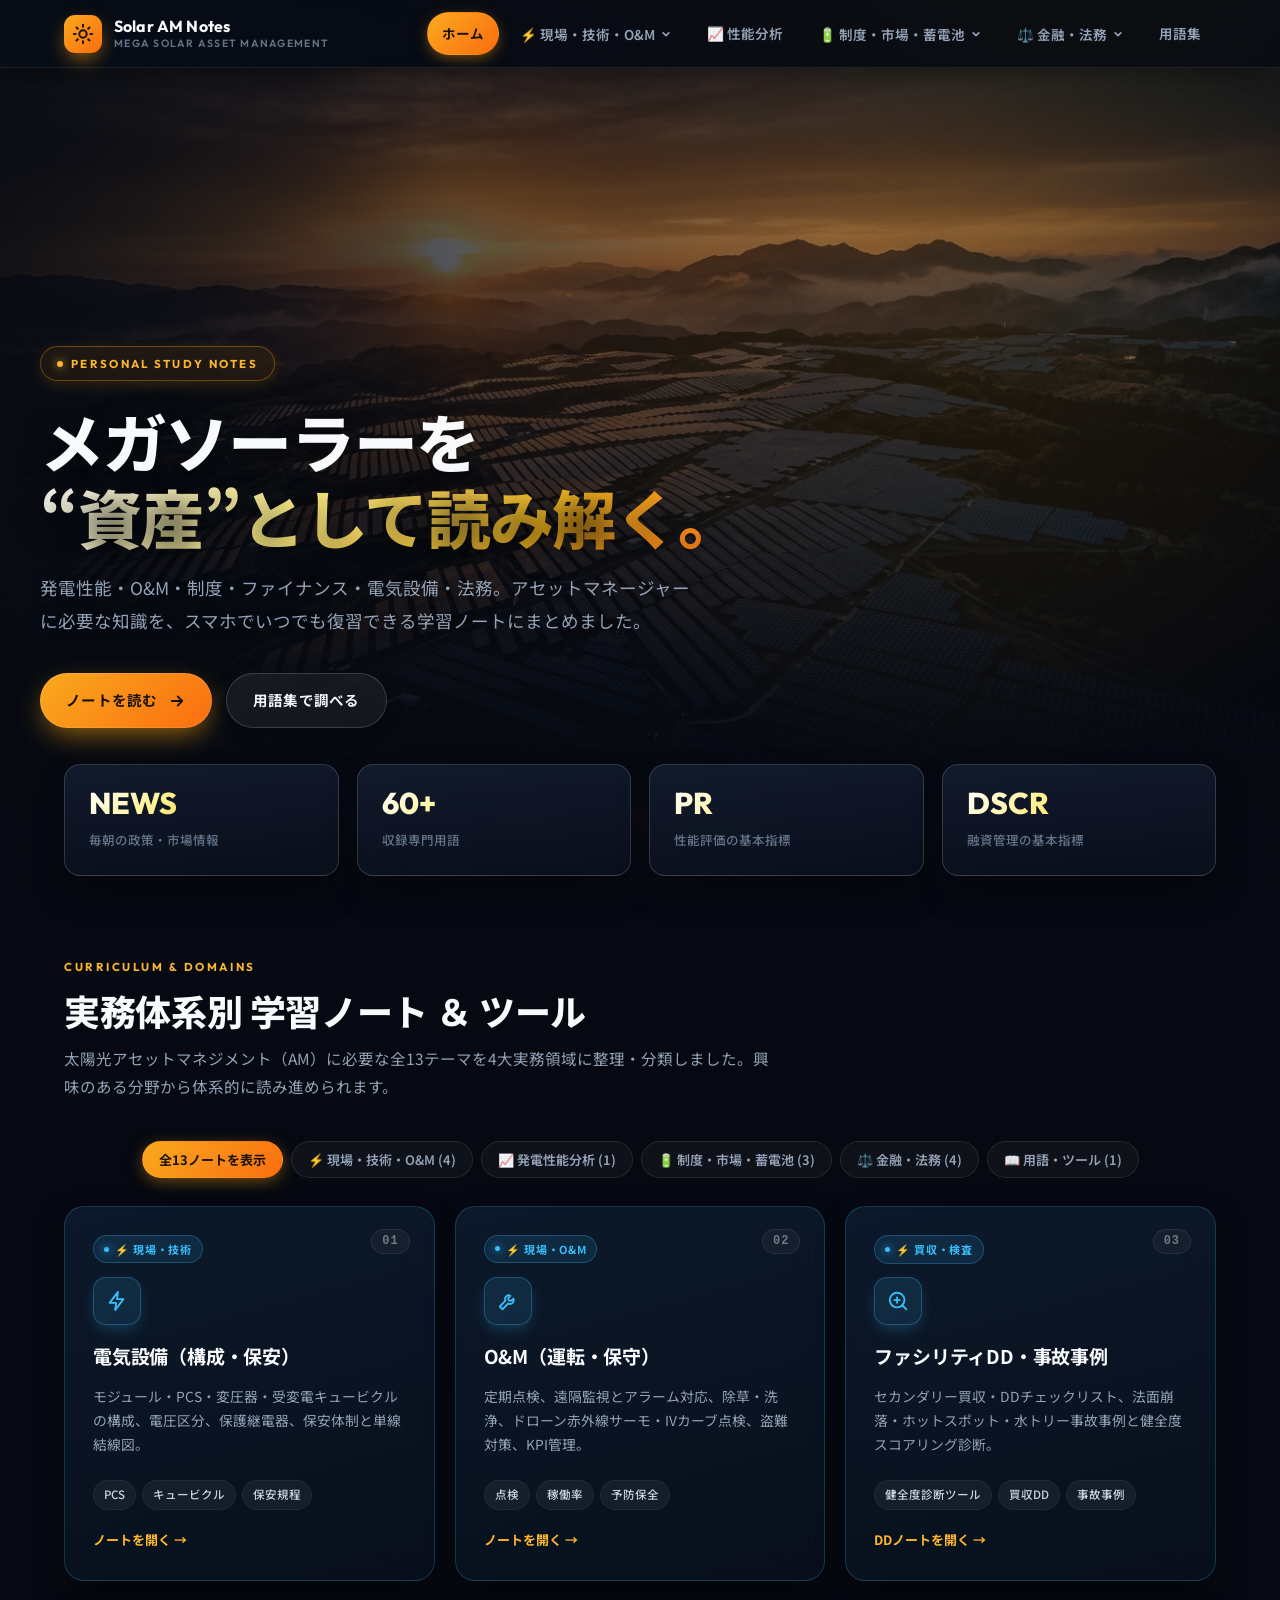
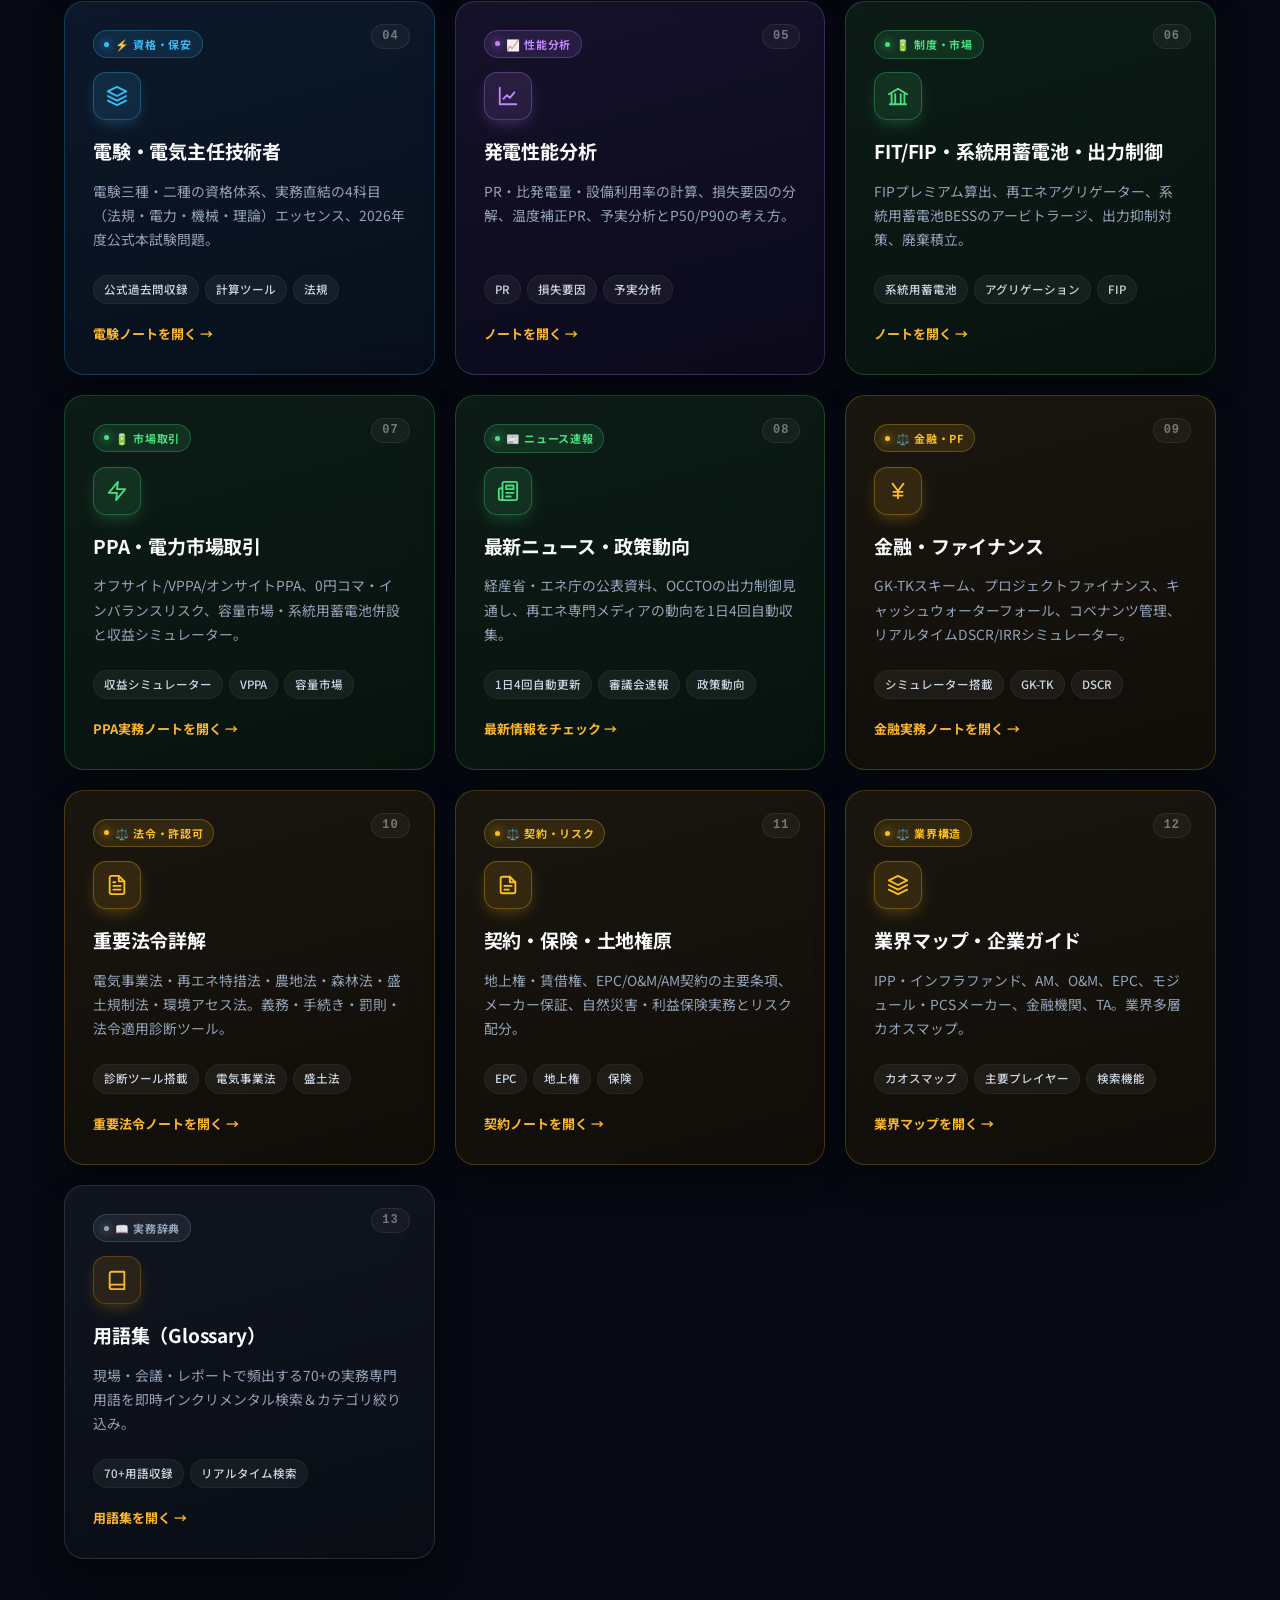
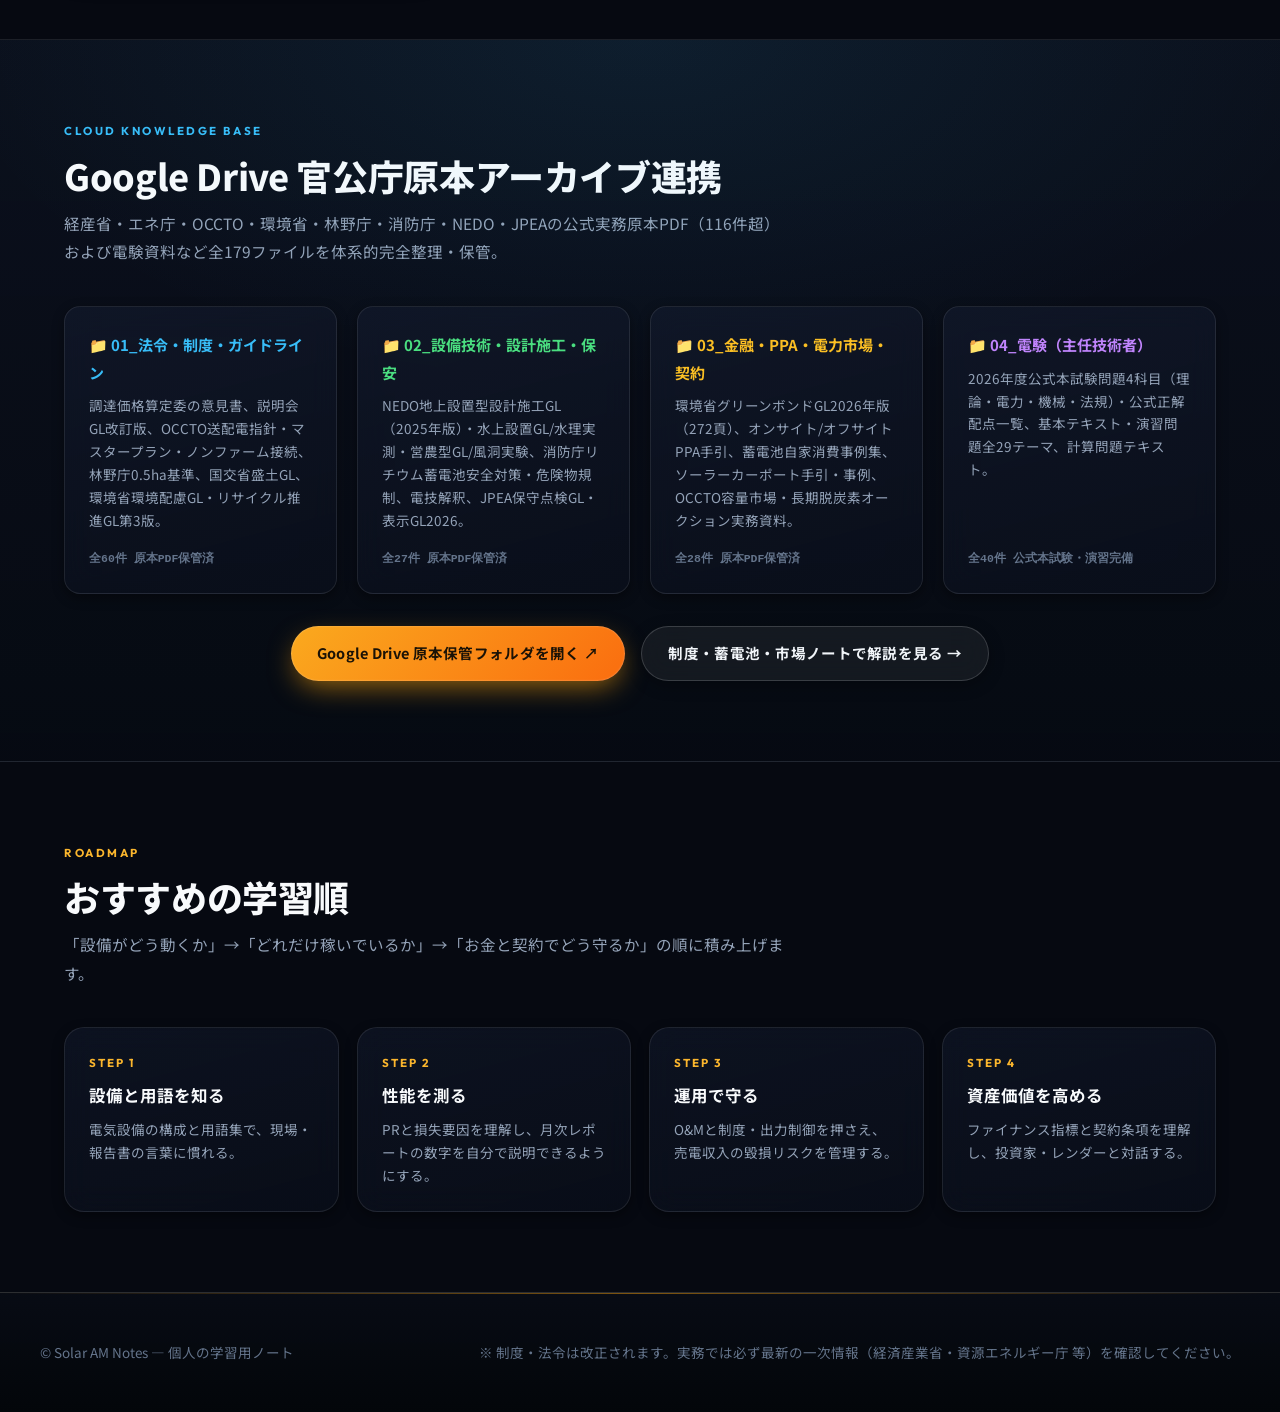
==== commit 5314e2b4: "docs: 官公庁・公的原本PDF 116件収集（100ノルマ達成）& Google Driveフォルダ体系的整頓 (全179ファイル完備)" ====
--- a/index.html
+++ b/index.html
@@ -220,38 +220,41 @@
         <div class="section-head reveal">
           <span class="kicker" style="color: #38bdf8;">Cloud Knowledge Base</span>
           <h2>Google Drive 官公庁原本アーカイブ連携</h2>
-          <p>経産省・エネ庁・OCCTO・環境省・林野庁・消防庁・EERE試験センターの公式原本PDF（計20件・約60MB）を自動収集・ナンバリング保管。</p>
+          <p>経産省・エネ庁・OCCTO・環境省・林野庁・消防庁・NEDO・JPEAの公式実務原本PDF（116件超）および電験資料など全179ファイルを体系的完全整理・保管。</p>
         </div>
 
         <div class="drive-grid reveal">
           <div class="drive-card">
             <div class="drive-card-title" style="color: #38bdf8;">📁 01_法令・制度・ガイドライン</div>
-            <p>調達価格算定委の最新意見書（R7/R6）、説明会GL改訂版、OCCTO出力抑制検証（東京/関西）、林野庁0.5ha基準、国交省盛土GL、環境省環境配慮GL。</p>
-            <div class="drive-card-count">全9件 原本PDF保管済</div>
+            <p>調達価格算定委の意見書、説明会GL改訂版、OCCTO送配電指針・マスタープラン・ノンファーム接続、林野庁0.5ha基準、国交省盛土GL、環境省環境配慮GL・リサイクル推進GL第3版。</p>
+            <div class="drive-card-count">全60件 原本PDF保管済</div>
           </div>
 
           <div class="drive-card">
             <div class="drive-card-title" style="color: #4ade80;">📁 02_設備技術・設計施工・保安</div>
-            <p>NEDO/JPEA地上設置型設計施工GL（構造計算解説原本）、総務省消防庁リチウムイオン蓄電池火災予防検討報告書。</p>
-            <div class="drive-card-count">全2件 原本PDF保管済</div>
-          </div>
-
-          <div class="drive-card">
-            <div class="drive-card-title" style="color: #fbbf24;">📁 03_事業性評価・金融・市場</div>
-            <p>OCCTO容量市場制度説明会資料（最新版）、容量市場実需給リクワイアメント説明会資料、PF審査基準・DD資料。</p>
-            <div class="drive-card-count">全2件 原本PDF保管済</div>
+            <p>NEDO地上設置型設計施工GL（2025年版）・水上設置GL/水理実測・営農型GL/風洞実験、消防庁リチウム蓄電池安全対策・危険物規制、電技解釈、JPEA保守点検GL・表示GL2026。</p>
+            <div class="drive-card-count">全27件 原本PDF保管済</div>
+          </div>
+
+          <div class="drive-card">
+            <div class="drive-card-title" style="color: #fbbf24;">📁 03_金融・PPA・電力市場・契約</div>
+            <p>環境省グリーンボンドGL2026年版（272頁）、オンサイト/オフサイトPPA手引、蓄電池自家消費事例集、ソーラーカーポート手引・事例、OCCTO容量市場・長期脱炭素オークション実務資料。</p>
+            <div class="drive-card-count">全28件 原本PDF保管済</div>
           </div>
 
           <div class="drive-card">
             <div class="drive-card-title" style="color: #c084fc;">📁 04_電験（主任技術者）</div>
-            <p>2026年度公式本試験問題4科目（理論・電力・機械・法規）、公式正解配点一覧、基本テキスト・演習問題全29テーマ。</p>
-            <div class="drive-card-count">テキスト＋演習29件＋公式試験</div>
-          </div>
-        </div>
-
-        <div style="text-align: center; margin-top: 2rem;" class="reveal">
-          <a href="notes/ppa-market.html#gdrive-docs" class="btn btn-ghost">
-            Drive資料体系インデックスと解説を見る →
+            <p>2026年度公式本試験問題4科目（理論・電力・機械・法規）・公式正解配点一覧、基本テキスト・演習問題全29テーマ、計算問題テキスト。</p>
+            <div class="drive-card-count">全40件 公式本試験・演習完備</div>
+          </div>
+        </div>
+
+        <div style="text-align: center; margin-top: 2rem; display: flex; justify-content: center; gap: 1rem; flex-wrap: wrap;" class="reveal">
+          <a href="https://drive.google.com/open?id=1DrJ6fb1ogmJ0mTASIJPvzN9IL0IlwR_Z&usp=drive_fs" target="_blank" rel="noopener noreferrer" class="btn btn-primary" id="btn-drive-folder">
+            Google Drive 原本保管フォルダを開く ↗
+          </a>
+          <a href="notes/ppa-market.html#gdrive-docs" class="btn btn-ghost" id="btn-drive-index">
+            制度・蓄電池・市場ノートで解説を見る →
           </a>
         </div>
       </div>
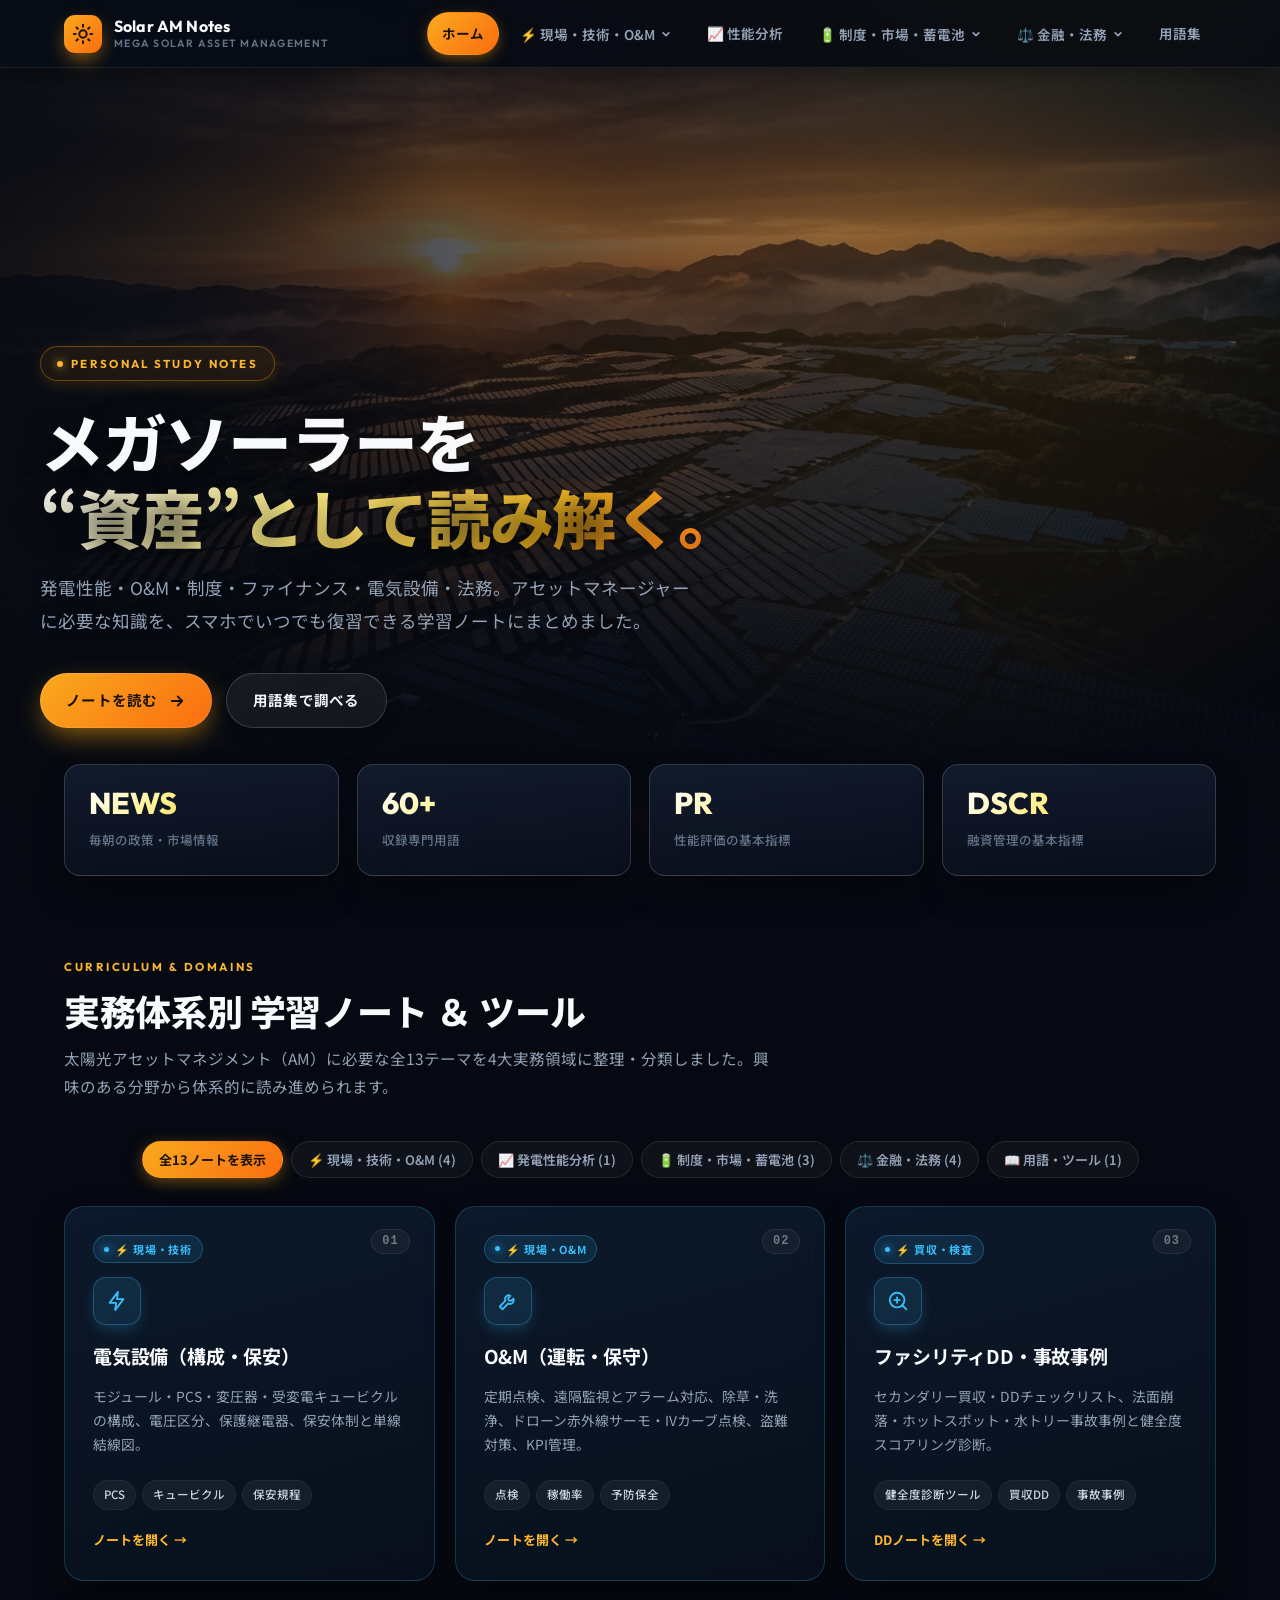
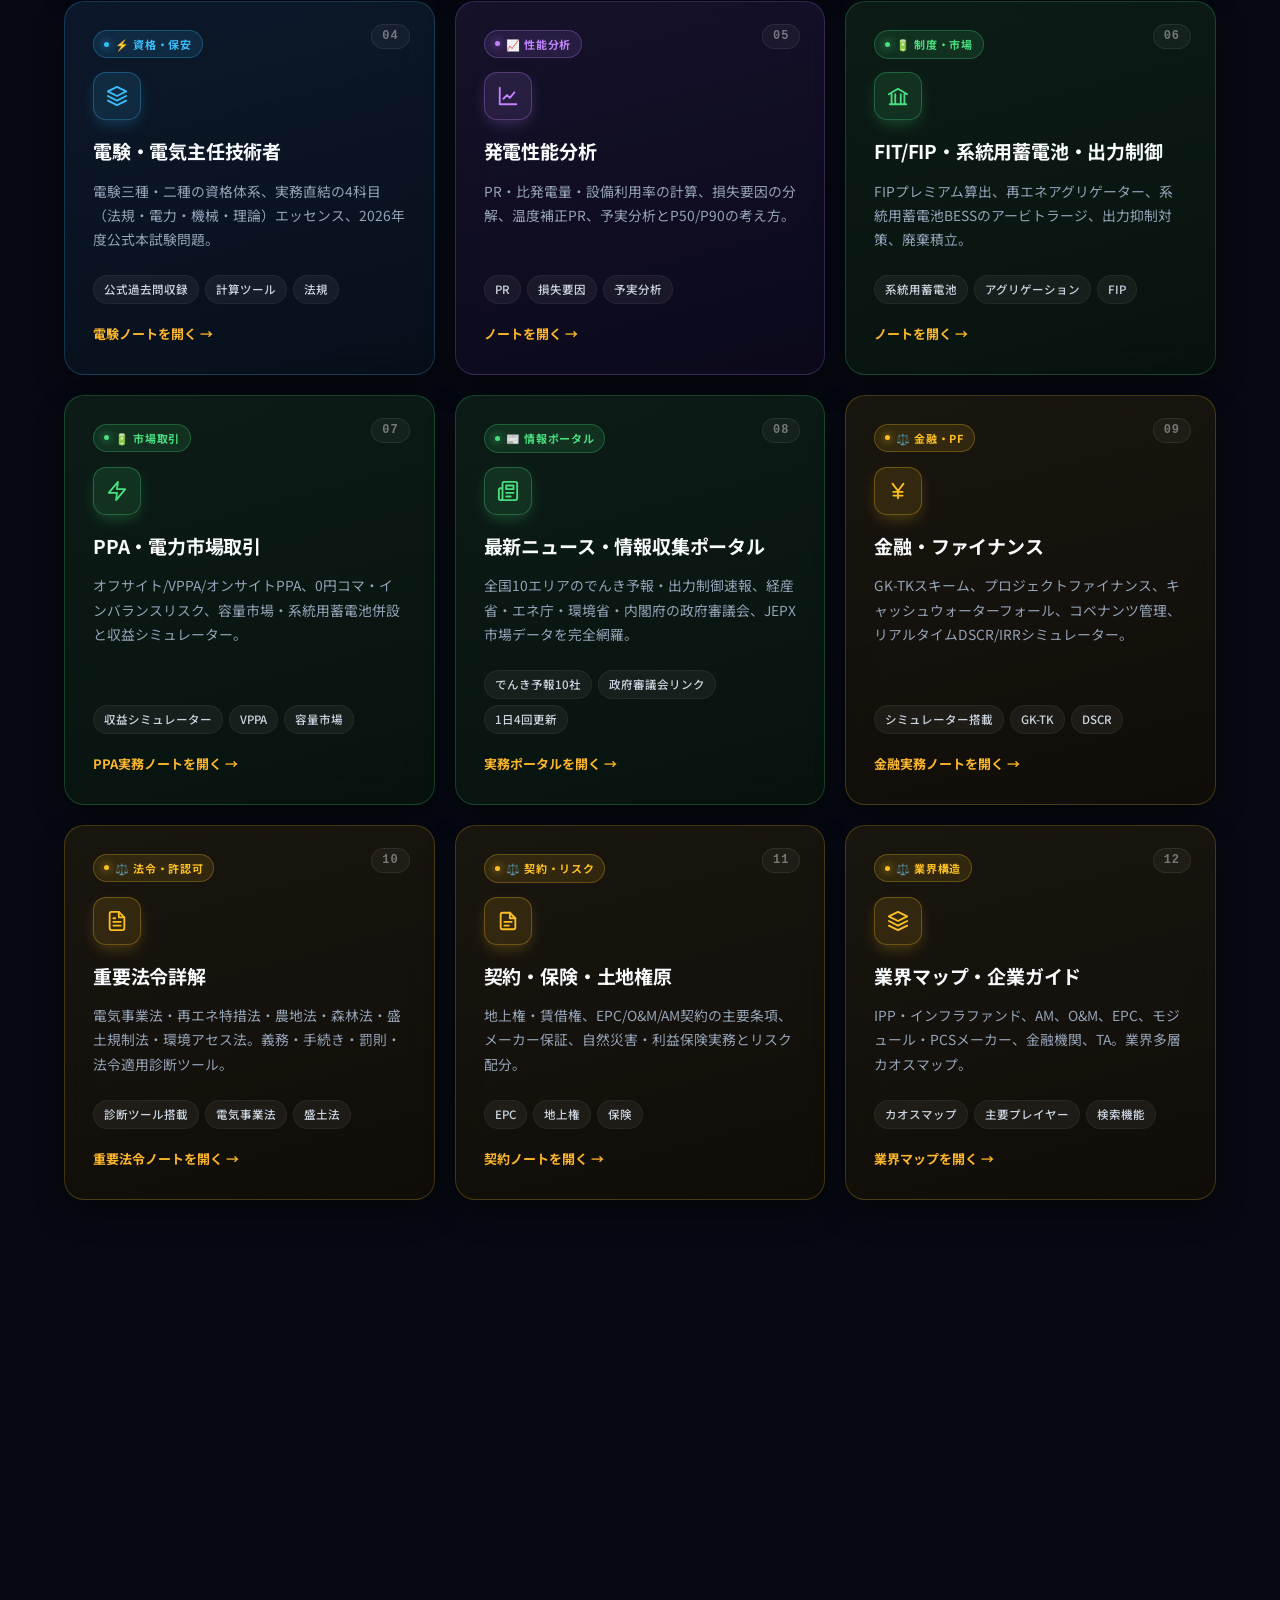
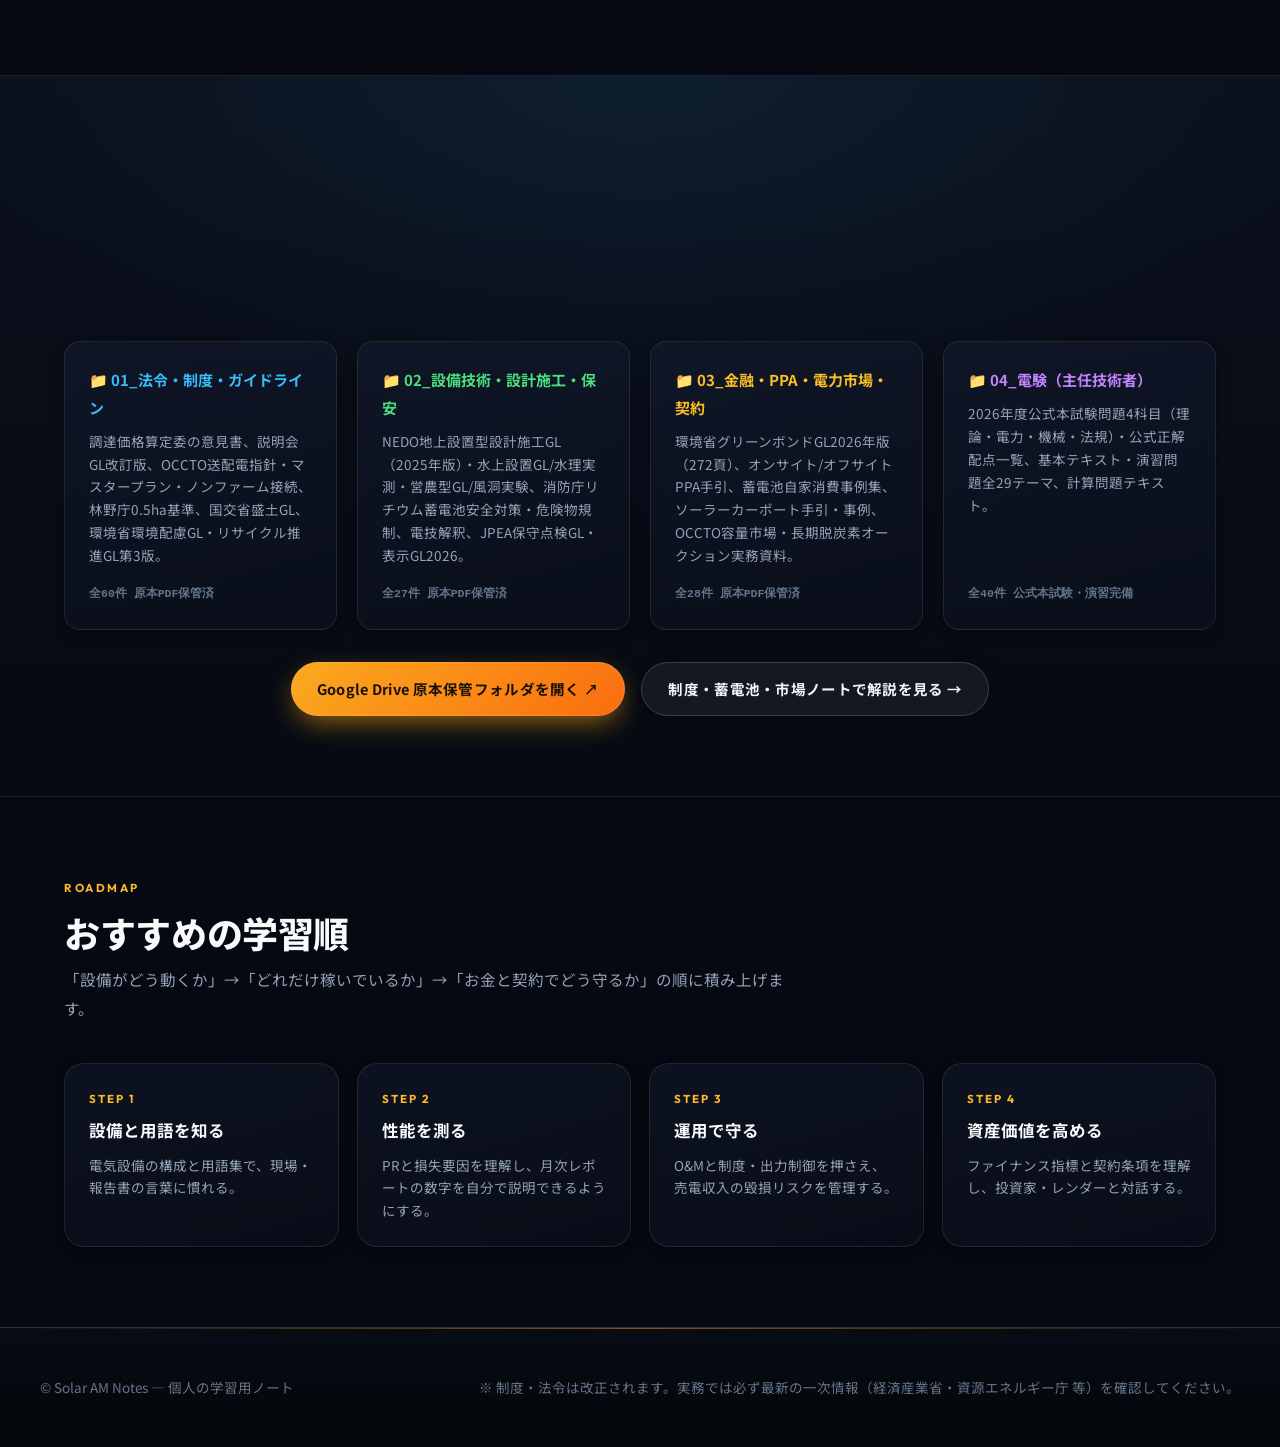
==== commit fb58ad88: "feat: でんき予報10エリア出力制御速報＆政府審議会ポータル完全マップ実装と原本PDF追加収集" ====
--- a/index.html
+++ b/index.html
@@ -150,13 +150,13 @@
         </a>
 
         <a class="card reveal" href="notes/news.html" id="card-news" data-cat="market">
-          <span class="badge-domain domain-market">📰 ニュース速報</span>
+          <span class="badge-domain domain-market">📰 情報ポータル</span>
           <span class="num">08</span>
           <span class="card-icon"><svg viewBox="0 0 24 24" fill="none" stroke="currentColor" stroke-width="2" stroke-linecap="round" stroke-linejoin="round"><path d="M4 22h16a2 2 0 0 0 2-2V4a2 2 0 0 0-2-2H8a2 2 0 0 0-2 2v16a2 2 0 0 1-2 2Zm0 0a2 2 0 0 1-2-2v-9c0-1.1.9-2 2-2h2"/><path d="M18 14h-8M15 18h-5M10 6h8v4h-8z"/></svg></span>
-          <h3>最新ニュース・政策動向</h3>
-          <p>経産省・エネ庁の公表資料、OCCTOの出力制御見通し、再エネ専門メディアの動向を1日4回自動収集。</p>
-          <div class="tags"><span class="tag">1日4回自動更新</span><span class="tag">審議会速報</span><span class="tag">政策動向</span></div>
-          <span class="more">最新情報をチェック →</span>
+          <h3>最新ニュース・情報収集ポータル</h3>
+          <p>全国10エリアのでんき予報・出力制御速報、経産省・エネ庁・環境省・内閣府の政府審議会、JEPX市場データを完全網羅。</p>
+          <div class="tags"><span class="tag">でんき予報10社</span><span class="tag">政府審議会リンク</span><span class="tag">1日4回更新</span></div>
+          <span class="more">実務ポータルを開く →</span>
         </a>
 
         <!-- ===== 領域4: 金融・法務・事業性 ===== -->
--- a/assets/css/style.css
+++ b/assets/css/style.css
@@ -1106,7 +1106,16 @@
   transition: transform .2s var(--ease), border-color .2s;
 }
 .source-card:hover { transform: translateY(-2px); border-color: var(--gold); }
-.source-card b { color: #fff; font-size: 15px; font-weight: 700; display: flex; align-items: center; justify-content: space-between; }
+.source-card b { color: #fff; font-size: 15px; font-weight: 700; display: flex; align-items: center; justify-content: space-between; gap: 8px; }
+.source-badge {
+  align-self: flex-start;
+  font-size: 11px;
+  font-weight: 700;
+  padding: 3px 8px;
+  border-radius: 6px;
+  letter-spacing: 0.04em;
+  margin-bottom: 2px;
+}
 .source-card p { margin: 0; font-size: 13.5px; color: var(--text-sub); line-height: 1.65; }
 
 /* ---------- Footer (Executive Slate & Gold Border) ---------- */
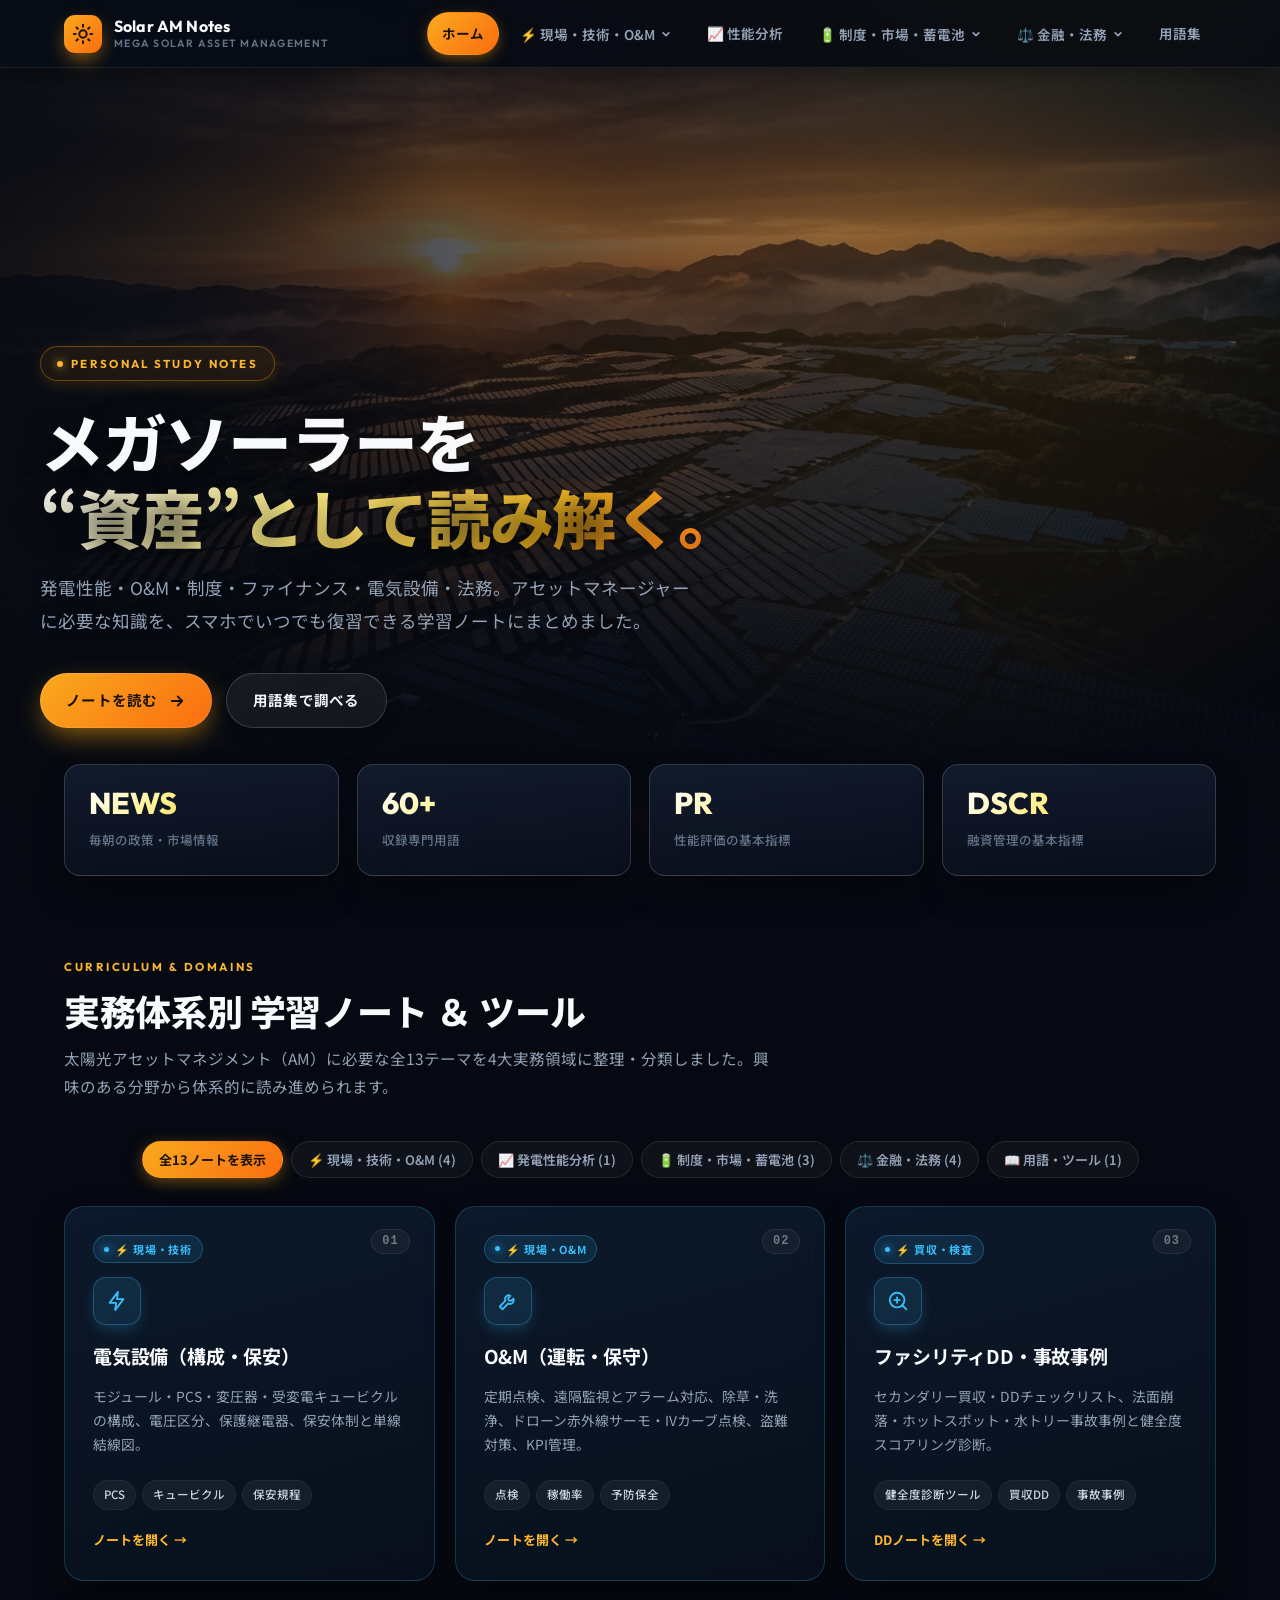
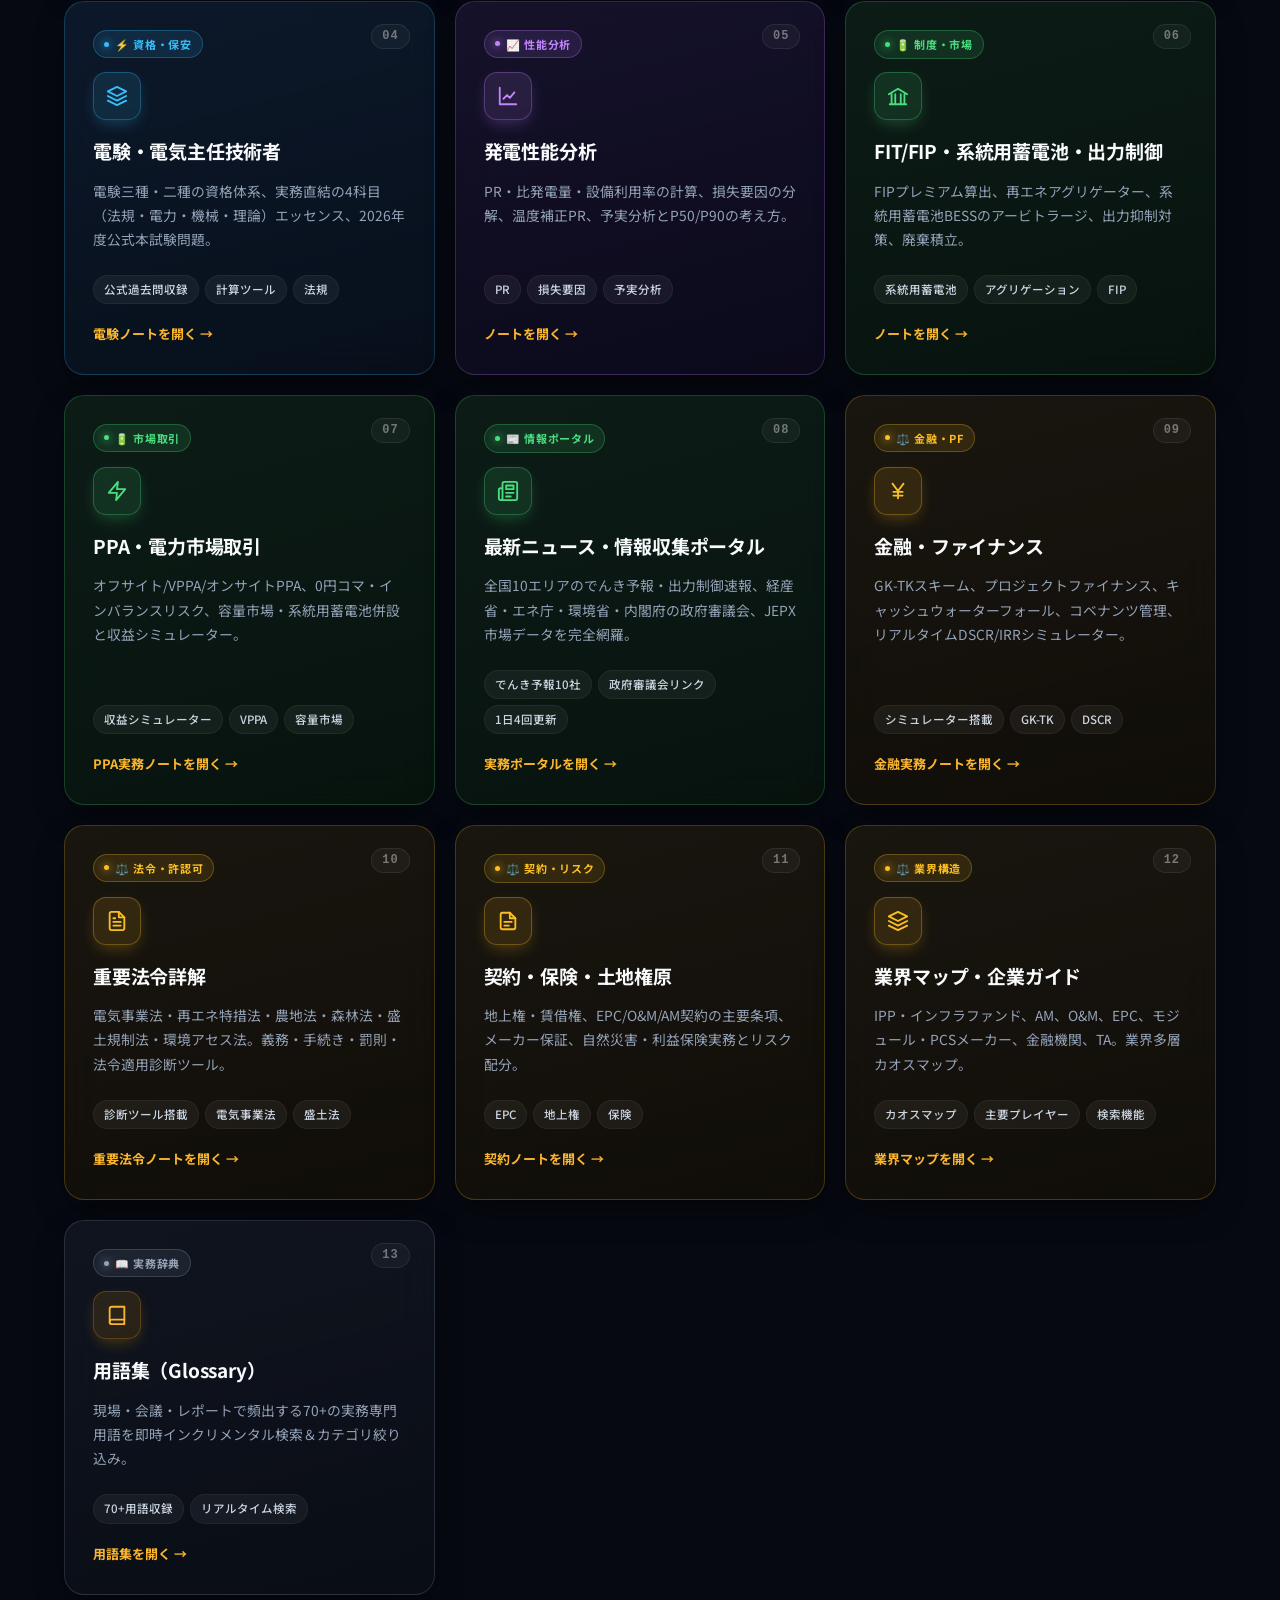
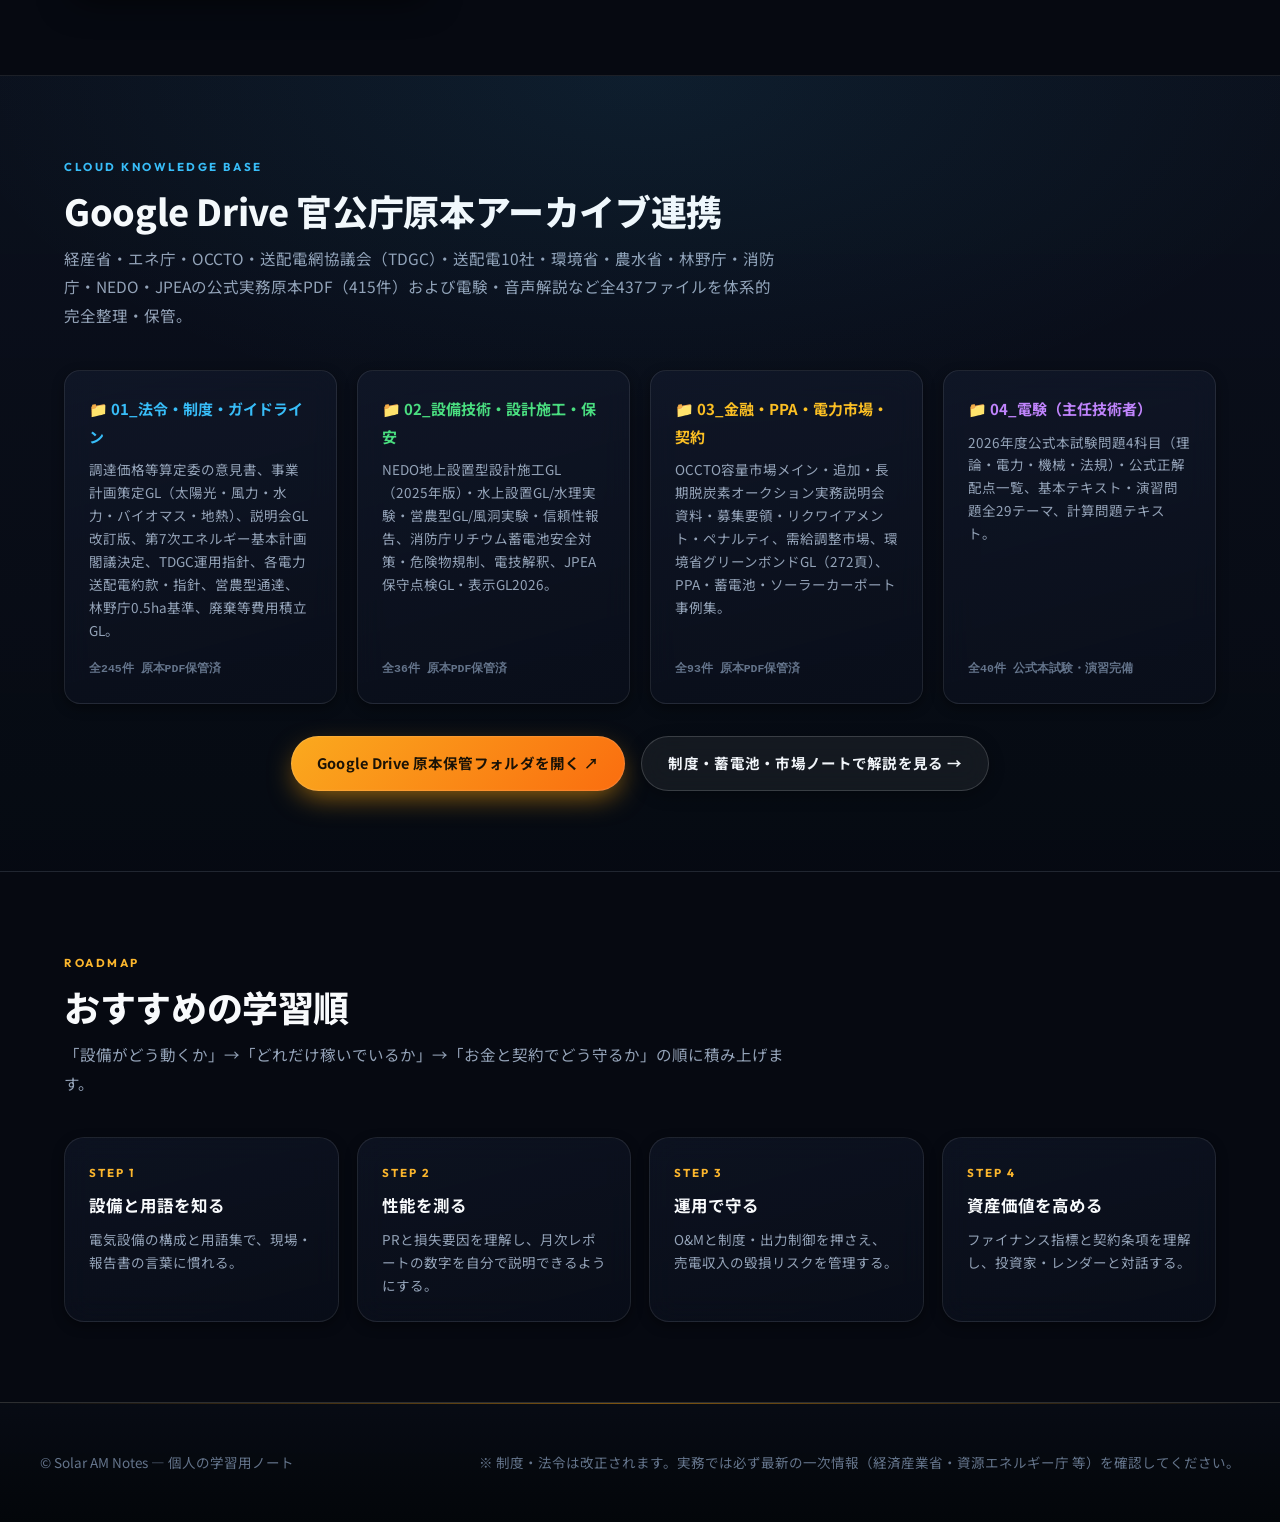
==== commit 74477440: "docs: 太陽光・再エネ公的原本PDF 200件超追加収集（全415件/437ファイル格納）& 資料体系インデックス更新" ====
--- a/index.html
+++ b/index.html
@@ -220,26 +220,26 @@
         <div class="section-head reveal">
           <span class="kicker" style="color: #38bdf8;">Cloud Knowledge Base</span>
           <h2>Google Drive 官公庁原本アーカイブ連携</h2>
-          <p>経産省・エネ庁・OCCTO・環境省・林野庁・消防庁・NEDO・JPEAの公式実務原本PDF（116件超）および電験資料など全179ファイルを体系的完全整理・保管。</p>
+          <p>経産省・エネ庁・OCCTO・送配電網協議会（TDGC）・送配電10社・環境省・農水省・林野庁・消防庁・NEDO・JPEAの公式実務原本PDF（415件）および電験・音声解説など全437ファイルを体系的完全整理・保管。</p>
         </div>
 
         <div class="drive-grid reveal">
           <div class="drive-card">
             <div class="drive-card-title" style="color: #38bdf8;">📁 01_法令・制度・ガイドライン</div>
-            <p>調達価格算定委の意見書、説明会GL改訂版、OCCTO送配電指針・マスタープラン・ノンファーム接続、林野庁0.5ha基準、国交省盛土GL、環境省環境配慮GL・リサイクル推進GL第3版。</p>
-            <div class="drive-card-count">全60件 原本PDF保管済</div>
+            <p>調達価格等算定委の意見書、事業計画策定GL（太陽光・風力・水力・バイオマス・地熱）、説明会GL改訂版、第7次エネルギー基本計画閣議決定、TDGC運用指針、各電力送配電約款・指針、営農型通達、林野庁0.5ha基準、廃棄等費用積立GL。</p>
+            <div class="drive-card-count">全245件 原本PDF保管済</div>
           </div>
 
           <div class="drive-card">
             <div class="drive-card-title" style="color: #4ade80;">📁 02_設備技術・設計施工・保安</div>
-            <p>NEDO地上設置型設計施工GL（2025年版）・水上設置GL/水理実測・営農型GL/風洞実験、消防庁リチウム蓄電池安全対策・危険物規制、電技解釈、JPEA保守点検GL・表示GL2026。</p>
-            <div class="drive-card-count">全27件 原本PDF保管済</div>
+            <p>NEDO地上設置型設計施工GL（2025年版）・水上設置GL/水理実験・営農型GL/風洞実験・信頼性報告、消防庁リチウム蓄電池安全対策・危険物規制、電技解釈、JPEA保守点検GL・表示GL2026。</p>
+            <div class="drive-card-count">全36件 原本PDF保管済</div>
           </div>
 
           <div class="drive-card">
             <div class="drive-card-title" style="color: #fbbf24;">📁 03_金融・PPA・電力市場・契約</div>
-            <p>環境省グリーンボンドGL2026年版（272頁）、オンサイト/オフサイトPPA手引、蓄電池自家消費事例集、ソーラーカーポート手引・事例、OCCTO容量市場・長期脱炭素オークション実務資料。</p>
-            <div class="drive-card-count">全28件 原本PDF保管済</div>
+            <p>OCCTO容量市場メイン・追加・長期脱炭素オークション実務説明会資料・募集要領・リクワイアメント・ペナルティ、需給調整市場、環境省グリーンボンドGL（272頁）、PPA・蓄電池・ソーラーカーポート事例集。</p>
+            <div class="drive-card-count">全93件 原本PDF保管済</div>
           </div>
 
           <div class="drive-card">
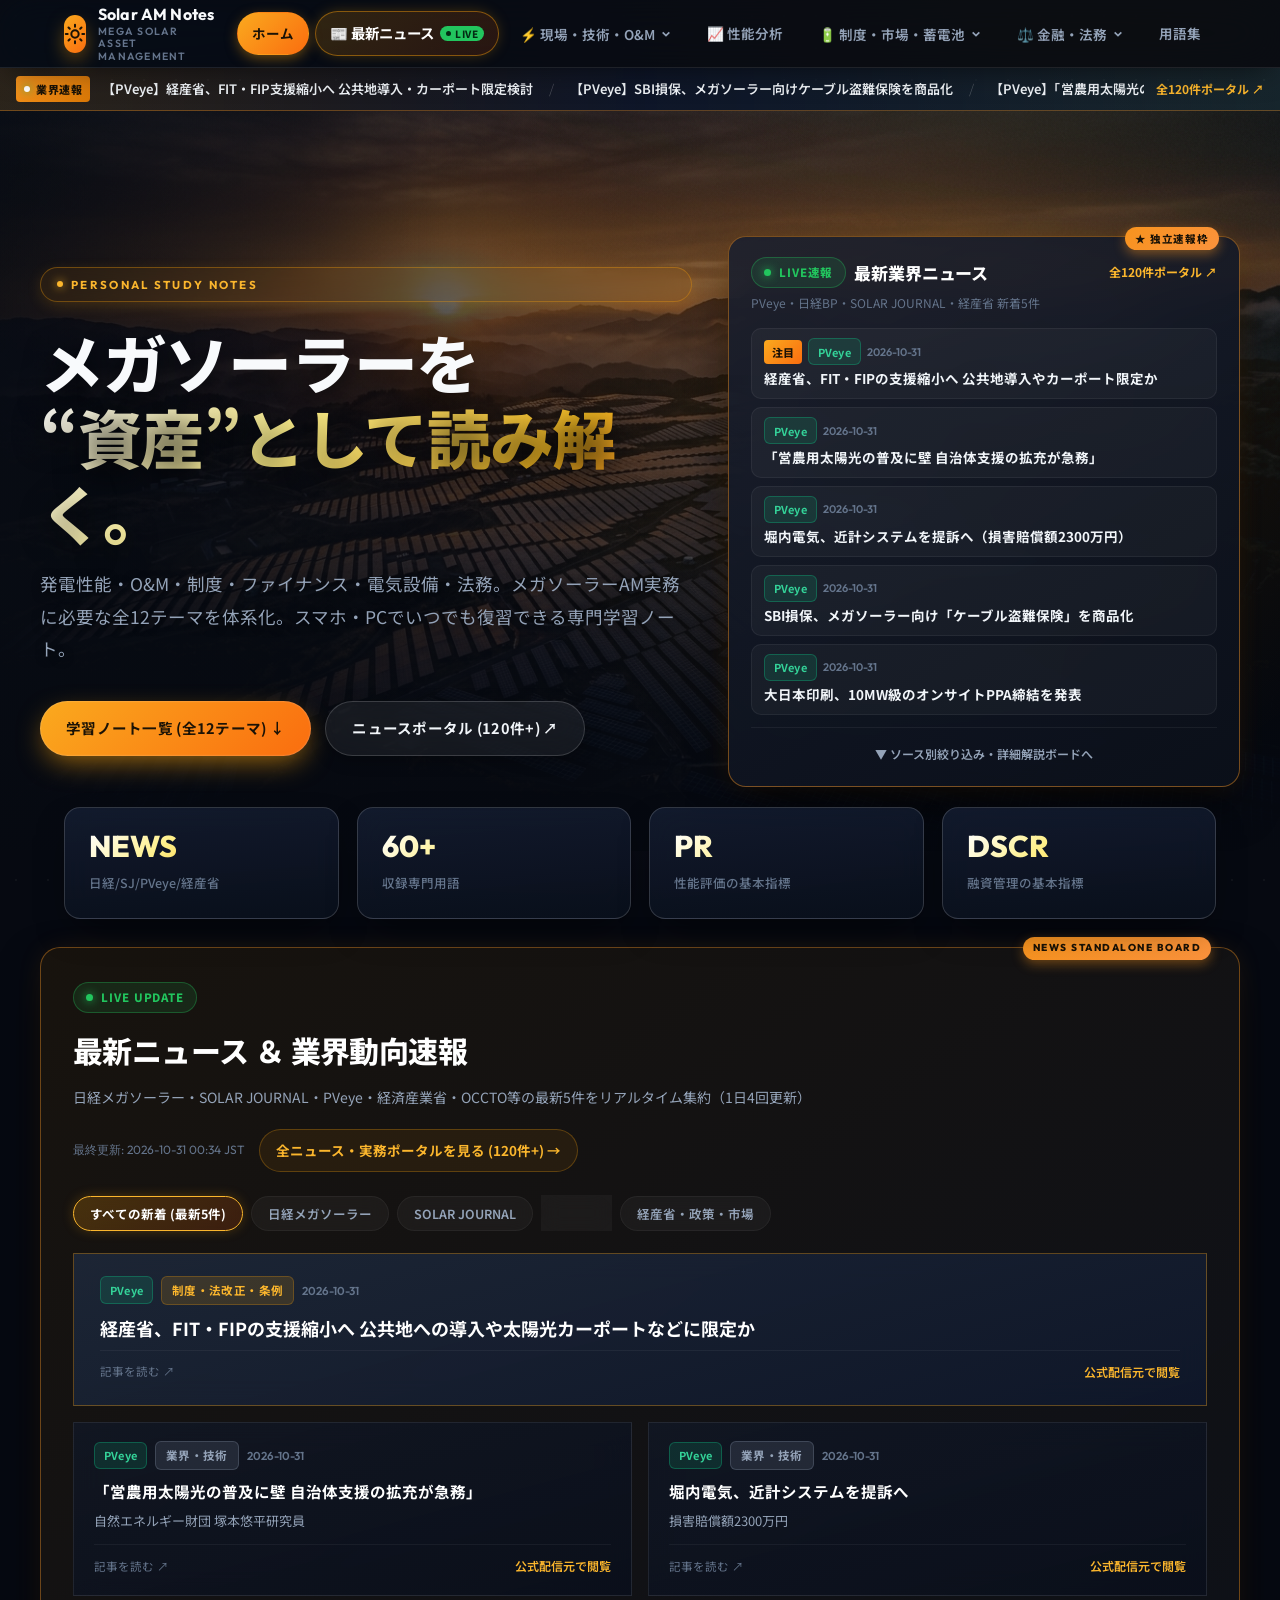
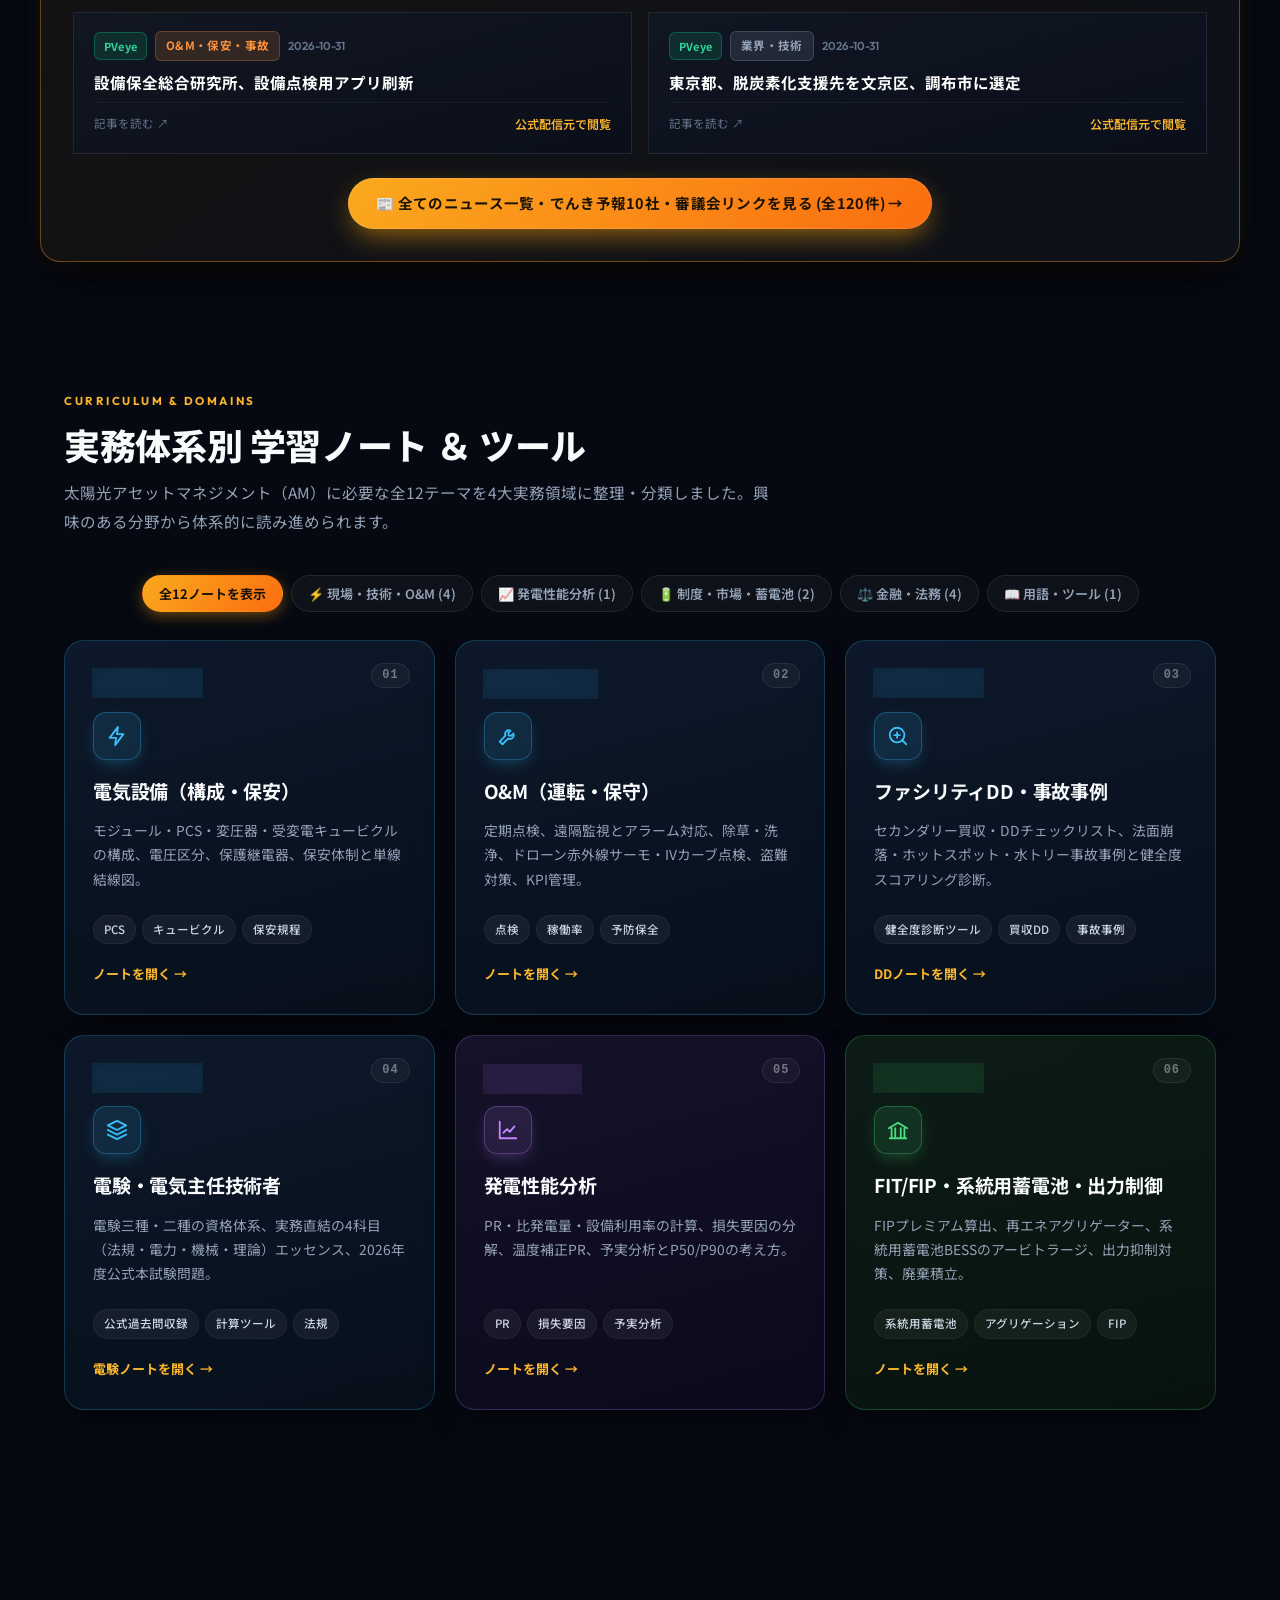
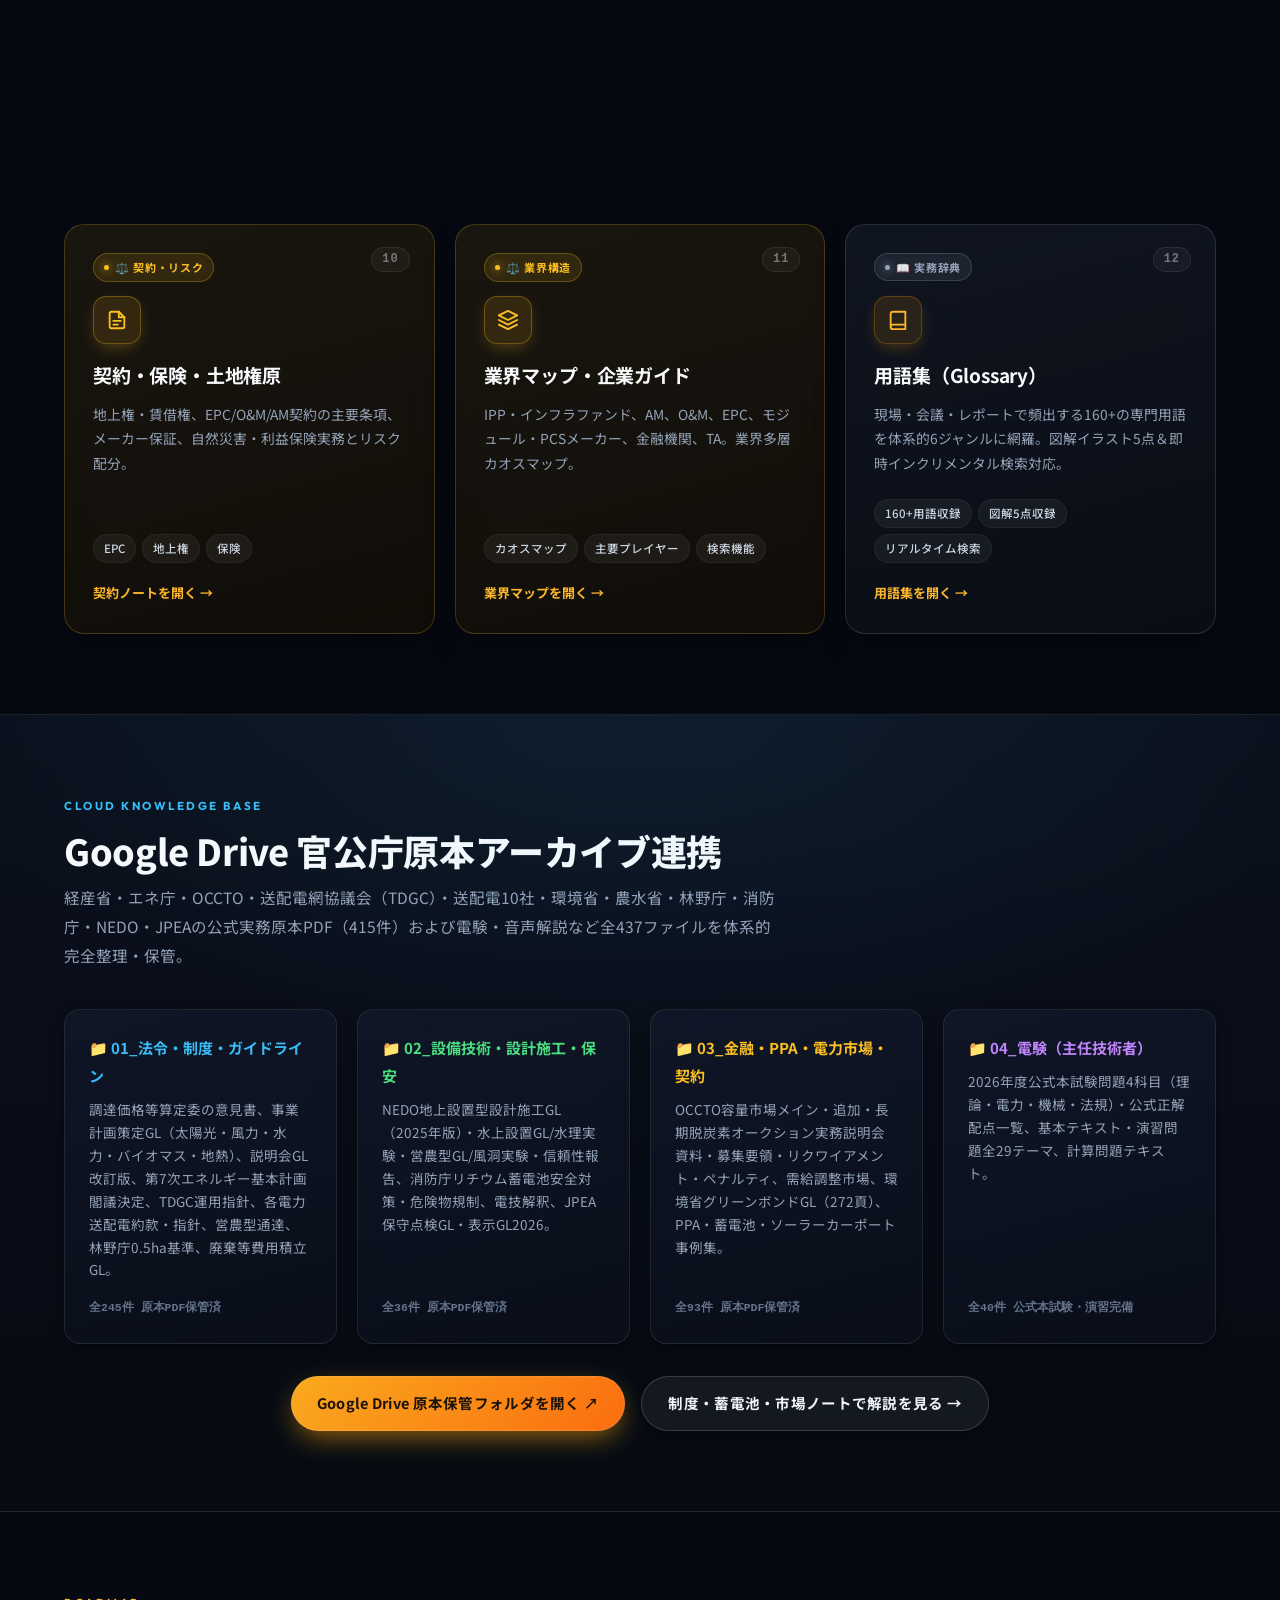
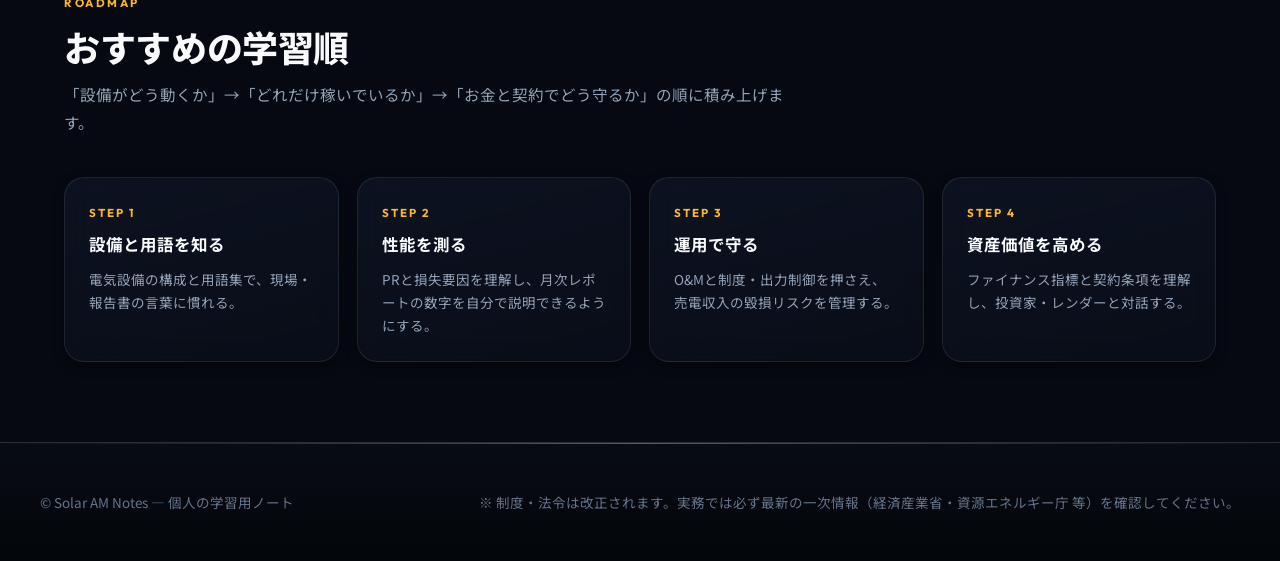
==== commit b54b0116: "feat: ニュース別枠化（トップ速報ボード/ティッカー）・点検情報大幅拡充（耐圧試験/メガー/接地/油中ガス）・用語集162語図解5点追加" ====
--- a/index.html
+++ b/index.html
@@ -29,47 +29,236 @@
     </div>
   </header>
 
+  <!-- ===== ヘッダー直下：最優先速報ティッカーバー（サイトを開いて最速で目に入る独立枠） ===== -->
+  <aside class="top-breaking-bar" aria-label="業界最新ニュース速報ティッカー">
+    <div class="top-breaking-inner">
+      <span class="breaking-badge"><span class="live-dot"></span>業界速報</span>
+      <div class="breaking-marquee">
+        <a class="breaking-link" href="https://www.pveye.jp/eye_sight/view/6938/" target="_blank" rel="noopener noreferrer">【PVeye】経産省、FIT・FIP支援縮小へ 公共地導入・カーポート限定検討</a>
+        <span class="breaking-sep">/</span>
+        <a class="breaking-link" href="https://www.pveye.jp/inside_news/view/6944/" target="_blank" rel="noopener noreferrer">【PVeye】SBI損保、メガソーラー向けケーブル盗難保険を商品化</a>
+        <span class="breaking-sep">/</span>
+        <a class="breaking-link" href="https://www.pveye.jp/eye_sight/view/6964/" target="_blank" rel="noopener noreferrer">【PVeye】「営農用太陽光の普及に壁 自治体支援拡充が急務」</a>
+      </div>
+      <a class="breaking-all-link" href="news.html">全120件ポータル ↗</a>
+    </div>
+  </aside>
+
   <main>
-    <!-- ===== Hero ===== -->
-    <section class="hero">
+    <!-- ===== Hero (ファーストビュー 2カラム独立ニュース枠) ===== -->
+    <section class="hero hero-split">
       <div class="hero-bg" role="img" aria-label="夕暮れのメガソーラー発電所"></div>
-      <div class="hero-inner">
-        <span class="eyebrow">Personal Study Notes</span>
-        <h1>メガソーラーを<br><span class="grad-text">“資産”として読み解く。</span></h1>
-        <p class="lead">発電性能・O&amp;M・制度・ファイナンス・電気設備・法務。アセットマネージャーに必要な知識を、スマホでいつでも復習できる学習ノートにまとめました。</p>
-        <div class="hero-actions">
-          <a class="btn btn-primary" href="#topics" id="btn-start">ノートを読む
-            <svg width="18" height="18" viewBox="0 0 24 24" fill="none" stroke="currentColor" stroke-width="2.4" stroke-linecap="round" stroke-linejoin="round"><path d="M5 12h14M13 6l6 6-6 6"/></svg>
-          </a>
-          <a class="btn btn-ghost" href="notes/glossary.html" id="btn-glossary">用語集で調べる</a>
-        </div>
+      <div class="hero-inner hero-split-inner">
+        
+        <!-- 左カラム: 学習ポータル メインコンセプト -->
+        <div class="hero-col-main">
+          <span class="eyebrow">Personal Study Notes</span>
+          <h1>メガソーラーを<br><span class="grad-text">“資産”として読み解く。</span></h1>
+          <p class="lead">発電性能・O&amp;M・制度・ファイナンス・電気設備・法務。メガソーラーAM実務に必要な全12テーマを体系化。スマホ・PCでいつでも復習できる専門学習ノート。</p>
+          <div class="hero-actions">
+            <a class="btn btn-primary" href="#topics" id="btn-start">学習ノート一覧 (全12テーマ) ↓</a>
+            <a class="btn btn-ghost" href="news.html" id="btn-news-portal">ニュースポータル (120件+) ↗</a>
+          </div>
+        </div>
+
+        <!-- 右カラム: 【最優先・独立別枠】ファーストビュー最新ニュース速報枠 -->
+        <aside class="hero-col-news" aria-label="ファーストビュー最新ニュース速報枠">
+          <div class="hero-news-box">
+            <div class="hero-news-box-head">
+              <div class="hero-news-head-title">
+                <span class="live-indicator"><span class="live-dot"></span>LIVE速報</span>
+                <h3>最新業界ニュース</h3>
+              </div>
+              <a class="hero-news-all-link" href="news.html">全120件ポータル ↗</a>
+            </div>
+            <p class="hero-news-box-sub">PVeye・日経BP・SOLAR JOURNAL・経産省 新着5件</p>
+            
+            <div class="hero-news-list">
+              <a class="hero-news-item" href="https://www.pveye.jp/eye_sight/view/6938/" target="_blank" rel="noopener noreferrer">
+                <div class="hero-news-item-meta">
+                  <span class="news-featured-tag">注目</span>
+                  <span class="badge-source source-pveye">PVeye</span>
+                  <span class="news-date">2026-10-31</span>
+                </div>
+                <h4 class="hero-news-item-title">経産省、FIT・FIPの支援縮小へ 公共地導入やカーポート限定か</h4>
+              </a>
+
+              <a class="hero-news-item" href="https://www.pveye.jp/eye_sight/view/6964/" target="_blank" rel="noopener noreferrer">
+                <div class="hero-news-item-meta">
+                  <span class="badge-source source-pveye">PVeye</span>
+                  <span class="news-date">2026-10-31</span>
+                </div>
+                <h4 class="hero-news-item-title">「営農用太陽光の普及に壁 自治体支援の拡充が急務」</h4>
+              </a>
+
+              <a class="hero-news-item" href="https://www.pveye.jp/eye_sight/view/6974/" target="_blank" rel="noopener noreferrer">
+                <div class="hero-news-item-meta">
+                  <span class="badge-source source-pveye">PVeye</span>
+                  <span class="news-date">2026-10-31</span>
+                </div>
+                <h4 class="hero-news-item-title">堀内電気、近計システムを提訴へ（損害賠償額2300万円）</h4>
+              </a>
+
+              <a class="hero-news-item" href="https://www.pveye.jp/inside_news/view/6944/" target="_blank" rel="noopener noreferrer">
+                <div class="hero-news-item-meta">
+                  <span class="badge-source source-pveye">PVeye</span>
+                  <span class="news-date">2026-10-31</span>
+                </div>
+                <h4 class="hero-news-item-title">SBI損保、メガソーラー向け「ケーブル盗難保険」を商品化</h4>
+              </a>
+
+              <a class="hero-news-item" href="https://www.pveye.jp/inside_news/view/6945/" target="_blank" rel="noopener noreferrer">
+                <div class="hero-news-item-meta">
+                  <span class="badge-source source-pveye">PVeye</span>
+                  <span class="news-date">2026-10-31</span>
+                </div>
+                <h4 class="hero-news-item-title">大日本印刷、10MW級のオンサイトPPA締結を発表</h4>
+              </a>
+            </div>
+
+            <div class="hero-news-box-foot">
+              <a class="hero-news-foot-btn" href="#latest-news-section">▼ ソース別絞り込み・詳細解説ボードへ</a>
+            </div>
+          </div>
+        </aside>
+
       </div>
     </section>
 
     <!-- ===== Stats ===== -->
     <div class="section" style="padding-top:0;padding-bottom:0">
       <div class="stats reveal">
-        <div class="stat"><b class="grad-text">NEWS</b><span>毎朝の政策・市場情報</span></div>
+        <div class="stat"><b class="grad-text">NEWS</b><span>日経/SJ/PVeye/経産省</span></div>
         <div class="stat"><b class="grad-text">60+</b><span>収録専門用語</span></div>
         <div class="stat"><b class="grad-text">PR</b><span>性能評価の基本指標</span></div>
         <div class="stat"><b class="grad-text">DSCR</b><span>融資管理の基本指標</span></div>
       </div>
     </div>
+
+    <!-- ===== 【特設・最優先独立別枠】最新ニュース＆業界動向速報ボード ===== -->
+    <section class="section home-news-section news-standalone-board" id="latest-news-section" aria-labelledby="home-news-title">
+      <div class="home-news-header reveal">
+        <div class="home-news-title-wrap">
+          <span class="live-indicator"><span class="live-dot"></span>LIVE UPDATE</span>
+          <h2 id="home-news-title">最新ニュース ＆ 業界動向速報</h2>
+          <p>日経メガソーラー・SOLAR JOURNAL・PVeye・経済産業省・OCCTO等の最新5件をリアルタイム集約（1日4回更新）</p>
+        </div>
+        <div class="home-news-actions">
+          <span class="home-news-updated" id="home-news-updated">毎日自動更新中</span>
+          <a class="btn-more-news" href="news.html">全ニュース・実務ポータルを見る (120件+) →</a>
+        </div>
+      </div>
+
+      <!-- クイックソース切り替えフィルター -->
+      <div class="filter-chips home-news-chips" id="home-news-chips" role="group" aria-label="ニュースソースで絞り込み">
+        <button class="chip active" data-source="all">すべての新着 (最新5件)</button>
+        <button class="chip" data-source="日経BP メガソーラービジネス">日経メガソーラー</button>
+        <button class="chip" data-source="SOLAR JOURNAL">SOLAR JOURNAL</button>
+        <button class="chip" data-source="PVeye">PVeye</button>
+        <button class="chip" data-source="policy_market">経産省・政策・市場</button>
+      </div>
+
+      <!-- ニュースカード一覧（静的HTML初期レンダリング＋JSインタラクティブ両対応：最新5件） -->
+      <div class="home-news-grid" id="home-news-cards">
+        <a class="home-news-card" href="https://www.pveye.jp/eye_sight/view/6938/" target="_blank" rel="noopener noreferrer">
+          <div>
+            <div class="home-news-meta">
+              <span class="news-featured-tag">注目</span>
+              <span class="badge-source source-pveye">PVeye</span>
+              <span class="news-cat cat-policy">制度・法改正・条例</span>
+              <span class="news-date">2026-10-31</span>
+            </div>
+            <h3 class="home-news-title">経産省、FIT・FIPの支援縮小へ 公共地への導入や太陽光カーポートなどに限定か</h3>
+            <p class="home-news-summary">2026年以降のFIT/FIP買取制度の見直し議論が加速。野立てメガソーラーへの支援を段階的に縮小し、公共施設やソーラーカーポート等への重点配分を検討。</p>
+          </div>
+          <div class="home-news-foot">
+            <span>記事を読む ↗</span>
+            <span class="home-news-link-btn">公式配信元で閲覧</span>
+          </div>
+        </a>
+        <a class="home-news-card" href="https://www.pveye.jp/eye_sight/view/6964/" target="_blank" rel="noopener noreferrer">
+          <div>
+            <div class="home-news-meta">
+              <span class="badge-source source-pveye">PVeye</span>
+              <span class="news-cat cat-industry">業界・技術</span>
+              <span class="news-date">2026-10-31</span>
+            </div>
+            <h3 class="home-news-title">「営農用太陽光の普及に壁 自治体支援の拡充が急務」</h3>
+            <p class="home-news-summary">自然エネルギー財団 塚本悠平研究員による営農型太陽光（ソーラーシェアリング）の最新レポート。農地転用基準や地域共生における課題を提示。</p>
+          </div>
+          <div class="home-news-foot">
+            <span>記事を読む ↗</span>
+            <span class="home-news-link-btn">公式配信元で閲覧</span>
+          </div>
+        </a>
+        <a class="home-news-card" href="https://www.pveye.jp/eye_sight/view/6974/" target="_blank" rel="noopener noreferrer">
+          <div>
+            <div class="home-news-meta">
+              <span class="badge-source source-pveye">PVeye</span>
+              <span class="news-cat cat-industry">業界・技術</span>
+              <span class="news-date">2026-10-31</span>
+            </div>
+            <h3 class="home-news-title">堀内電気、近計システムを提訴へ（損害賠償額2300万円）</h3>
+            <p class="home-news-summary">太陽光発電遠隔監視・計測機器の納入を巡る損害賠償請求訴訟。業界内の機器トラブルと契約不適合責任の実務リスク。</p>
+          </div>
+          <div class="home-news-foot">
+            <span>記事を読む ↗</span>
+            <span class="home-news-link-btn">公式配信元で閲覧</span>
+          </div>
+        </a>
+        <a class="home-news-card" href="https://www.pveye.jp/inside_news/view/6944/" target="_blank" rel="noopener noreferrer">
+          <div>
+            <div class="home-news-meta">
+              <span class="badge-source source-pveye">PVeye</span>
+              <span class="news-cat cat-om_tech">O&amp;M・保安・事故</span>
+              <span class="news-date">2026-10-31</span>
+            </div>
+            <h3 class="home-news-title">SBI損保、メガソーラー向け「ケーブル盗難保険」を商品化</h3>
+            <p class="home-news-summary">送電用銅線ケーブルの切断盗難が多発する事態を受け、防犯センサー・カメラ設置等を条件に復旧費用や売電損失を補償する専用特約を新設。</p>
+          </div>
+          <div class="home-news-foot">
+            <span>記事を読む ↗</span>
+            <span class="home-news-link-btn">公式配信元で閲覧</span>
+          </div>
+        </a>
+        <a class="home-news-card" href="https://www.pveye.jp/inside_news/view/6945/" target="_blank" rel="noopener noreferrer">
+          <div>
+            <div class="home-news-meta">
+              <span class="badge-source source-pveye">PVeye</span>
+              <span class="news-cat cat-market">市場・出力制御・PPA</span>
+              <span class="news-date">2026-10-31</span>
+            </div>
+            <h3 class="home-news-title">大日本印刷、10MW級のオンサイトPPA締結を発表</h3>
+            <p class="home-news-summary">事業所屋根等を活用した大規模オンサイトコーポレートPPAを推進。非FIT再エネ調達と長期脱炭素目標の達成を加速。</p>
+          </div>
+          <div class="home-news-foot">
+            <span>記事を読む ↗</span>
+            <span class="home-news-link-btn">公式配信元で閲覧</span>
+          </div>
+        </a>
+      </div>
+
+      <div class="home-news-footer reveal">
+        <a class="btn btn-primary" href="news.html" style="padding: 12px 28px;">
+          📰 全てのニュース一覧・でんき予報10社・審議会リンクを見る (全120件) →
+        </a>
+      </div>
+    </section>
 
     <!-- ===== Topics ===== -->
     <section class="section" id="topics" aria-labelledby="topics-title">
       <div class="section-head reveal">
         <span class="kicker">Curriculum &amp; Domains</span>
         <h2 id="topics-title">実務体系別 学習ノート ＆ ツール</h2>
-        <p>太陽光アセットマネジメント（AM）に必要な全13テーマを4大実務領域に整理・分類しました。興味のある分野から体系的に読み進められます。</p>
+        <p>太陽光アセットマネジメント（AM）に必要な全12テーマを4大実務領域に整理・分類しました。興味のある分野から体系的に読み進められます。</p>
       </div>
 
       <!-- カテゴリ切り替えチップ -->
       <div class="filter-chips" id="topic-chips" role="group" aria-label="テーマで絞り込み" style="justify-content: center; margin-bottom: 28px;">
-        <button class="chip active" data-filter="all">全13ノートを表示</button>
+        <button class="chip active" data-filter="all">全12ノートを表示</button>
         <button class="chip" data-filter="tech">⚡ 現場・技術・O&amp;M (4)</button>
         <button class="chip" data-filter="perf">📈 発電性能分析 (1)</button>
-        <button class="chip" data-filter="market">🔋 制度・市場・蓄電池 (3)</button>
+        <button class="chip" data-filter="market">🔋 制度・市場・蓄電池 (2)</button>
         <button class="chip" data-filter="finance">⚖️ 金融・法務 (4)</button>
         <button class="chip" data-filter="tool">📖 用語・ツール (1)</button>
       </div>
@@ -149,20 +338,10 @@
           <span class="more">PPA実務ノートを開く →</span>
         </a>
 
-        <a class="card reveal" href="notes/news.html" id="card-news" data-cat="market">
-          <span class="badge-domain domain-market">📰 情報ポータル</span>
-          <span class="num">08</span>
-          <span class="card-icon"><svg viewBox="0 0 24 24" fill="none" stroke="currentColor" stroke-width="2" stroke-linecap="round" stroke-linejoin="round"><path d="M4 22h16a2 2 0 0 0 2-2V4a2 2 0 0 0-2-2H8a2 2 0 0 0-2 2v16a2 2 0 0 1-2 2Zm0 0a2 2 0 0 1-2-2v-9c0-1.1.9-2 2-2h2"/><path d="M18 14h-8M15 18h-5M10 6h8v4h-8z"/></svg></span>
-          <h3>最新ニュース・情報収集ポータル</h3>
-          <p>全国10エリアのでんき予報・出力制御速報、経産省・エネ庁・環境省・内閣府の政府審議会、JEPX市場データを完全網羅。</p>
-          <div class="tags"><span class="tag">でんき予報10社</span><span class="tag">政府審議会リンク</span><span class="tag">1日4回更新</span></div>
-          <span class="more">実務ポータルを開く →</span>
-        </a>
-
         <!-- ===== 領域4: 金融・法務・事業性 ===== -->
         <a class="card reveal" href="notes/finance.html" id="card-finance" data-cat="finance">
           <span class="badge-domain domain-finance">⚖️ 金融・PF</span>
-          <span class="num">09</span>
+          <span class="num">08</span>
           <span class="card-icon"><svg viewBox="0 0 24 24" fill="none" stroke="currentColor" stroke-width="2" stroke-linecap="round" stroke-linejoin="round"><path d="M6 4l6 8 6-8M12 12v8M7 13h10M7 17h10"/></svg></span>
           <h3>金融・ファイナンス</h3>
           <p>GK-TKスキーム、プロジェクトファイナンス、キャッシュウォーターフォール、コベナンツ管理、リアルタイムDSCR/IRRシミュレーター。</p>
@@ -172,7 +351,7 @@
 
         <a class="card reveal" href="notes/acts.html" id="card-acts" data-cat="finance">
           <span class="badge-domain domain-finance">⚖️ 法令・許認可</span>
-          <span class="num">10</span>
+          <span class="num">09</span>
           <span class="card-icon"><svg viewBox="0 0 24 24" fill="none" stroke="currentColor" stroke-width="2" stroke-linecap="round" stroke-linejoin="round"><path d="M14 2H6a2 2 0 0 0-2 2v16a2 2 0 0 0 2 2h12a2 2 0 0 0 2-2V8z"/><polyline points="14 2 14 8 20 8"/><line x1="16" y1="13" x2="8" y2="13"/><line x1="16" y1="17" x2="8" y2="17"/><polyline points="10 9 9 9 8 9"/></svg></span>
           <h3>重要法令詳解</h3>
           <p>電気事業法・再エネ特措法・農地法・森林法・盛土規制法・環境アセス法。義務・手続き・罰則・法令適用診断ツール。</p>
@@ -182,7 +361,7 @@
 
         <a class="card reveal" href="notes/legal.html" id="card-legal" data-cat="finance">
           <span class="badge-domain domain-finance">⚖️ 契約・リスク</span>
-          <span class="num">11</span>
+          <span class="num">10</span>
           <span class="card-icon"><svg viewBox="0 0 24 24" fill="none" stroke="currentColor" stroke-width="2" stroke-linecap="round" stroke-linejoin="round"><path d="M14 3H6a2 2 0 0 0-2 2v14a2 2 0 0 0 2 2h12a2 2 0 0 0 2-2V9z"/><path d="M14 3v6h6M8 13h8M8 17h5"/></svg></span>
           <h3>契約・保険・土地権原</h3>
           <p>地上権・賃借権、EPC/O&amp;M/AM契約の主要条項、メーカー保証、自然災害・利益保険実務とリスク配分。</p>
@@ -192,7 +371,7 @@
 
         <a class="card reveal" href="notes/industry.html" id="card-industry" data-cat="finance">
           <span class="badge-domain domain-finance">⚖️ 業界構造</span>
-          <span class="num">12</span>
+          <span class="num">11</span>
           <span class="card-icon"><svg viewBox="0 0 24 24" fill="none" stroke="currentColor" stroke-width="2" stroke-linecap="round" stroke-linejoin="round"><polygon points="12 2 2 7 12 12 22 7 12 2"/><polyline points="2 17 12 22 22 17"/><polyline points="2 12 12 17 22 12"/></svg></span>
           <h3>業界マップ・企業ガイド</h3>
           <p>IPP・インフラファンド、AM、O&amp;M、EPC、モジュール・PCSメーカー、金融機関、TA。業界多層カオスマップ。</p>
@@ -203,11 +382,11 @@
         <!-- ===== 領域5: 実務リファレンス ===== -->
         <a class="card reveal" href="notes/glossary.html" id="card-glossary" data-cat="tool">
           <span class="badge-domain domain-tool">📖 実務辞典</span>
-          <span class="num">13</span>
+          <span class="num">12</span>
           <span class="card-icon"><svg viewBox="0 0 24 24" fill="none" stroke="currentColor" stroke-width="2" stroke-linecap="round" stroke-linejoin="round"><path d="M4 19.5A2.5 2.5 0 0 1 6.5 17H20V3H6.5A2.5 2.5 0 0 0 4 5.5z"/><path d="M4 19.5A2.5 2.5 0 0 0 6.5 22H20v-5"/></svg></span>
           <h3>用語集（Glossary）</h3>
-          <p>現場・会議・レポートで頻出する70+の実務専門用語を即時インクリメンタル検索＆カテゴリ絞り込み。</p>
-          <div class="tags"><span class="tag">70+用語収録</span><span class="tag">リアルタイム検索</span></div>
+          <p>現場・会議・レポートで頻出する160+の専門用語を体系的6ジャンルに網羅。図解イラスト5点＆即時インクリメンタル検索対応。</p>
+          <div class="tags"><span class="tag">160+用語収録</span><span class="tag">図解5点収録</span><span class="tag">リアルタイム検索</span></div>
           <span class="more">用語集を開く →</span>
         </a>
 
@@ -284,6 +463,7 @@
   </footer>
 
   <button class="to-top" id="to-top" aria-label="ページの先頭へ戻る"><svg viewBox="0 0 24 24" fill="none" stroke="currentColor" stroke-width="2.6" stroke-linecap="round" stroke-linejoin="round"><path d="M12 19V5M5 12l7-7 7 7"/></svg></button>
+  <script src="assets/js/news_data.js"></script>
   <script src="assets/js/main.js"></script>
 </body>
 </html>
--- a/assets/css/style.css
+++ b/assets/css/style.css
@@ -301,6 +301,148 @@
 }
 .hero-actions { display: flex; flex-wrap: wrap; gap: 14px; }
 
+/* ===== Hero Split Layout (ファーストビュー 2カラム独立ニュース枠) ===== */
+.hero-split {
+  padding-top: 56px;
+  padding-bottom: 64px;
+}
+.hero-split-inner {
+  display: grid;
+  grid-template-columns: 1.12fr 0.88fr;
+  gap: 36px;
+  align-items: center;
+}
+.hero-col-main {
+  display: flex;
+  flex-direction: column;
+}
+.hero-col-news {
+  position: relative;
+  z-index: 3;
+}
+.hero-news-box {
+  background: linear-gradient(150deg, rgba(24, 30, 46, 0.88) 0%, rgba(11, 16, 26, 0.96) 100%);
+  border: 1.5px solid rgba(247, 147, 30, 0.45);
+  box-shadow: 0 20px 48px -10px rgba(0, 0, 0, 0.85), 0 0 28px -6px rgba(247, 147, 30, 0.22);
+  border-radius: 18px;
+  padding: 20px 22px;
+  backdrop-filter: blur(20px);
+  position: relative;
+}
+.hero-news-box::before {
+  content: "★ 独立速報枠";
+  position: absolute;
+  top: -10px;
+  right: 20px;
+  background: linear-gradient(135deg, #f7931e, #fb923c);
+  color: #1a1206;
+  font-weight: 800;
+  font-size: 10.5px;
+  letter-spacing: 0.08em;
+  padding: 2px 10px;
+  border-radius: 999px;
+  box-shadow: 0 4px 12px rgba(247, 147, 30, 0.45);
+}
+.hero-news-box-head {
+  display: flex;
+  align-items: center;
+  justify-content: space-between;
+  margin-bottom: 4px;
+}
+.hero-news-head-title {
+  display: flex;
+  align-items: center;
+  gap: 8px;
+}
+.hero-news-head-title h3 {
+  font-size: 17px;
+  font-weight: 800;
+  color: #fff;
+  margin: 0;
+  letter-spacing: -0.01em;
+}
+.hero-news-box-sub {
+  font-size: 12px;
+  color: var(--text-mute);
+  margin: 0 0 14px;
+}
+.hero-news-all-link {
+  font-size: 12px;
+  font-weight: 700;
+  color: var(--gold);
+  text-decoration: none;
+  display: inline-flex;
+  align-items: center;
+  gap: 3px;
+  transition: color 0.2s;
+}
+.hero-news-all-link:hover {
+  color: #fff;
+  text-decoration: underline;
+}
+.hero-news-list {
+  display: flex;
+  flex-direction: column;
+  gap: 8px;
+}
+.hero-news-item {
+  display: block;
+  padding: 9px 12px;
+  border-radius: 10px;
+  background: rgba(255, 255, 255, 0.035);
+  border: 1px solid rgba(255, 255, 255, 0.06);
+  text-decoration: none;
+  transition: all 0.2s ease;
+}
+.hero-news-item:hover {
+  background: rgba(247, 147, 30, 0.09);
+  border-color: rgba(247, 147, 30, 0.4);
+  transform: translateX(4px);
+}
+.hero-news-item-meta {
+  display: flex;
+  align-items: center;
+  gap: 6px;
+  font-size: 11px;
+}
+.hero-news-item-title {
+  font-size: 13.5px;
+  font-weight: 700;
+  color: #f1f5f9;
+  margin: 4px 0 0;
+  line-height: 1.45;
+  display: -webkit-box;
+  -webkit-line-clamp: 2;
+  -webkit-box-orient: vertical;
+  overflow: hidden;
+  transition: color 0.18s;
+}
+.hero-news-item:hover .hero-news-item-title {
+  color: var(--gold);
+}
+.hero-news-box-foot {
+  margin-top: 12px;
+  padding-top: 10px;
+  border-top: 1px solid rgba(255, 255, 255, 0.06);
+  text-align: center;
+}
+.hero-news-foot-btn {
+  font-size: 12px;
+  font-weight: 600;
+  color: var(--text-sub);
+  text-decoration: none;
+  transition: color 0.2s;
+}
+.hero-news-foot-btn:hover {
+  color: var(--gold);
+}
+@media (max-width: 960px) {
+  .hero-split-inner {
+    grid-template-columns: 1fr;
+    gap: 32px;
+  }
+}
+
 .btn {
   display: inline-flex; align-items: center; gap: 10px;
   padding: 13px 26px; border-radius: 999px;
@@ -946,6 +1088,141 @@
   border: 1px solid rgba(245, 158, 11, 0.25);
   margin-left: auto; font-weight: 700; letter-spacing: 0.04em;
 }
+/* カテゴリ別バッジ色 */
+.term .cat-elec { background: rgba(56, 189, 248, 0.12); color: #38bdf8; border-color: rgba(56, 189, 248, 0.3); }
+.term .cat-perf { background: rgba(192, 132, 252, 0.12); color: #c084fc; border-color: rgba(192, 132, 252, 0.3); }
+.term .cat-om { background: rgba(251, 146, 60, 0.12); color: #fb923c; border-color: rgba(251, 146, 60, 0.3); }
+.term .cat-policy { background: rgba(74, 222, 128, 0.12); color: #4ade80; border-color: rgba(74, 222, 128, 0.3); }
+.term .cat-finance { background: rgba(245, 158, 11, 0.12); color: #fbbf24; border-color: rgba(245, 158, 11, 0.3); }
+.term .cat-legal { background: rgba(148, 163, 184, 0.12); color: #cbd5e1; border-color: rgba(148, 163, 184, 0.3); }
+
+/* 用語集ジャンル別セクション */
+.genre-section {
+  margin-top: 52px;
+  padding-top: 36px;
+  border-top: 1px solid var(--border-soft);
+  position: relative;
+}
+.genre-section:first-of-type {
+  margin-top: 24px;
+  padding-top: 0;
+  border-top: none;
+}
+.genre-header {
+  margin-bottom: 24px;
+}
+.genre-title-wrap {
+  display: flex;
+  flex-wrap: wrap;
+  align-items: center;
+  gap: 12px;
+  margin-bottom: 8px;
+}
+.genre-title {
+  margin: 0;
+  font-size: clamp(20px, 2.5vw, 24px);
+  font-weight: 800;
+  color: #fff;
+  display: flex;
+  align-items: center;
+  gap: 10px;
+}
+.genre-badge {
+  font-size: 11.5px;
+  font-weight: 700;
+  padding: 3px 10px;
+  border-radius: 999px;
+  letter-spacing: 0.04em;
+}
+.genre-desc {
+  margin: 0;
+  font-size: 14px;
+  color: var(--text-sub);
+  line-height: 1.7;
+}
+
+/* 用語集イラスト解説カード */
+.glossary-visual-card {
+  margin: 20px 0 28px;
+  padding: 24px 26px;
+  border-radius: var(--radius-lg);
+  background: linear-gradient(165deg, rgba(20, 30, 50, 0.85) 0%, rgba(10, 15, 27, 0.95) 100%);
+  border: 1px solid rgba(245, 158, 11, 0.35);
+  backdrop-filter: blur(16px);
+  box-shadow: 0 16px 40px -12px rgba(0, 0, 0, 0.8), 0 0 24px -6px rgba(245, 158, 11, 0.12);
+}
+.glossary-visual-header {
+  display: flex;
+  flex-wrap: wrap;
+  align-items: center;
+  justify-content: space-between;
+  gap: 10px;
+  margin-bottom: 16px;
+}
+.glossary-visual-header h4 {
+  margin: 0;
+  font-size: 17px;
+  font-weight: 800;
+  color: #fff;
+  display: flex;
+  align-items: center;
+  gap: 8px;
+}
+.glossary-visual-tag {
+  font-size: 11px;
+  font-weight: 700;
+  background: rgba(245, 158, 11, 0.15);
+  color: var(--gold);
+  border: 1px solid rgba(245, 158, 11, 0.3);
+  padding: 2px 9px;
+  border-radius: 4px;
+}
+.glossary-visual-body {
+  display: grid;
+  grid-template-columns: 1.35fr 1fr;
+  gap: 22px;
+  align-items: center;
+}
+@media (max-width: 860px) {
+  .glossary-visual-body { grid-template-columns: 1fr; }
+}
+.glossary-visual-img-wrap {
+  border-radius: var(--radius);
+  overflow: hidden;
+  border: 1px solid rgba(255, 255, 255, 0.12);
+  background: #050811;
+  box-shadow: 0 10px 25px -5px rgba(0, 0, 0, 0.7);
+}
+.glossary-visual-img {
+  width: 100%;
+  height: auto;
+  display: block;
+  transition: transform .3s var(--ease);
+}
+.glossary-visual-img:hover {
+  transform: scale(1.02);
+}
+.glossary-visual-points {
+  display: flex;
+  flex-direction: column;
+  gap: 12px;
+}
+.glossary-visual-point {
+  padding: 12px 16px;
+  border-radius: 8px;
+  background: rgba(255, 255, 255, 0.04);
+  border: 1px solid var(--border-soft);
+  font-size: 13.5px;
+  color: var(--text-sub);
+  line-height: 1.6;
+}
+.glossary-visual-point b {
+  color: #fff;
+  display: block;
+  margin-bottom: 3px;
+  font-size: 14px;
+}
+
 .empty { text-align: center; padding: 48px; color: var(--text-mute); display: none; }
 .count { font-size: 13.5px; color: var(--text-mute); margin-bottom: 14px; font-weight: 500; }
 @media (max-width: 400px) { .terms { grid-template-columns: 1fr; } }
@@ -1169,3 +1446,420 @@
   .page-hero { padding: 48px 16px 32px; }
   .brand small { display: none; }
 }
+
+/* ==========================================================
+   最新ニュース最優先UI / トップページ速報・メディア専用バッジ
+   ========================================================== */
+
+/* ナビゲーションの最新ニュース専用強調 */
+.nav-news-link {
+  display: inline-flex !important;
+  align-items: center;
+  gap: 7px;
+  background: linear-gradient(135deg, rgba(245, 158, 11, 0.18) 0%, rgba(234, 88, 12, 0.14) 100%) !important;
+  border: 1px solid rgba(245, 158, 11, 0.45) !important;
+  color: #fff !important;
+  font-weight: 700 !important;
+  padding: 8px 14px !important;
+  border-radius: 999px !important;
+  box-shadow: 0 0 16px -4px rgba(245, 158, 11, 0.4);
+  transition: all .2s var(--ease) !important;
+}
+.nav-news-link:hover {
+  background: linear-gradient(135deg, rgba(245, 158, 11, 0.3) 0%, rgba(234, 88, 12, 0.25) 100%) !important;
+  border-color: rgba(245, 158, 11, 0.8) !important;
+  box-shadow: 0 0 22px -2px rgba(245, 158, 11, 0.65);
+  transform: translateY(-1px);
+}
+.nav-news-link.active {
+  background: linear-gradient(135deg, #f59e0b 0%, #ea580c 100%) !important;
+  color: #1a1206 !important;
+  border-color: #f59e0b !important;
+  box-shadow: 0 0 20px rgba(245, 158, 11, 0.6);
+}
+.nav-badge-live {
+  display: inline-flex;
+  align-items: center;
+  gap: 4px;
+  font-size: 10px;
+  font-weight: 800;
+  letter-spacing: 0.05em;
+  padding: 1px 6px;
+  border-radius: 999px;
+  background: #22c55e;
+  color: #032b13;
+  line-height: 1.3;
+}
+.nav-badge-live::before {
+  content: "";
+  width: 5px;
+  height: 5px;
+  border-radius: 50%;
+  background: currentColor;
+  animation: live-pulse 1.6s infinite ease-in-out;
+}
+
+/* LIVE インジケータ */
+.live-indicator {
+  display: inline-flex;
+  align-items: center;
+  gap: 8px;
+  font-size: 11.5px;
+  font-weight: 800;
+  letter-spacing: 0.08em;
+  color: #22c55e;
+  background: rgba(34, 197, 94, 0.12);
+  border: 1px solid rgba(34, 197, 94, 0.32);
+  padding: 4px 12px;
+  border-radius: 999px;
+  text-transform: uppercase;
+}
+.live-dot {
+  width: 7px;
+  height: 7px;
+  border-radius: 50%;
+  background: #22c55e;
+  box-shadow: 0 0 10px #22c55e;
+  animation: live-pulse 1.6s infinite ease-in-out;
+}
+.live-dot-mini {
+  display: inline-block;
+  width: 8px;
+  height: 8px;
+  border-radius: 50%;
+  background: #22c55e;
+  box-shadow: 0 0 8px #22c55e;
+  animation: live-pulse 1.6s infinite ease-in-out;
+  margin-right: 4px;
+}
+@keyframes live-pulse {
+  0%, 100% { opacity: 1; transform: scale(1); }
+  50% { opacity: 0.35; transform: scale(1.3); }
+}
+
+/* トップページ：速報セクション */
+.home-news-section {
+  padding-top: 24px;
+  padding-bottom: 40px;
+  border-bottom: 1px solid var(--border-soft);
+  position: relative;
+}
+.home-news-header {
+  display: flex;
+  flex-wrap: wrap;
+  align-items: flex-end;
+  justify-content: space-between;
+  gap: 18px;
+  margin-bottom: 24px;
+}
+.home-news-title-wrap h2 {
+  font-size: clamp(22px, 3.2vw, 30px);
+  font-weight: 800;
+  letter-spacing: -0.02em;
+  margin: 10px 0 6px;
+  color: #fff;
+  display: flex;
+  align-items: center;
+  gap: 10px;
+  flex-wrap: wrap;
+}
+.home-news-title-wrap p {
+  color: var(--text-sub);
+  font-size: 14px;
+  margin: 0;
+}
+.home-news-actions {
+  display: flex;
+  align-items: center;
+  gap: 14px;
+  flex-wrap: wrap;
+}
+.home-news-updated {
+  font-size: 12px;
+  color: var(--text-mute);
+  font-family: var(--font-en);
+}
+.btn-more-news {
+  display: inline-flex;
+  align-items: center;
+  gap: 6px;
+  font-size: 13.5px;
+  font-weight: 700;
+  color: var(--gold);
+  background: rgba(245, 158, 11, 0.08);
+  border: 1px solid rgba(245, 158, 11, 0.28);
+  padding: 8px 16px;
+  border-radius: 999px;
+  transition: all .2s;
+}
+.btn-more-news:hover {
+  background: rgba(245, 158, 11, 0.18);
+  border-color: var(--gold);
+  color: #fff;
+  transform: translateX(2px);
+}
+
+/* トップページ ニュースフィルターチップ */
+.home-news-chips {
+  margin-bottom: 22px;
+  display: flex;
+  flex-wrap: wrap;
+  gap: 8px;
+}
+.home-news-chips .chip {
+  padding: 7px 16px;
+  font-size: 12.5px;
+  font-weight: 600;
+  border-radius: 999px;
+  background: rgba(255, 255, 255, 0.04);
+  border: 1px solid var(--border-soft);
+  color: var(--text-sub);
+  cursor: pointer;
+  transition: all .18s;
+}
+.home-news-chips .chip:hover {
+  background: rgba(255, 255, 255, 0.08);
+  color: #fff;
+  border-color: rgba(255, 255, 255, 0.2);
+}
+.home-news-chips .chip.active {
+  background: linear-gradient(135deg, rgba(245, 158, 11, 0.22) 0%, rgba(234, 88, 12, 0.18) 100%);
+  border-color: var(--gold);
+  color: #fff;
+  font-weight: 700;
+  box-shadow: 0 0 14px -3px rgba(245, 158, 11, 0.4);
+}
+
+/* トップページ ニュースカードグリッド（独立5件表示レイアウト） */
+.home-news-grid {
+  display: grid;
+  grid-template-columns: repeat(2, 1fr);
+  gap: 16px;
+}
+@media (min-width: 900px) {
+  .home-news-card:first-child {
+    grid-column: 1 / -1;
+    background: linear-gradient(165deg, rgba(30, 41, 59, 0.85) 0%, rgba(15, 23, 42, 0.95) 100%);
+    border-color: rgba(245, 158, 11, 0.35);
+    padding: 22px 26px;
+  }
+  .home-news-card:first-child .home-news-title {
+    font-size: 18px;
+    -webkit-line-clamp: 2;
+  }
+  .home-news-card:first-child .home-news-summary {
+    font-size: 14px;
+    -webkit-line-clamp: 3;
+  }
+}
+@media (max-width: 768px) {
+  .home-news-grid { grid-template-columns: 1fr; }
+}
+
+.home-news-card {
+  display: flex;
+  flex-direction: column;
+  justify-content: space-between;
+  padding: 18px 20px;
+  border-radius: var(--radius-lg);
+  background: linear-gradient(165deg, rgba(17, 24, 39, 0.75) 0%, rgba(10, 15, 27, 0.9) 100%);
+  border: 1px solid var(--border);
+  backdrop-filter: blur(14px);
+  transition: all .22s var(--ease);
+  position: relative;
+  text-decoration: none;
+}
+.home-news-card:hover {
+  transform: translateY(-3px);
+  border-color: rgba(245, 158, 11, 0.45);
+  box-shadow: 0 16px 36px -10px rgba(0, 0, 0, 0.8), 0 0 20px -6px rgba(245, 158, 11, 0.18);
+}
+.home-news-meta {
+  display: flex;
+  flex-wrap: wrap;
+  align-items: center;
+  gap: 8px;
+  margin-bottom: 10px;
+  font-size: 11.5px;
+}
+.home-news-title {
+  font-size: 15.5px;
+  font-weight: 700;
+  line-height: 1.5;
+  color: #fff;
+  margin: 0 0 8px;
+  display: -webkit-box;
+  -webkit-line-clamp: 2;
+  -webkit-box-orient: vertical;
+  overflow: hidden;
+  transition: color .18s;
+}
+.home-news-card:hover .home-news-title {
+  color: var(--gold);
+}
+.home-news-summary {
+  font-size: 13px;
+  color: var(--text-sub);
+  line-height: 1.6;
+  margin: 0 0 12px;
+  display: -webkit-box;
+  -webkit-line-clamp: 2;
+  -webkit-box-orient: vertical;
+  overflow: hidden;
+}
+.home-news-foot {
+  display: flex;
+  align-items: center;
+  justify-content: space-between;
+  padding-top: 10px;
+  border-top: 1px solid rgba(255, 255, 255, 0.05);
+  font-size: 11.5px;
+  color: var(--text-mute);
+}
+.home-news-link-btn {
+  display: inline-flex;
+  align-items: center;
+  gap: 4px;
+  color: var(--gold);
+  font-weight: 600;
+  font-size: 12px;
+}
+
+/* メディア専用バッジカラーリング */
+.badge-source {
+  font-weight: 700;
+  font-size: 11px;
+  padding: 2.5px 9px;
+  border-radius: 6px;
+  letter-spacing: 0.02em;
+}
+.source-nikkei {
+  background: rgba(14, 165, 233, 0.15) !important;
+  color: #38bdf8 !important;
+  border: 1px solid rgba(56, 189, 248, 0.35) !important;
+}
+.source-sj {
+  background: rgba(245, 158, 11, 0.15) !important;
+  color: #fbbf24 !important;
+  border: 1px solid rgba(245, 158, 11, 0.35) !important;
+}
+.source-pveye {
+  background: rgba(16, 185, 129, 0.15) !important;
+  color: #34d399 !important;
+  border: 1px solid rgba(16, 185, 129, 0.35) !important;
+}
+.source-meti {
+  background: rgba(99, 102, 241, 0.15) !important;
+  color: #a5b4fc !important;
+  border: 1px solid rgba(99, 102, 241, 0.35) !important;
+}
+.source-smartjapan {
+  background: rgba(236, 72, 153, 0.15) !important;
+  color: #f472b6 !important;
+  border: 1px solid rgba(236, 72, 153, 0.35) !important;
+}
+.source-gnews {
+  background: rgba(148, 163, 184, 0.15) !important;
+  color: #cbd5e1 !important;
+  border: 1px solid rgba(148, 163, 184, 0.3) !important;
+}
+
+.home-news-footer {
+  text-align: center;
+  margin-top: 24px;
+}
+
+/* ===== ヘッダー直下：速報ティッカーバー（最速で目に入る独立枠） ===== */
+.top-breaking-bar {
+  background: linear-gradient(90deg, rgba(247, 147, 30, 0.15) 0%, rgba(15, 23, 42, 0.95) 50%, rgba(56, 189, 248, 0.12) 100%);
+  border-bottom: 1px solid rgba(247, 147, 30, 0.35);
+  padding: 8px 16px;
+  position: relative;
+  z-index: 40;
+}
+.top-breaking-inner {
+  max-width: var(--max-w);
+  margin: 0 auto;
+  display: flex;
+  align-items: center;
+  gap: 12px;
+  font-size: 13px;
+}
+.breaking-badge {
+  display: inline-flex;
+  align-items: center;
+  gap: 6px;
+  background: linear-gradient(135deg, #f7931e, #d97706);
+  color: #1a1206;
+  font-weight: 800;
+  font-size: 11px;
+  padding: 3px 8px;
+  border-radius: 4px;
+  letter-spacing: 0.05em;
+  white-space: nowrap;
+}
+.breaking-badge .live-dot {
+  width: 6px; height: 6px; background: #fff; border-radius: 50%;
+  animation: pulse-live 1.2s infinite;
+}
+.breaking-marquee {
+  flex: 1;
+  overflow: hidden;
+  white-space: nowrap;
+  display: flex;
+  align-items: center;
+  gap: 16px;
+}
+.breaking-link {
+  color: #f1f5f9;
+  text-decoration: none;
+  font-weight: 600;
+  transition: color .15s;
+}
+.breaking-link:hover {
+  color: var(--gold);
+  text-decoration: underline;
+}
+.breaking-sep {
+  color: rgba(255, 255, 255, 0.25);
+  font-weight: 300;
+}
+.breaking-all-link {
+  color: var(--gold);
+  font-weight: 700;
+  font-size: 12px;
+  white-space: nowrap;
+  margin-left: auto;
+  display: inline-flex;
+  align-items: center;
+  gap: 4px;
+}
+
+/* ===== 独立別枠ニュースボード（News Standalone Board） ===== */
+.news-standalone-board {
+  margin: 28px auto 48px;
+  padding: 32px;
+  border-radius: 20px;
+  background: linear-gradient(145deg, rgba(26, 21, 14, 0.9) 0%, rgba(13, 17, 26, 0.96) 100%);
+  border: 1.5px solid rgba(247, 147, 30, 0.4);
+  box-shadow: 0 20px 50px -10px rgba(0, 0, 0, 0.8), 0 0 30px -8px rgba(247, 147, 30, 0.18);
+  position: relative;
+  isolation: isolate;
+}
+.news-standalone-board::before {
+  content: "NEWS STANDALONE BOARD";
+  position: absolute;
+  top: -11px;
+  right: 28px;
+  background: linear-gradient(135deg, #f7931e, #fb923c);
+  color: #1a1206;
+  font-family: var(--font-en);
+  font-weight: 800;
+  font-size: 10px;
+  letter-spacing: 0.15em;
+  padding: 2px 10px;
+  border-radius: 999px;
+  box-shadow: 0 4px 12px rgba(247, 147, 30, 0.4);
+}
+
+
